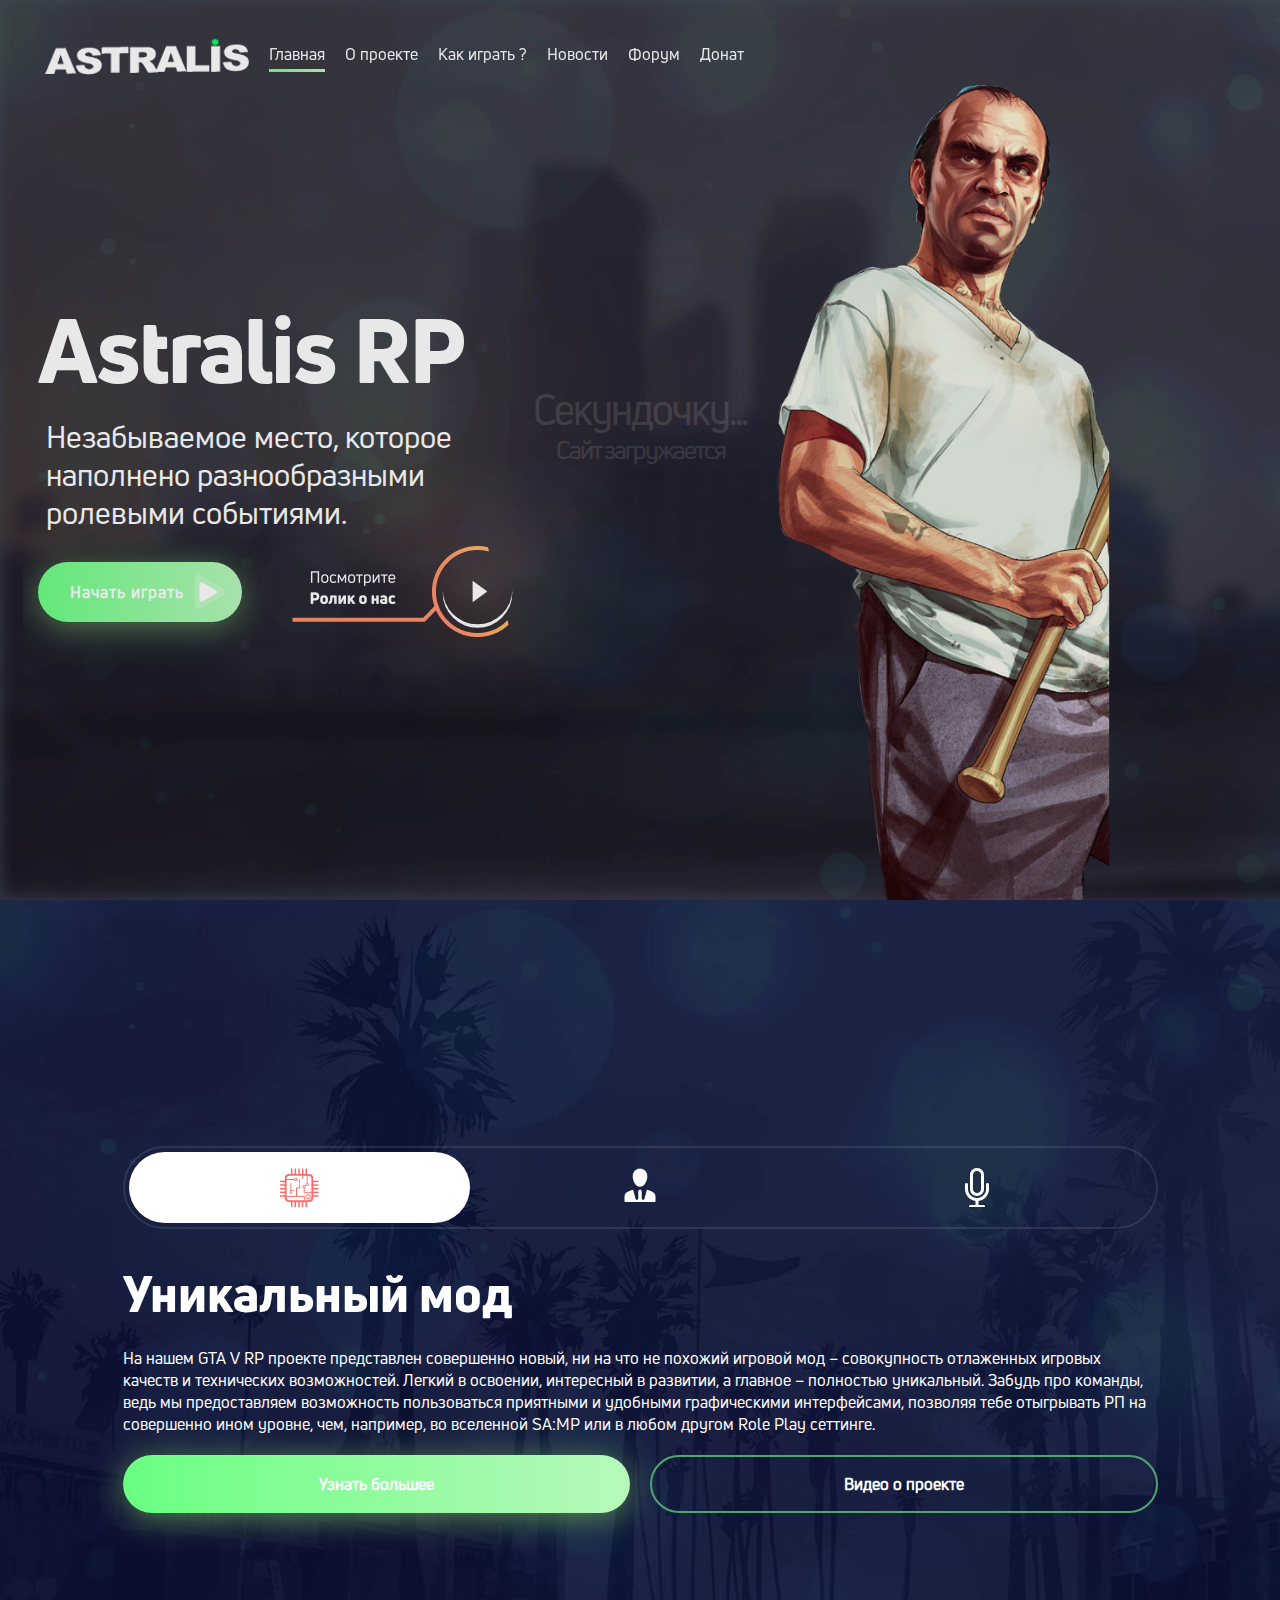
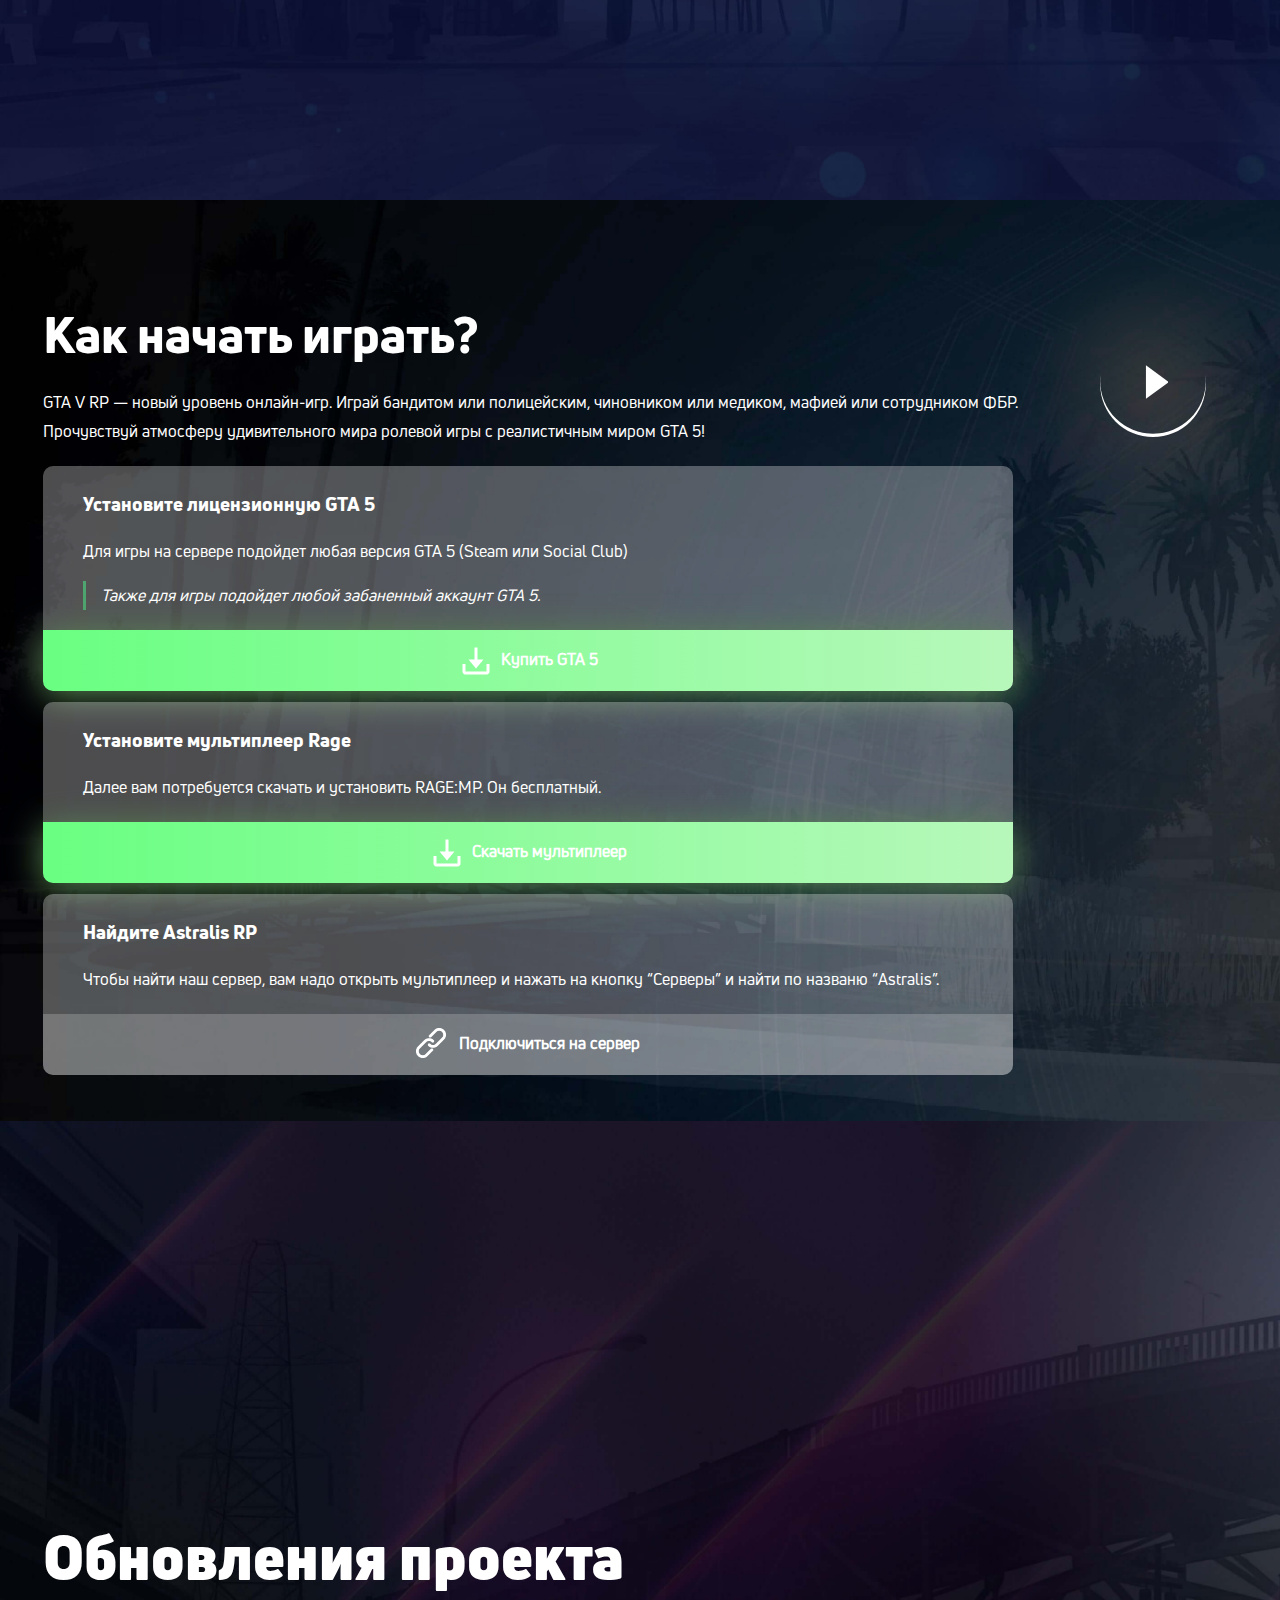
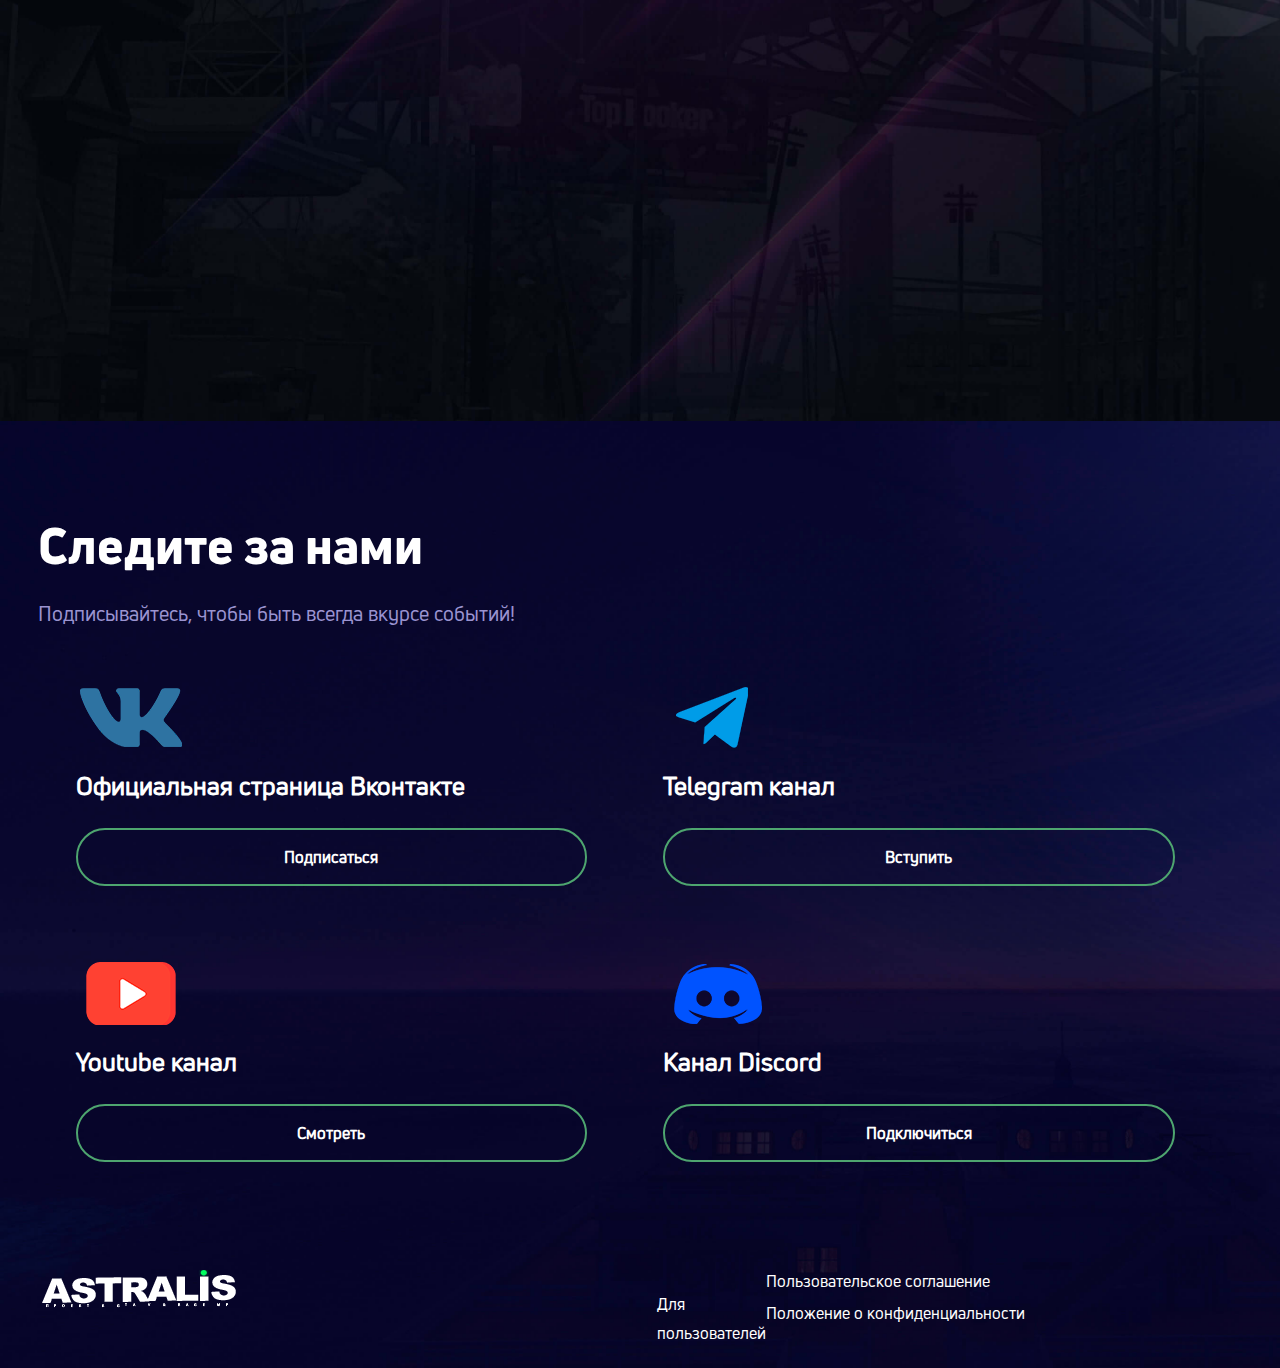
==== index.html @ a8f2adb4 "test" ====
<!DOCTYPE html>
<html class="fp-enabled" lang="ru" style="overflow: hidden; height: 100%;">
<head>
	<meta charset="UTF-8">
	<title>Astralis Role Play | GTA V проект на RAGE MP </title>
	<meta content="width=device-width, initial-scale=1.0" name="viewport">
	<meta name="description" content="">
	<meta name="keywords" content="RP, РП, RolePlay, Рол плей, Role Play, GTA 5, GTA V, ГТА 5, Astralis, Онлайн, Мультиплеер, astralis rp, Голосовой чат, войс чат"> 
	<link href="css/slick_v_4.css" rel="stylesheet">
	<link href="css/main_v_4.css" rel="stylesheet">
	<link href="css/fullpage_v_4.css" rel="stylesheet">
	<link href="favicon.ico" rel="shortcut icon">
	<link href="css/themes/semantic.rtl.min_v_4.css" rel="stylesheet">
	<script src="js/jquery-1.11.3.min_v_4.js">
	</script>
	<script src="js/fm.revealator.jquery.min_v_4.js">
	</script>
	<script src="js/jquery-ui_v_4.js">
	</script>
	<meta name="verification" content="112b975da7ed3348325403186301de" />
<script>
	   jQuery(function($) {
	   
	   var index = 'qpsstats-active-tab';
	   var dataStore = window.sessionStorage;
	   var oldIndex = 0;
	   
	   var tabs = $('.about_tabs');
	   var tabs_select = true;
	   var selector = $(".about_tabs").find(".slide__astralis");
	   var activeItem = tabs.find('.about_tabs li .ui-state-active');
	   var activeWidth = activeItem.innerWidth();
	   
	   $(".slide__astralis").css({
	     "left": activeItem.position.left + "px", 
	     "width": activeWidth + "px"
	   });



	       
	   try {
	       oldIndex = dataStore.getItem(index);
	       $('#astralis_slide').addClass('animated fadeInLeft tabs' + oldIndex);
	       $('#astralis_slide').one('webkitAnimationEnd mozAnimationEnd MSAnimationEnd oanimationend animationend', function() {
	           $(this).removeClass('animated fadeInLeft');
	       });
	   } catch (e) {}


	   $("#tabs").tabs({
	       active: oldIndex,
	       hide: {
	           effect: "fade",
	           duration: 200
	       },
	       show: { 
	           function( event, ui ) {

	           alert('2');
	           },
	           effect: "fade",
	           direction: "right",
	           duration: 200
	       }, 
	       activate: function(event, ui) {
				   tabs_select = false;
					
				   var newIndex = ui.newTab.parent().children().index(ui.newTab);
				
				   $('#astralis_slide').removeClass();
				   $('#astralis_slide').addClass('animated fadeInLeft tabs' + newIndex);
				   $('#astralis_slide').one('webkitAnimationEnd mozAnimationEnd MSAnimationEnd oanimationend animationend', function() {
					   $(this).removeClass('animated fadeInLeft');  
				 });
					var isn = $('.ui-tabs-active');
					var activeWidth = isn.innerWidth();
					var itemPos = isn.position();
						 $(".slide__astralis").css({
						   "left":itemPos.left + "px", 
						   "width": activeWidth + "px"
					});
	           
			   
	           try {
	               dataStore.setItem(index, newIndex);
	           } catch (e) {}
				tabs_select = true;
	       }
	   })
	   
	   	   
/* 	   $(".about_tabs").on("click","li",function(e){
		if (tabs_select == true) {
		 e.preventDefault();
	     var activeWidth = $(this).innerWidth();
	     var itemPos = $(this).position();
	     $(".slide__astralis").css({
	       "left":itemPos.left + "px", 
	       "width": activeWidth + "px"
	     });
			
		}
	   });
	        */
	   
	   
			window.onload = function() {
			var elm = $(".revealator-slideright");
			elm.css('transform','translate(0, 0)').css('opacity', '1').css('z-index', '1');
			};
				   
			
	    	function slider_tabs() {
	        var elm = $(".ui-state-active");
	        var activeWidth = elm.innerWidth();
	        var itemPos = elm.position();
	        $(".slide__astralis").css({
			"left":itemPos.left + "px", 
			"width": activeWidth + "px"
			});
			}
			window.onresize = function(event) {
			slider_tabs();
		    };
			
			
			slider_tabs();
	})
	</script>
	<style>
	   .ajs-message.ajs-default_rd {
	   background: rgba(166, 166, 166, 0.65);
	   color: #fff;
	   border: none;
	   border-radius: 6px;
	   }

		.container_item__play:nth-child(3) .btn__play {
		pointer-events: none;
		}
	</style>
	
<meta name="yandex-verification" content="fe0edfe396221c45" />

</head>

<body class="layout fp-viewing-intro fp-responsive" style="overflow: hidden; height: 100%;">
<div id="p_prldr"><div class="contpre"><span class="svg_anm"></span><br>Секундочку...<br><small>Сайт загружается</small></div></div>
	<div class="layout__header">
		<div class="container">
			<div class="header" id="myMenu">
				<div class="header__content">
					<div class="header__logo">
						<a class="logo active" href="index.html#home"></a>
					</div>
					<div class="header__bars">
						<div class="bars js-controller" data-controlled=".header__links"></div>
					</div>
				</div>
				<div class="header__links">
					<div class="header__nav">
						<div class="nav">
							<a class="nav__link" data-menuanchor="home" href="index.html#home">Главная</a> <a class="nav__link" data-menuanchor="about-the-project" href="index.html#about-the-project">О проекте</a> <a class="nav__link" data-menuanchor="How-to-start-playing" href="index.html#How-to-start-playing">Как играть ?</a> <a class="nav__link" data-menuanchor="news" href="index.html#news">Новости</a> <a class="nav__link" href="https://forum.astralis.net/">Форум</a> <a class="nav__link nav__link_donate" href="../donate">Донат</a> <a class="nav__link nav__link_donate__mob" href="../donate">Донат</a> <!--a class="nav__link nav__link_private__mob not_private" href="#">Личный кабинет</a-->
						</div>
					</div>
					<!--div class="header__contacts">
						<div class="nav">
							<a class="nav__link nav__link_private primary_btn gradient_btn__orange not_private" href="#"><i class="ic__user"></i>Личный кабинет</a>
						</div>
					</div-->
				</div>
			</div>
		</div>
	</div>
	<div class="layout__content">
		<div class="content fullpage-wrapper" id="fullpage">
			<div class="section content__slide_home fp-section fp-table" data-anchor="home" data-fp-styles="null">
				<div class="fp-tableCell">
					<div class="pxl">
						<div id="scene">
							<div class="slide-main__bg" data-depth="0.2"></div>
						</div>
					</div>
					<div class="slide-content slide-content_home container">
						<div class="home slide-content__content wrapper">
							<div class="home__main revealator-slideright revealator-once">
								<h1 class="home__title h1">
									Astralis RP
								</h1>
								<h2 class="home__text h2__home">
									Незабываемое место, которое наполнено разнообразными ролевыми событиями. 
								</h2>
								<div class="home__button">
									<a class="primary_btn gradient_btn__orange start_play" href="index.html#How-to-start-playing">Начать играть</a>
									<div class="video_play">
										<div class="video_play__lds">
											<a class="modal-video-astralis" href="https://www.youtube.com/watch?v=cujM4QznLDw">
											<div class="lds-css ng-scope">
												<div class="lds-eclipse" style="width:100%;height:100%">
													<div></div>
												</div>
											</div></a>
										</div>
									</div>
								</div>
							</div>
							<div class="per__main">
								<div class="person__left revealator-slideright revealator-once"></div>
								<div class="person__right revealator-slideleft revealator-delay2 revealator-once">
								</div>
							</div>
						</div>
					</div>
				</div>
			</div>
			<div class="section content__slide__about fp-section fp-table" data-anchor="about-the-project" data-fp-styles="null">
				<div class="fp-tableCell">
					<div class="pxl">
						<div id="scene2">
							<div class="slide-main__about" data-depth="0.2"></div>
						</div>
					</div>
					<div class="slide-content slide-content_about container">
						<div class="about-the-project slide-content__content wrapper">
							<div class="about-the-project__main slide-content__content-main slide-content__content-main_max-width container__about">
								<div class="slide_tabs tabs0" id="astralis_slide"></div>
							</div>
							<div class="slide-content__content-side">
								<div class="about_tabs" id="tabs">
									<ul>
										<li class="tabs-1">
											<a href="index.html#tabs-1"><span></span></a>
										</li>
										<li class="tabs-2">
											<a href="index.html#tabs-2"><span></span></a>
										</li>
										<li class="tabs-3">
											<a href="index.html#tabs-3"><span></span></a>
										</li>
										<li id='slider'><span class="slide__astralis"></span></li>
									</ul>
									<div class="tabs-container-wrapper">
										<div class="tabs-container">
											<div id="tabs-1">
												<div class="h_tabs">
													Уникальный мод
												</div>
												<p>На нашем GTA V RP проекте представлен совершенно новый, ни на что не похожий игровой мод – совокупность отлаженных игровых качеств и технических возможностей. Легкий в освоении, интересный в развитии, а главное – полностью уникальный. Забудь про команды, ведь мы предоставляем возможность пользоваться приятными и удобными графическими интерфейсами, позволяя тебе отыгрывать РП на совершенно ином уровне, чем, например, во вселенной SA:MP или в любом другом Role Play сеттинге.</p>
											</div>
											<div id="tabs-2">
												<div class="h_tabs">
													Администрация
												</div>
												<p>Каждый из нас знаком с таким явлением, как недоброжелательная и несправедливая администрация на серверах ГТА 5 и не только, которая убивает всё желание играть и развиваться. В нашем случае всё иначе: Администраторы ежедневно общаются с комьюнити, узнают положительные и отрицательные качества сервера и передают фидбэк разработчикам, а во время игрового процесса качественно решают конфликтные ситуации и следят за порядком.</p>
											</div>
											<div id="tabs-3">
												<div class="h_tabs">
													Войс-Чат
												</div>
												<p>В связи с тем, что платформа RAGE:MP открывает новые перспективы и возможности, на нашем проекте был реализован полноценный голосовой чат. С помощью него происходит всё основное взаимодействие людей в рамках игрового процесса. Теперь каждый желающий имеет возможность полностью погрузиться в настоящую GTA 5 Role Play атмосферу, получая от этого максимальное удовольствие!</p>
											</div>
											<div class="button">
												<a class="btn gradient_btn__orange btn__tabs" href="https://vk.com/astralis_gta5" target="_blank">Узнать большее</a> <a class="btn btn_rond_orange btn__tabs modal-video-astralis" href="https://www.youtube.com/watch?v=e9mVfv3b-4E">Видео о проекте</a>
											</div>
										</div>
									</div>
								</div>
							</div>
						</div>
					</div>
				</div>
			</div>
			<div class="section content__slide__playing fp-section fp-table" data-anchor="How-to-start-playing" data-fp-styles="null">
				<div class="bg-play"></div>
				<div class="fp-tableCell">
					<div class="slide-content slide-content_playing container wrapper">
						<div class="playing slide-content__content">
							<div class="slide-content__content-side">
								<div class="md">
									<div class="h_tabs">
										Как начать играть?
									</div>
									<p>GTA V RP — новый уровень онлайн-игр. Играй бандитом или полицейским, чиновником или медиком, мафией или сотрудником ФБР. Прочувствуй атмосферу удивительного мира ролевой игры с реалистичным миром GTA 5!</p>
								</div>
							</div>
							<div class="md_bt">
								<div class="video_play__play">
									<div class="video_play__lds__play">
										<a class="modal-video-astralis" href="https://www.youtube.com/watch?v=cujM4QznLDw">
										<div class="lds-css ng-scope">
											<div class="lds-eclipse__play" style="width:100%;height:100%">
												<div></div>
											</div>
										</div></a>
									</div>
								</div>
							</div>
						</div>
						<div class="page__width__play">
							<div class="container__play">
								<div class="container_item__play">
									<img alt="content" src="images/content/play_1.png">
									<div class="block">
										<h3 class="block__heading">Установите лицензионную GTA 5</h3>
										<p class="block__content">Для игры на сервере подойдет любая версия GTA 5 (Steam или Social Club) <span>Также для игры подойдет любой забаненный аккаунт GTA 5.</span></p>
									</div><a class="btn__play gradient_btn__orange" href="https://store.steampowered.com/app/271590/Grand_Theft_Auto_V/" target="_blank"><span class="ic__download"></span> Купить GTA 5</a>
								</div>
								<div class="container_item__play">
									<img alt="content" src="images/content/play_2.png">
									<div class="block">
										<h3 class="block__heading">Установите мультиплеер Rage</h3>
										<p class="block__content">Далее вам потребуется скачать и установить RAGE:MP. Он бесплатный.</p>
									</div><a class="btn__play gradient_btn__orange download__multiplayer" href="index.html#"><span class="ic__download"></span> Скачать мультиплеер</a>
								</div>
								<div class="container_item__play">
									<div class="block">
										<h3 class="block__heading">Найдите Astralis RP</h3>
										<p class="block__content">Чтобы найти наш сервер, вам надо открыть мультиплеер и нажать на кнопку “Серверы” и найти по названю “Astralis”. </p>
									</div><a class="btn__play gradient_btn__orange" href="index.html#" style="background: rgba(255, 255, 255, 0.2);box-shadow: none;"><span class="ic__chain"></span> Подключиться на сервер</a>
								</div>
							</div>
						</div>
					</div>
				</div>
			</div>
			<div class="section content__slide__news fp-section fp-table" data-anchor="news" data-fp-styles="null">
				<div class="fp-tableCell">
					<div class="slide-content slide-content_news container">
						<div class="news slide-content__content wrapper">
							<div class="news__main slide-content__content-main slide-content__content-main_max-width container__news">
								<div class="title__h">
									Обновления проекта
								</div>
							</div>
							<div class="news__img"></div>
						</div>
					</div>
				</div>
			</div>
			<div class="section content__slide__footer fp-section fp-table" data-anchor="footer" data-fp-styles="null">
				<div class="fp-tableCell">
					<div class="slide-content slide-content_footer container wrapper">
						<div class="footer slide-content__content">
							<div class="slide-content__content-side footer">
								<div class="md_l footer_page">
									<div class="h_tabs">
										Следите за нами
									</div>
									<p>Подписывайтесь, чтобы быть всегда вкурсе событий!</p>
								</div>
								<ul class="md_l contact_blc">
									<li class="contact">
										<a href="https://vk.com/astralis_gta5" target="_blank"><img alt="vk" class="img" src="images/vk.png">
										<div class="grow">
											<div class="h">
												Официальная страница Вконтакте
											</div>
											<p>Все главные новости касательно проекта.</p>
										</div>
										<div class="btn btn_rond_orange">
											Подписаться
										</div></a>
									</li>
									<li class="contact">
										<a href="https://t.me/astralis_gta5" target="_blank"><img alt="vk" class="img" src="images/telegram.png">
										<div class="grow">
											<div class="h">
												Telegram канал
											</div>
											<p>Группа для общения с игроками и покупки/продажи игрового имущества.</p>
										</div>
										<div class="btn btn_rond_orange">
											Вступить
										</div></a>
									</li>
									<li class="contact">
										<a href="" target="_blank"><img alt="youtube" class="img" src="images/youtube.png">
										<div class="grow">
											<div class="h">
												Youtube канал
											</div>
											<p>Сборник видео-гайдов, прямые трансляции с командой проекта и обзоры обновлений.</p>
										</div>
										<div class="btn btn_rond_orange">
											Смотреть
										</div></a>
									</li>
									<li class="contact">
										<a href="" target="_blank"><img alt="discord" class="img" src="images/discord.png">
										<div class="grow">
											<div class="h">
												Канал Discord
											</div>
											<p>Найди друзей из игры и узнавай все новости первым.</p>
										</div>
										<div class="btn btn_rond_orange">
											Подключиться
										</div></a>
									</li>
								</ul>
							</div>
							<footer class="footer">
								<div>
									<img alt="logo_white" class="logo_white" src="images/logo_white.png">
								</div>
								<p>Для пользователей</p>
								<div>
									<a href="../docs/user-agreement.pdf" target="_blank">Пользовательское соглашение</a> <a href="../doc/privacy-statement.pdf" target="_blank">Положение о конфиденциальности</a>
								</div>
							</footer>
						</div>
					</div>
				</div>
			</div>
		</div>
	</div>
	<link href="css/slick-theme_v_4.css" rel="stylesheet">
	<link href="css/fm.revealator.jquery_v_4.css" rel="stylesheet">
	<link href="css/animate_v_4.css" rel="stylesheet">
	<link href="css/magnific-popup_v_4.css" rel="stylesheet">
	<link href="css/alertify.min_v_4.css" rel="stylesheet">
	<script src="js/alertify.min_v_4.js">
	</script> 
	<script src="js/jquery_v_4.js">
	</script> 
	<script src="js/fastmark_v_4.js">
	</script> 
	<script src="js/fullpage_v_4.js">
	</script> 
	<script src="js/parallax_v_4.js">
	</script> 
	<script src="js/main_v_4.js">
	</script> 
	<script src="js/slick.min_v_4.js">
	</script> 
	<script src="js/jquery.magnific-popup_v_4.js">
	</script> 
	<script>
	    $(document).ready(function(){
	       function resizeInput() {
	           $(this).attr('size', $(this).val().length);
	           $('#ok').text($(this).val());
	       }

	       $('.width-dynamic')
	           // event handler
	           .keyup(resizeInput)
	           // resize on page load
	           .each(resizeInput);
	           
	        $('.server').slick({
	         dots: false,
	         infinite: false,
	         speed: 300,
	         slidesToShow: 3,
	         slidesToScroll: 3,
	         variableWidth: true,
	         arrows: false,
	         responsive: [
	           {
	             breakpoint: 1024,
	             settings: {
	               slidesToShow: 2,
	               slidesToScroll: 2,
	               infinite: true,
	               dots: false
	             }
	           },
	           {
	             breakpoint: 600,
	             settings: {
	               slidesToShow: 1,
	               slidesToScroll: 1
	             }
	           },
	           {
	             breakpoint: 480,
	             settings: {
	               slidesToShow: 1,
	               slidesToScroll: 1
	             }
	           }

	         ]
	       });
	        

	        //
	        $('.modal').magnificPopup({
	        type: 'inline',
	        removalDelay: 300,
	        mainClass: 'my-mfp-zoom-in',
	        fixedContentPos: false
	        });     
	        
	        //
	        $('.modal_blur').magnificPopup({
	        type: 'inline',
	        removalDelay: 300,
	        mainClass: 'my-mfp-zoom-in',
	        fixedContentPos: false,
	        callbacks: {
	           open: function() {
	               $('.layout__content').css('filter', 'blur(10px)');
	               $('.layout__header').css('filter', 'blur(10px)');
	               },
	               close: function() {
	               $('.layout__content').css('filter', 'blur(0px)');
	               $('.layout__header').css('filter', 'blur(0px)');
	               }
	           }
	        });
	        
	       $('.modal-video-astralis').magnificPopup({
	         type: 'iframe',
	         fixedContentPos: false,
	           iframe: {
	             markup: '<div class="mfp-iframe-scaler">'+
	                       '<div class="mfp-close"><\/div>'+
	                       '<iframe class="mfp-iframe" frameborder="0" allowfullscreen><\/iframe>'+
	                     '<\/div>', // HTML markup of popup, `mfp-close` will be replaced by the close button
	             patterns: {
	               youtube: {
	                 index: 'youtube.com/', // String that detects type of video (in this case YouTube). Simply via url.indexOf(index).

	                 id: 'v=', // String that splits URL in a two parts, second part should be %id%
	                 // Or null - full URL will be returned
	                 // Or a function that should return %id%, for example:
	                 // id: function(url) { return 'parsed id'; }

	                 src: '//www.youtube.com/embed/%id%?autoplay=1' // URL that will be set as a source for iframe.
	               },
	               vimeo: {
	                 index: 'vimeo.com/',
	                 id: '/',
	                 src: '//player.vimeo.com/video/%id%?autoplay=1'
	               },
	               gmaps: {
	                 index: '//maps.google.',
	                 src: '%id%&output=embed'
	               }

	               // you may add here more sources

	             },

	             srcAction: 'iframe_src', // Templating object key. First part defines CSS selector, second attribute. "iframe_src" means: find "iframe" and set attribute "src".
	           }
	         
	         
	       });
	       
	    });
		
		
			
	
		var Interval = 10000;
		var timer = setInterval(get_server, Interval);
		
		function get_server() {
			
			var srv_rds = {'1':{'ip':'51.68.154.173', 'name':'Black'}, '2':{'ip':'51.68.154.188', 'name':'White'}};

				var jqxhr = $.getJSON('https://cdn.rage.mp/master/', function(data){
	
					jqxhr.success(function() { 
				
					$.each(data, function(ind, val){

						$.each(srv_rds, function(indx, valx){

								if(ind.indexOf(srv_rds[indx]['ip']) + 1) {
									
									for (var s in val){
										if (val.hasOwnProperty(s)) {
											
												var maxplayers = val['maxplayers'];
												var players = val['players'];
												var proc = maxplayers/100;
												var width = players/proc;

										}
									}
									
                                $('#upd_' + srv_rds[indx]['name'] + ' .serv__rd__ip span').text(ind);
								$('#upd_' + srv_rds[indx]['name'] + ' .serv__rd__text span').html(players + ' / '+ maxplayers);
								$('#upd_' + srv_rds[indx]['name'] + ' .serv__rd__line span').css('width', width+'%');
									
								delete srv_rds[ind];
								
								}
							
						 });
	
					  });

					})
					
					jqxhr.error(function() { console.log("no connection"); })

					$.each(srv_rds,function(index,value){
							$('#upd_' + srv_rds[index]['name'] + ' .serv__rd__text span').html('<span style="color:red;">Выключен</span>');
							$('#upd_' + srv_rds[index]['name'] + ' .serv__rd__line span').css('width', '0%');
					});
					
				});
				
				if (!jqxhr) {
					$.each(srv_rds,function(index,value){
							$('#upd_' + srv_rds[index]['name'] + ' .serv__rd__text span').html('<span style="color:red;">Выключен</span>');
							$('#upd_' + srv_rds[index]['name'] + ' .serv__rd__line span').css('width', '0%');
					});
				}
			}
		
			get_server();
			
			$(".download__multiplayer").click(function() {
			window.location = 'https://cdn.gtanet.work/RAGE_Multiplayer.zip';
			});
		
	    
	       function CopyToClipboard(containerid) {
	           var ct = $('#' + containerid + ' span');
	           var a = $('#' + containerid + ' a');
	           var prevHtml = a.html();
	           var $temp = $("<input style='opacity:0;'>");
	           $("body").append($temp);
	           $temp.val(ct.text()).select();
	           document.execCommand("copy");
	           $temp.remove();
	           a.text('Скопирован!');
	           setTimeout(function() { 
	               $('#' + containerid + ' a').text(prevHtml)
	           },  700)
	       }

	        $(".not_private").on( 'click', function () {
	        alertify.notify('Данный раздел в разработке :)', 'default_rd', 3);
			$('.js-controller').removeClass('active');
	        });
	        
	         get_server();
	        
	</script>
	
	<script>$(window).on('load', function () {
    var $preloader = $('#p_prldr'),
        $svg_anm   = $preloader.find('.svg_anm');
    $svg_anm.fadeOut();
    $preloader.delay(500).fadeOut('slow');
});</script>
	
<!— Yandex.Metrika counter —>
<script type="text/javascript" >
(function(m,e,t,r,i,k,a){m[i]=m[i]||function(){(m[i].a=m[i].a||[]).push(arguments)};
m[i].l=1*new Date();k=e.createElement(t),a=e.getElementsByTagName(t)[0],k.async=1,k.src=r,a.parentNode.insertBefore(k,a)})
(window, document, "script", "https://mc.yandex.ru/metrika/tag.js", "ym");

ym(53059735, "init", {
clickmap:true,
trackLinks:true,
accurateTrackBounce:true,
webvisor:true
});
</script>
<noscript><div><img src="https://mc.yandex.ru/watch/53059735" style="position:absolute; left:-9999px;" alt="" /></div></noscript>
<!— /Yandex.Metrika counter —>

	<div id="fp-nav">
		<ul></ul>
	</div>
</body>
</html>
---- css/main_v_4.css ----
html, body {
	border: 0;
	margin: 0;
	padding: 0;
}
div, span, object, iframe, img, table, caption, thead, tbody, tfoot, tr, tr, td, article, aside, canvas, details, figure, hgroup, menu, nav, footer, header, section, summary, mark, audio, video {
	border: 0;
	margin: 0;
	padding: 0;
}
h1, h2, h3, h4, h5, h6, p, blockquote, pre, a, abbr, address, cit, code, del, dfn, em, ins, q, samp, small, strong, sub, sup, b, i, hr, dl, dt, dd, ol, ul, li, fieldset, legend, label {
	border: 0;
	font-size: 100%;
	vertical-align: baseline;
	margin: 0;
	padding: 0;
}
article, aside, canvas, figure, figure img, figcaption, hgroup, footer, header, nav, section, audio, video {
	display: block;
}
table {
	border-collapse: separate;
	border-spacing: 0;
}
table caption, table th, table td {
	text-align: left;
	vertical-align: middle;
}
a img {
	border: 0;
}
:focus {
	outline: 0;
}
b {
	font-weight: 900;
	font-family: UniNeueHeavy;
}
@font-face {
	font-family: 'Uni Neue';
	src: url('../fonts/UniNeueRegular.eot');
	src: url('../fonts/UniNeueRegular_iefix.eot') format('eot'), url('../fonts/UniNeueRegular.woff') format('woff'), url('../fonts/UniNeueRegular.ttf') format('truetype'), url('../fonts/UniNeueRegular.svg') format('svg');
	font-weight: normal;
	font-style: normal;
}
@font-face {
	font-family: 'UniNeueBold';
	src: url('../fonts/UniNeueBold.eot');
	src: url('../fonts/UniNeueBold_iefix.eot') format('eot'), url('../fonts/UniNeueBold.woff') format('woff'), url('../fonts/UniNeueBold.ttf') format('truetype'), url('../fonts/UniNeueBold.svg') format('svg');
	font-weight: normal;
	font-style: normal;
}
@font-face {
	font-family: 'UniNeueLight';
	src: url('../fonts/UniNeueLight.eot');
	src: url('../fonts/UniNeueLight_iefix.eot') format('eot'), url('../fonts/UniNeueLight.woff') format('woff'), url('../fonts/UniNeueLight.ttf') format('truetype'), url('../fonts/UniNeueLight.svg') format('svg');
	font-weight: normal;
	font-style: normal;
}
@font-face {
	font-family: 'UniNeueHeavy';
	src: url('../fonts/hinted-subset-UniNeueHeavy.eot');
	src: url('../fonts/hinted-subset-UniNeueHeavy.eot') format('embedded-opentype'), url('../fonts/hinted-subset-UniNeueHeavy.woff2') format('woff2'), url('../fonts/hinted-subset-UniNeueHeavy.woff') format('woff'), url('../fonts/hinted-subset-UniNeueHeavy.ttf') format('truetype'), url('../fonts/hinted-subset-UniNeueHeavy.svg') format('svg');
	font-weight: 800;
	font-style: normal;
}
@font-face {
	font-family: 'UniNeueBlack';
	src: url('../fonts/UniNeueBlack.eot');
	src: url('../fonts/UniNeueBlack_iefix.eot') format('eot'), url('../fonts/UniNeueBlack.woff') format('woff'), url('../fonts/UniNeueBlack.ttf') format('truetype'), url('../fonts/UniNeueBlack.svg') format('svg');
	font-weight: normal;
	font-style: normal;
}
@keyframes lds-eclipse {
	0% {
		-webkit-transform: rotate(0deg);
		transform: rotate(0deg);
	}
	50% {
		-webkit-transform: rotate(180deg);
		transform: rotate(180deg);
	}
	100% {
		-webkit-transform: rotate(360deg);
		transform: rotate(360deg);
	}
}
@-webkit-keyframes lds-eclipse {
	0% {
		-webkit-transform: rotate(0deg);
		transform: rotate(0deg);
	}
	50% {
		-webkit-transform: rotate(180deg);
		transform: rotate(180deg);
	}
	100% {
		-webkit-transform: rotate(360deg);
		transform: rotate(360deg);
	}
}
@keyframes modal-video {
	from {
		opacity: 0
	}
	to {
		opacity: 1
	}
}
@keyframes modal-video-inner {
	from {
		transform: translate(0, 100px)
	}
	to {
		transform: translate(0, 0)
	}
}



.modal-video {
	position: fixed;
	top: 0;
	left: 0;
	width: 100%;
	height: 100%;
	background-color: rgba(0, 0, 0, 0.5);
	z-index: 1000000;
	cursor: pointer;
	opacity: 1;
	animation-timing-function: ease-out;
	animation-duration: .3s;
	animation-name: modal-video;
	-webkit-transition: opacity .3s ease-out;
	-moz-transition: opacity .3s ease-out;
	-ms-transition: opacity .3s ease-out;
	-o-transition: opacity .3s ease-out;
	transition: opacity .3s ease-out
}
.modal-video-close {
	opacity: 0
}
.modal-video-close .modal-video-movie-wrap {
	-webkit-transform: translate(0, 100px);
	-moz-transform: translate(0, 100px);
	-ms-transform: translate(0, 100px);
	-o-transform: translate(0, 100px);
	transform: translate(0, 100px)
}
.modal-video-body {
	max-width: 940px;
	width: 100%;
	height: 100%;
	margin: 0 auto;
	display: table
}
.modal-video-inner {
	display: table-cell;
	vertical-align: middle;
	width: 100%;
	height: 100%
}
.modal-video-movie-wrap {
	width: 100%;
	height: 0;
	position: relative;
	padding-bottom: 56.25%;
	background-color: #333;
	animation-timing-function: ease-out;
	animation-duration: .3s;
	animation-name: modal-video-inner;
	-webkit-transform: translate(0, 0);
	-moz-transform: translate(0, 0);
	-ms-transform: translate(0, 0);
	-o-transform: translate(0, 0);
	transform: translate(0, 0);
	-webkit-transition: -webkit-transform .3s ease-out;
	-moz-transition: -moz-transform .3s ease-out;
	-ms-transition: -ms-transform .3s ease-out;
	-o-transition: -o-transform .3s ease-out;
	transition: transform .3s ease-out
}
.modal-video-movie-wrap iframe {
	position: absolute;
	top: 0;
	left: 0;
	width: 100%;
	height: 100%
}
.modal-video-close-btn {
	position: absolute;
	z-index: 2;
	top: -35px;
	right: -35px;
	display: inline-block;
	width: 35px;
	height: 35px;
	overflow: hidden;
	border: none;
	background: transparent
}
.modal-video-close-btn:before {
	transform: rotate(45deg)
}
.modal-video-close-btn:after {
	transform: rotate(-45deg)
}
.modal-video-close-btn:before, .modal-video-close-btn:after {
	content: '';
	position: absolute;
	height: 2px;
	width: 100%;
	top: 50%;
	left: 0;
	margin-top: -1px;
	background: #fff;
	border-radius: 5px;
	margin-top: -6px
}
.lds-eclipse {
	position: relative;
}
.lds-eclipse div {
	position: absolute;
	-webkit-animation: lds-eclipse 5.7s linear infinite;
	animation: lds-eclipse 5.7s linear infinite;
	width: 160px;
	height: 160px;
	top: 20px;
	left: 20px;
	border-radius: 50%;
	box-shadow: 0 8px 0 0 #fdfdfd;
	-webkit-transform-origin: 80px 84px;
	transform-origin: 80px 84px;
}
.lds-eclipse {
	width: 87px !important;
	height: 87px !important;
	-webkit-transform: translate(-43.5px, -43.5px) scale(0.435) translate(43.5px, 43.5px);
	transform: translate(-43.5px, -43.5px) scale(0.435) translate(43.5px, 43.5px);
}
@keyframes pulse_play {
	0% {
		transform: scale(1);
		opacity: 0.3;
	}
	50% {
		transform: scale(0.9);
		opacity: 0.2;
	}
	100% {
		transform: scale(1);
		opacity: 0.3;
	}
}
@-webkit-keyframes pulse_play {
	0% {
		-webkit-transform: scale(1);
		opacity: 0.2;
	}
	50% {
		-webkit-transform: scale(0.9);
		opacity: 2;
	}
	100% {
		-webkit-transform: scale(1);
		opacity: 0.3;
	}
}
h1 {
	font-size: 130px;
	color: #FFFFFF;
}
body {
	color: #fff;
	font-family: 'Uni Neue', sans-serif;
	font-size: 16px;
	font-weight: 200;
	background: url('../images/bg/play.jpg');
	background-size: cover;
}
html {
	height: 100%;
	min-height: 100%;
}
.logo {
	display: block;
	background: url("../images/logo.png") no-repeat;
	width: 204px;
	height: 41px;
}
@media (min-width: 767px) {
	.logo {
		background: url("../images/logo.png") no-repeat;
		width: 204px;
		height: 41px;
	}
	.header__logo {
		margin-top: 0px;
	}
}
@media (min-width: 1000px) {
	.logo {
		background: url("../images/logo.png") no-repeat;
		width: 204px;
		height: 41px;
	}
}
.wrapper {
	padding: .1px 27px;
}
@media (min-width: 767px) {
	.wrapper {
		padding: .1px 10px .1px 137px;
	}
}
@media (min-width: 1678px) {
	.wrapper {
		padding: .1px 10px .1px 50px;
	}
}

@media (min-width: 1200px) {
	.wrapper_job {
		padding: 170px 50px 150px;
	}
}
.header {
	z-index: 3;
	pointer-events: initial;
	background-color: transparent;
	transition: .2s ease;
}
@media (min-width: 1200px) {
	.header {
		display: flex;
		align-items: center;
		padding: 38px 22px;
	}
}
.header__content {
	position: relative;
	display: flex;
	justify-content: space-between;
	align-items: center;
	padding: 0 16px;
	height: 59px;
	z-index: 2;
}
@media (min-width: 767px) {
	.header__content {
		height: 88px;
		padding: 0 33px 0 26px;
	}
}
@media (min-width: 1200px) {
	.header__content {
		padding: 0;
		height: initial;
	}
}
.header__logo {
	margin-top: -12px;
}
@media (min-width: 320px) {
	.header__logo {
		margin-top: 0px;
	}
}
.header__links {
    padding: 85px 27px 0;
    position: absolute;
    height: 100%;
    width: 100%;
    top: 0;
    z-index: 1;
    max-height: 0;
    opacity: 0;
    visibility: hidden;
    transition: .2s ease;

}
.header__links.active {
	max-height: 100%;
	opacity: 1;
	visibility: visible;
	background: rgba(0, 0, 0, 0.9);
}
@media (min-width: 1200px) {
	.header__links {
		position: relative;
		display: flex;
		align-items: center;
		justify-content: space-between;
		max-height: initial;
		visibility: visible;
		background: transparent;
		padding: 0;
		opacity: 1;
		margin-top: -8px;
		width: auto;
		flex: 1 1;
		margin-left: 10px;
	}
}
@media (min-width: 1350px) {
	.header__links {
		margin-left: 95px;
	}
}
.header__nav {
	margin-bottom: 20px;
}
@media (min-width: 1200px) {
	.header__nav {
		margin-bottom: 0;
	}
}
@media (min-width: 1200px) {
	.header__bars {
		display: none;
	}
}
.header_content, .header.scrolled {
    background: rgba(0, 0, 0, 0.8);
}
@media (min-width: 767px) {
	.header_content, .header.scrolled {
		background: transparent;
	}
}
.header_content.scrolled {
	background: #273954;
}
.bars {
	position: relative;
	width: 15px;
	height: 2px;
	border-radius: 5px;
	background: #fff;
	transition: .2s ease;
}
@media (min-width: 767px) {
	.bars {
		width: 25px;
		height: 4px;
	}
}
.bars:before, .bars:after {
	position: absolute;
	display: block;
	content: '';
	width: 15px;
	height: 2px;
	border-radius: 5px;
	background: #fff;
	transition: .2s ease;
}
@media (min-width: 767px) {
	.bars:before, .bars:after {
		width: 25px;
		height: 4px;
	}
}
.bars:before {
	top: -5px;
}
@media (min-width: 767px) {
	.bars:before {
		top: -9px;
	}
}
.bars:after {
	bottom: -5px;
}
@media (min-width: 767px) {
	.bars:after {
		bottom: -9px;
	}
}
.bars.active {
	background: transparent;
}
.bars.active:before {
	transform: rotate(45deg);
	top: 0;
}
.bars.active:after {
	transform: rotate(-45deg);
	bottom: 0;
}
@media (min-width: 1200px) {
	.nav {
		display: flex;
		align-items: center;
	}
}
.nav__link {
	position: relative;
	display: flex;
	align-items: center;
	color: #fff;
	text-decoration: none;
	font-size: 16px;
	line-height: 35px;
	font-weight: 300;
	white-space: nowrap;
}
@media (min-width: 1200px) {
	.nav__link {
		margin: 0 10px;
		flex-direction: column;
		transition: .2s ease;
	}
	.nav__link:hover:not(.nav__link_private):not(.nav__link_donate):not(.active):before {
		background: rgba(105, 255, 130);
		background: -moz-linear-gradient(left, rgba(105, 255, 130) 0%, rgba(183, 248, 186) 100%);
		background: -webkit-gradient(left top, right top, color-stop(0%, rgba(105, 255, 130)), color-stop(100%, rgba(183, 248, 186)));
		background: -webkit-linear-gradient(left, rgba(105, 255, 130) 0%, rgba(183, 248, 186) 100%);
		background: -o-linear-gradient(left, rgba(105, 255, 130) 0%, rgba(183, 248, 186) 100%);
		background: -ms-linear-gradient(left, rgba(105, 255, 130) 0%, rgba(183, 248, 186) 100%);
		background: linear-gradient(to right, rgba(105, 255, 130) 0%, rgba(183, 248, 186) 100%);
		filter: progid:DXImageTransform.Microsoft.gradient( startColorstr='#ff6e69', endColorstr='#ffa970', GradientType=1);
		width: 100%;
	}
}
.nav__link:not(.nav__link_private):not(.nav__link_donate):before {
	position: absolute;
	display: block;
	content: '';
	width: 20px;
	height: 3px;
	opacity: 0;
	left: -33px;
}
@media (min-width: 1200px) {
	.nav__link:not(.nav__link_private):not(.nav__link_donate):before {
		left: 0;
		bottom: 0;
		width: 0px;
		opacity: .7;
		transition: .2s ease;
	}
}
.nav__link.active:not(.nav__link_private):not(.nav__link_donate) {
	opacity: .7;
	cursor: default;
}
@media (min-width: 1200px) {
	.nav__link.active:not(.nav__link_private):not(.nav__link_donate) {
		opacity: 1;
	}
}
.nav__link.active:not(.nav__link_private):not(.nav__link_donate):before {
	opacity: .7;
}
@media (min-width: 1200px) {
	.nav__link.active:not(.nav__link_private):not(.nav__link_donate):before {
		width: 100%;
		opacity: 1;
		background: rgba(105, 255, 130);
		background: -moz-linear-gradient(left, rgba(105, 255, 130) 0%, rgb(183, 248, 186) 100%);
		background: -webkit-gradient(left top, right top, color-stop(0%, rgba(105, 255, 130)), color-stop(100%, rgba(183, 248, 186)));
		background: -webkit-linear-gradient(left, rgba(105, 255, 130) 0%, rgba(183, 248, 186) 100%);
		background: -o-linear-gradient(left, rgba(105, 255, 130) 0%, rgba(183, 248, 186) 100%);
		background: -ms-linear-gradient(left, rgba(105, 255, 130) 0%, rgba(183, 248, 186) 100%);
		background: linear-gradient(to right, rgba(105, 255, 130) 0%, rgba(183, 248, 186) 100%);
		filter: progid:DXImageTransform.Microsoft.gradient( startColorstr='#ff6e69', endColorstr='#ffa970', GradientType=1);
	}
}
@media (min-width: 1200px) {
	.nav__link_private {
		flex-direction: row;
		padding-left: 22px;
	}
}
@media (min-width: 1200px) {
	.nav__link_private:before {
		bottom: initial;
		left: 0;
	}
}
.layout {
	width: 100%;
	height: 100%;
	overflow-x: hidden;
}
.layout__header {
	position: fixed;
	width: 100%;
	height: 100%;
	z-index: 99;
	pointer-events: none;
}
.layout__content {
	width: 100%;
	height: 100%;
	z-index: 2;
}
.layout_content:before, .layout_content:after {
	display: none;
}
.content {
    width: 100%;
    height: 100%;
}
.content__slide {
	width: 100%;
	min-height: 100%;
	position: relative;
	display: flex;
	align-items: center;
	transition: .4s ease;
}
.content__slide_main {
	height: 100%;
}
@media (min-width: 767px) {
	.fp-enabled .content__slide {
		opacity: 0;
	}
}
.fp-enabled .content__slide .slide-content__content-side {
	transition: 1s ease;
}
@media (min-width: 767px) {
	.fp-enabled .content__slide .slide-content__content-side:not(.slide-content__content-img) {
		transform: translate(0, 80%);
	}
}
@media (min-width: 1200px) {
	.fp-enabled .content__slide .slide-content__content-side:not(.slide-content__content-img) {
		transform: rotateY(90deg);
	}
}
@media (min-width: 767px) {
	.fp-enabled .content__slide .slide-content__content-side.slide-content__content-img {
		transform: translate(0, 40%);
	}
}
@media (min-width: 767px) {
	.fp-enabled .content__slide .slide-content__number {
		transform: translate(0, -500%);
		transition: 1s ease;
	}
}
@media (min-width: 767px) {
	.fp-enabled .content__slide .h2 {
		transform: translate(0, -300%);
		transition: 1s ease;
	}
}
@media (min-width: 767px) {
	.fp-enabled .content__slide .slide-content__content-main p {
		transform: translate(0, 100%);
		transition: 1s ease;
	}
}
@media (min-width: 767px) {
	.fp-enabled .content__slide .why-us__grid {
		transform: translate(0, 100%);
		transition: 0.7s ease-out;
	}
}
@media (min-width: 767px) {
	.fp-enabled .content__slide.active {
		opacity: 1;
	}
}
@media (min-width: 767px) {
	.fp-enabled .content__slide.active .slide-content__content-side, .fp-enabled .content__slide.fp-completely .slide-content__content-side {
		transform: rotateY(0) translate(0, 0);
	}
	.fp-enabled .content__slide.active .slide-content__number, .fp-enabled .content__slide.fp-completely .slide-content__number {
		transform: translate(0, 0);
	}
	.fp-enabled .content__slide.active .h2, .fp-enabled .content__slide.fp-completely .h2 {
		transform: translate(0, 0);
	}
	.fp-enabled .content__slide.active .slide-content__content-main p, .fp-enabled .content__slide.fp-completely .slide-content__content-main p {
		transform: translate(0, 0);
	}
	.fp-enabled .content__slide.active .why-us__grid, .fp-enabled .content__slide.fp-completely .why-us__grid {
		transform: translate(0, 0);
	}
}
.slide-content {
	width: 100%;
}
@media (min-width: 767px) {
	.slide-content__content {
		height: 100%;
		display: flex;
		flex-direction: column;
		justify-content: space-between;
	}
	.promo.slide-content__content {
		flex-direction: row;
	}
}
@media (min-width: 1200px) {
	.slide-content__content {
		flex-direction: row;
		align-items: center;
	}
}
@media (min-width: 1200px) {
	.slide-content__content-main_max-width {
		min-width: 400px;
		max-width: 600px;
		position: relative;
	}
}
.slide-content__content-img img {
	width: 100%;
}
@media (min-width: 767px) {
	.slide-content__content-img img {
		display: none;
	}
}
@media (min-width: 767px) and (orientation: portrait) {
	.slide-content__content-img img {
		display: block;
	}
}
@media (min-width: 1200px) {
	.slide-content__content-img img {
		display: block;
		width: 120%;
	}
}
.content__slide_home {
	height: 100%;
	min-height: 100%;
	background: url('../images/bg/bg-main.jpg');
	background-position: top bottom;
	background-size: cover;
	display: flex;
	align-items: center;
	justify-content: center;
	padding: 0 !important;
}

.section.content__slide__promo.fp-section.fp-table.dark {
	height: 100%;
	background: url('../images/promo/dark.png');
	background-position: top bottom;
	background-size: cover;
	display: flex;
	align-items: center;
	justify-content: center;
	padding: 0 !important;
}

.section.content__slide__promo.fp-section.fp-table.girl {
	height: 100%;
	background: url('../images/promo/girls.png');
	background-position: top bottom;
	background-size: cover;
	display: flex;
	align-items: center;
	justify-content: center;
	padding: 0 !important;
}


.section.content__slide__promo.fp-section.fp-table.brown {
	height: 100%;
	background: url('../images/promo/brown.png');
	background-position: top bottom;
	background-size: cover;
	display: flex;
	align-items: center;
	justify-content: center;
	padding: 0 !important;
}


.section.content__slide__promo.fp-section.fp-table.dark_light {
	height: 100%;
	background: url('../images/promo/dark_light.png');
	background-position: top bottom;
	background-size: cover;
	display: flex;
	align-items: center;
	justify-content: center;
	padding: 0 !important;
}

.section.content__slide__promo.fp-section.fp-table.purple_light {
	height: 100%;
	background: url('../images/promo/purple_light.png');
	background-position: top bottom;
	background-size: cover;
	display: flex;
	align-items: center;
	justify-content: center;
	padding: 0 !important;
}




.content__slide__footer {
	height: 100%;
	min-height: 100%;
	background: url('../images/bg/footer.jpg');
	background-position: top bottom;
	background-size: cover;
	display: flex;
	align-items: center;
	justify-content: center;
	padding: 0 !important;
}
.content__slide__news {
	height: 100%;
	min-height: 100%;
	background: url('../images/bg/news.jpg');
	background-position: top bottom;
	background-size: cover;
	display: flex;
	align-items: center;
	justify-content: center;
	padding: 0 !important;
}
.content__slide__about {
	height: 100%;
	min-height: 100%;
	background: url('../images/bg/about.jpg');
	background-position: top bottom;
	background-size: cover;
	display: flex;
	align-items: center;
	justify-content: center;
	padding: 0 !important;
}
.content__slide__donate {
	height: 100%;
	min-height: 100%;
	background: url('../images/bg/donate.jpg');
	background-position: top bottom;
	background-size: cover;
	display: flex;
	align-items: center;
	justify-content: center;
	padding: 0 !important;
}
.content__slide__playing {
	height: 100%;
	min-height: 100%;
	background: url('../images/bg/play.jpg');
	background-position: top bottom;
	background-size: cover;
	display: flex;
	align-items: center;
	justify-content: center;
	padding: 0 !important;
}
@media (min-width: 1200px) {
	.slide-content__scroll {
		position: absolute;
		bottom: 28px;
		left: 50%;
		transform: translate(-50%, 0);
		background: url("../svg/sprite_6.svg") no-repeat;
		background-position: 64.25% 61.86612576064909%;
		width: 36px;
		height: 45px;
	}
}
.slide-main {
	display: flex;
	flex-direction: row;
	justify-content: center;
	align-items: center;
	width: 100%;
	height: 100%;
	min-height: 100%;
	z-index: 1;
	overflow: hidden;
	flex-grow: 1;
}
.slide-main__text {
	width: 150px;
	margin-left: 80px;
	margin-top: -15px;
	font-size: 22px;
	line-height: 29px;
}
@media (min-width: 767px) {
	.slide-main__text {
		font-size: 35px;
		line-height: 44px;
		width: 240px;
		margin-left: 117px;
		margin-top: -30px;
	}
}
@media (min-width: 1200px) {
	.slide-main__text {
		font-size: 30px;
		line-height: 29px;
		width: 550px;
		margin-left: 300px;
		margin-top: -75px;
		font-weight: 400;
	}
}
.slide-main__scroll {
	position: absolute;
	bottom: 0;
	background: url("../svg/sprite_6.svg") no-repeat;
	background-position: 6.860158311345646% 68.53932584269663%;
	width: 78px;
	height: 93px;
}
@media (min-width: 767px) {
	.slide-main__scroll {
		background: url("../svg/sprite_6.svg") no-repeat;
		background-position: 17.150395778364118% 68.23266219239373%;
		width: 78px;
		height: 91px;
	}
}
.slide-main__bg {
	position: absolute;
	width: 120%;
	height: 100%;
	margin-left: -10%;
	margin-top: -5%;
	background: url(../images/money.png);
	background-size: 100%;
	background-position: center;
	z-index: -1;
	will-change: transform;
}
#scene2 {
	width: 100%;
	height: 100%;
}
.slide-main__about {
	position: absolute;
	width: 100%;
	height: 100%;
	background: url(../images/bg/paralax__about.png);
	background-size: 100%;
	background-position: center;
	z-index: 0;
	will-change: transform;
}
@media (min-width: 767px) {
	.slide-main__bg {
		height: 120%;
	}
}
.slide-main__content {
	position: relative;
	z-index: 2;
}
.h2__home {
	font-size: 30px;
	font-weight: 700;
	line-height: 30px;
	margin: 20px 0;
}
.h1 {
	font-size: 130px;
	font-weight: bold;
	font-family: UniNeueHeavy;
	letter-spacing: -2px;
	pointer-events: none;
}
@media (min-width: 767px) {
	.h2 {
		font-size: 28px;
		line-height: 30px;
		margin: 30px 0 50px;
	}
}
.h3 {
	font-size: 22px;
	line-height: 30px;
	font-weight: 700;
	margin: 23px 0 18px;
}
@media (min-width: 767px) {
	.h3 {
		margin: -13px 0 28px;
	}
}
p {
	line-height: 29px;
	margin: 20px 0;
}
.container {
	max-width: 1235px;
	margin: 0 auto;
}
.ul {
	list-style-type: none;
	line-height: 26px;
}
.ul__li {
	margin: 0 0 25px;
}
.ul__li:before {
	content: "\2013";
	margin-right: 9px;
	margin-left: -18px;
}
#fp-nav.fp-right {
	right: 43px;
}
#fp-nav ul li a span, .fp-slidesNav ul li a span {
	background: #fff;
}
#fp-nav ul li a.active span, #fp-nav ul li:hover a.active span, .fp-slidesNav ul li a.active span, .fp-slidesNav ul li:hover a.active span {
	background: #fff;
}
#fp-nav ul li, .fp-slidesNav ul li {
	margin: 60px 7px;
}
* {
	box-sizing: border-box;
}
a {
	color: #00A2FF;
	text-decoration: none;
	font-weight: 400;
}
body>canvas {
	opacity: .1;
}
.person__right:before {
	position: absolute;
	content: "";
	width: 666px;
	height: 1000px;
	left: 50px;
	top: -100px;
	z-index: 1;
	background: url(../images/person1.png);
}

.slide-main.right__main {
	width: 40%;
	flex-grow: 1;
	overflow: visible;
}
.slide-main.left__main {
	justify-content: center;
	align-items: flex-start;
	padding-top: 200px;
}
.circle__right__a {
	position: absolute;
	width: 8px;
	height: 8px;
	left: 388px;
	top: 18px;
	background: rgba(166, 166, 166, 0.65);
	backdrop-filter: blur(10px);
	border-radius: 11px;
}
.circle__right__b {
	position: absolute;
	width: 12px;
	height: 12px;
	left: 395px;
	top: 27px;
	background: rgba(166, 166, 166, 0.65);
	backdrop-filter: blur(10px);
	border-radius: 11px;
}
.circle__left__a {
	position: absolute;
	width: 8px;
	height: 8px;
	left: 252px;
	top: 80px;
	background: rgba(166, 166, 166, 0.65);
	backdrop-filter: blur(10px);
	border-radius: 11px;
}
.circle__left__b {
	position: absolute;
	width: 12px;
	height: 12px;
	left: 243px;
	top: 89px;
	background: rgba(166, 166, 166, 0.65);
	backdrop-filter: blur(10px);
	border-radius: 11px;
}
.dialog__left .text__dialog {
	position: absolute;
	width: 166px;
	height: 68px;
	left: 79px;
	top: 101px;
	background: rgba(166, 166, 166, 0.65);
	backdrop-filter: blur(10px);
	border-radius: 11px;
	padding: 11px;
	text-align: center;
	font-size: 16px;
}
.dialog__right .text__dialog {
	position: absolute;
	width: 151px;
	height: 54px;
	left: 405px;
	top: 38px;
	background: rgba(166, 166, 166, 0.65);
	backdrop-filter: blur(10px);
	border-radius: 11px;
	padding: 16px;
	text-align: center;
	font-size: 16px;
	z-index: 1;
}
.dialog__left {
	position: relative;
	z-index: 1;
}
.primary_btn {
	display: inline-block;
	padding: 0 35px;
	line-height: normal;
	font-size: 16px;
	height: 60px;
	color: #FFFFFF;
	letter-spacing: 1px;
	font-weight: 300;
	line-height: 50px;
	border-radius: 50px;
	outline: none !important;
	text-align: center;
	cursor: pointer;
	-webkit-transition: all .4s ease 0s;
	-moz-transition: all .4s ease 0s;
	-o-transition: all .4s ease 0s;
	transition: all .4s ease 0s;
	display: flex;
	justify-content: center;
}
.btn_rond_orange {
	border: 2px solid #4ea56f;
	border-radius: 100px;
	font-family: Uni Neue;
	font-weight: bold;
}
.btn_rond_orange:hover {
	background: rgba(105, 255, 130);
	background: -moz-linear-gradient(left, rgba(105, 255, 130) 0%, rgba(183, 248, 186) 100%);
	background: -webkit-gradient(left top, right top, color-stop(0%, rgba(105, 255, 130)), color-stop(100%, rgba(183, 248, 186)));
	background: -webkit-linear-gradient(left, rgba(105, 255, 130) 0%, rgba(183, 248, 186) 100%);
	background: -o-linear-gradient(left, rgba(105, 255, 130) 0%, rgba(183, 248, 186) 100%);
	background: -ms-linear-gradient(left, rgba(105, 255, 130) 0%, rgba(183, 248, 186) 100%);
	background: linear-gradient(to right, rgba(105, 255, 130) 0%, rgba(183, 248, 186) 100%);
	background-size: 100% auto;
	border: 2px solid transparent;
}
.gradient_btn__orange {
	background: rgba(105, 255, 130);
	background: -moz-linear-gradient(left, rgb(105, 255, 130) 0%, rgba(183, 248, 186) 100%);
	background: -webkit-gradient(left top, right top, color-stop(0%, rgba(105, 255, 130)), color-stop(100%, rgba(183, 248, 186)));
	background: -webkit-linear-gradient(left, rgba(105, 255, 130) 0%, rgba(183, 248, 186) 100%);
	background: -o-linear-gradient(left, rgba(105, 255, 130) 0%, rgba(183, 248, 186) 100%);
	background: -ms-linear-gradient(left, rgba(105, 255, 130) 0%, rgba(183, 248, 186) 100%);
	background: linear-gradient(to right, rgba(105, 255, 130) 0%, rgba(183, 248, 186) 100%);
	-webkit-transition: all .4s ease 0s;
	-moz-transition: all .4s ease 0s;
	-o-transition: all .4s ease 0s;
	transition: all .4s ease 0s;
	background-size: 100% auto;
	box-shadow: 0px 5px 35px #598853;
	font-family: Uni Neue;
	font-weight: bold;
}
.gradient_btn__orange:hover {
	background-size: 200% auto;
	box-shadow: none;
}
.start_play {
	position: relative;
	align-items: center;
	text-decoration: none;
	white-space: nowrap;
	padding-left: 10px;
	margin-right: 50.5px;
}
.start_play:after {
	content: "";
	position: absolute;
	width: 18px;
	height: 20px;
	right: 25px;
	background: url('../images/Polygon.svg');
	background-size: auto;
	background-repeat: no-repeat;
	background-size: 100%;
	top: 20px;
}
.start_play:before {
	content: "";
	position: absolute;
	animation-name: pulse_play;
	-webkit-animation-name: pulse_play;
	animation-duration: 0.5s;
	-webkit-animation-duration: 0.5s;
	animation-iteration-count: 2;
	-webkit-animation-iteration-count: 2;
	width: 32px;
	height: 35px;
	right: 16px;
	background: url('../images/Polygon.svg');
	background-size: auto;
	animation: pulse_play 2s infinite;
	background-repeat: no-repeat;
	background-size: cover;
	opacity: 0.2;
	top: 12px;
}
.nav__link_private .primary_btn {
	min-width: 135px;
	line-height: 40px;
}
.nav__link.nav__link_donate {
	border: 2px solid #69ff82;
	border-radius: 50px;
	min-width: 100px;
	height: 60px;
	width: 125px;
	justify-content: center;
}
.nav__link.nav__link_donate.active {
	background: #69ff82;
}
.nav__link.nav__link_donate:hover {
	background: #69ff82;
}
_ .wrapper.slide__home {
	position: absolute;
	left: 304px;
	top: 215px;
}
.home__text.h2__home {
	font-size: 30px;
	font-weight: lighter;
	padding-left: 15px;
	text-transform: none;
	line-height: 38px;
	margin: 8px 0px 63px -7px;
	max-width: 525px;
	pointer-events: none;
}
#scene {
	display: flex;
	flex-direction: column;
	justify-content: center;
	align-items: center;
	width: 100%;
	height: 100%;
	min-height: 100%;
	z-index: 1;
	overflow: hidden;
}
@media (min-width: 320px) {
	

	
	.per__main {
		display: flex;
		justify-content: right;
		flex-direction: column;
		display: none;
	}
}.person__right.revealator-slideleft.revealator-delay2.revealator-once.revealator-within {
    z-index: 1;
}
.per__main {
	display: flex;
	flex-direction: column;
	z-index: 0;
	position: absolute;
	right: 0;
	width: 46%;
}
.pxl {
	display: flex;
	justify-content: center;
	width: 100%;
	height: 100%;
	top: 0px;
	z-index: 1;
	position: absolute;
}
.server {
	display: flex;
	flex-direction: column;
	position: relative;
	width: 100%;
	height: 100%;
	padding-top: 111px;
	left: 5px;
	z-index: 10;
	max-width: 1000px;
}
.serv__rd__text {
	font-size: 14px;
	font-weight: bold;
	line-height: 23px;
	font-family: UniNeueHeavy;
}
.serv__rd {
	min-width: 374px;
	height: 243px;
	overflow: hidden;
	position: relative;
	border-radius: 8px;
	padding-left: 42px;
	padding-top: 13px;
	max-width: 374px;
}
.serv__rd__title.h2 {
	font-family: UniNeueBold;
	font-size: 25px;
	margin-top: 30px;
	margin-bottom: 12px;
}
.serv__rd__text span {
	width: 100%;
	display: inline-block;
	font-size: 15px;
}
.serv__rd:after {
	border-radius: 8px;
	-webkit-filter: blur(30px);
	-moz-filter: blur(30px);
	-o-filter: blur(30px);
	-ms-filter: blur(30px);
	filter: blur(30px);
	width: 100%;
	height: 100%;
	background: url('../images/bg-blur.png');
	content: "";
	position: absolute;
	top: 0;
	left: 0;
	right: 0;
	bottom: 0;
	z-index: -1;
}
.serv__rd:hover:before {
	background: url('../images/br__sv.png');
	background-repeat: repeat;
	background-size: auto;
	background-repeat: repeat;
	background-repeat: no-repeat;
	height: 251px;
	content: "";
	position: absolute;
	top: 0;
	left: 0;
	right: 0;
	bottom: 0px;
	background-size: 100%;
	width: 100%;
	opacity: 1;
	transition: .2s ease;
}
.serv__rd:before {
	background: url('../images/br__sv.png');
	background-repeat: repeat;
	background-size: auto;
	background-repeat: repeat;
	background-repeat: no-repeat;
	height: 251px;
	content: "";
	position: absolute;
	top: 0;
	left: 0;
	right: 0;
	bottom: 0px;
	background-size: 100%;
	z-index: 1;
	width: 100%;
	opacity: 0;
	transition: .2s ease;
}
.serv__rd__line:after {
	background: #FFFFFF;
	border-radius: 100px;
	content: "";
	position: absolute;
}
.serv__rd__line {
	width: 100%;
	height: 10px;
	margin-top: 3px;
	margin-bottom: 15px;
	background: #fff;
	border-radius: 100px;
	max-width: 232px;
	position: relative;
}
.serv__rd__line span {
	height: 10px;
	margin-top: 3px;
	margin-bottom: 15px;
	border-radius: 100px;
	max-width: 232px;
	position: relative;
	z-index: 1;
	display: flex;
}
.serv__rd__ip {
	font-size: 18px;
	color: #FF6868;
	padding-top: 3px;
	width: 93%;
	position: relative;
	z-index: 10;
}
.serv__rd__ip span {
	margin-right: 30px;
	z-index: 12;
	position: relative;
}
.serv__rd__ip a {
	color: #fff;
	font-size: 14px;
	float: right;
	border-bottom: 2px solid rgba(255, 255, 255, 0.5);
}
.home__main.revealator-slideright.revealator-within {
	position: relative;
	z-index: 1;
}
.serv__rd__ip a:hover {
	color: #69ff82;
	border-bottom: 2px solid #69ff82;
}
.slide-content.slide-content_home.container {
	padding-top: 145px;
}
.nav__link_donate__mob {
	display: none;
}
.nav__link_private__mob {
	display: none;
}
.news__block img {
    border-radius: 8px;
    width: 205px;
    height: 100%;
}
.home.slide-content__content.wrapper {
	padding: 0.1px 68px 0.1px 15px;
	flex-grow: 1;
	align-items: start;
	margin-top: 0px;
	flex-direction: row;
	width: 724px;
	height: 724px;
}
.video_play__play:after {
	content: "";
	background: url(../images/sprite.png) no-repeat 0px -322px;
	width: 447px;
	position: absolute;
	height: 140px;
	top: 0px;
	right: 0px;
}
.video_play__play {
	flex-direction: row;
	width: 100%;
	flex-grow: 1;
	position: relative;
	display: flex;
	height: 140px;
}
.video_play span p {
	line-height: 0px;
	margin-top: 8px;
	width: 100%;
}
.video_play span p:nth-last-child(1) {
	font-weight: bold;
}
.video_play__lds {
	width: 225px;
	position: relative;
	height: 91px;
}
.video_play__lds:after {
	content: "";
	background: url(../images/sprite.png) no-repeat 0px -33px;
	width: 218px;
	position: absolute;
	height: 91px;
}
.video_play {
	position: relative;
	display: flex;
	height: 76px;
}
.home__button {
	height: 60px;
	display: flex;
	align-items: flex-end;
}
.video_play__play .video_play__lds__play {
	position: relative;
	width: 110px;
	border-radius: 100px;
	width: 140px;
}
.video_play__lds__play .lds-css.ng-scope {
	top: -2px;
	position: absolute;
}
.video_play a {
	width: 77px;
	position: relative;
	z-index: 1;
	border-radius: 60px;
	height: 77px;
	-webkit-transition: all .4s ease 0s;
	-moz-transition: all .4s ease 0s;
	-o-transition: all .4s ease 0s;
	transition: all .4s ease 0s;
	right: 0px;
	position: absolute;
	margin: auto;
	top: 0;
	bottom: 0;
}
.video_play a:after {
	content: "";
	position: absolute;
	width: 15px;
	height: 22px;
	background-repeat: no-repeat;
	background: url('../images/Polygo.svg');
	top: 27px;
	right: -2px;
	left: 0;
	margin: auto;
	-webkit-transition: all .4s ease 0s;
	-moz-transition: all .4s ease 0s;
	-o-transition: all .4s ease 0s;
	transition: all .4s ease 0s;
}
.video_play__play a::after {
	content: "";
	position: absolute;
	width: 23px;
	height: 36px;
	background-repeat: no-repeat;
	background: url('../images/Polygo.svg');
	top: -2px;
	right: 0px;
	left: 8px;
	margin: auto;
	-webkit-transition: all .4s ease 0s;
	-moz-transition: all .4s ease 0s;
	-o-transition: all .4s ease 0s;
	transition: all .4s ease 0s;
	background-size: cover;
	bottom: 0;
	margin: auto;
	z-index: 1;
	opacity: 1;
}
.video_play__lds__play .modal-video-astralis {
	width: 110px;
	height: 110px;
	position: absolute;
	right: 0;
	left: 0;
	top: 0;
	bottom: 0;
	margin: auto;
}
.video_play__play a:hover:before, .video_play a:before {
	box-shadow: 0px 0px 33px 21px rgba(255, 185, 114, 0.25);
}
.video_play a:hover:before, .video_play a:before {
	box-shadow: 0px 0px 33px 21px rgba(255, 185, 114, 0.25);
}
.video_play__play a:before {
	content: "";
	position: absolute;
	width: 7px;
	height: 7px;
	box-shadow: 0px 0px 96px 53px rgba(255, 185, 114, 0.2);
	-webkit-transition: all .4s ease 0s;
	-moz-transition: all .4s ease 0s;
	-o-transition: all .4s ease 0s;
	transition: all .4s ease 0s;
	left: 0px;
	right: 0px;
	margin: auto;
	top: 0;
	bottom: 0;
}
.video_play a:before {
	content: "";
	position: absolute;
	width: 7px;
	height: 7px;
	box-shadow: 0px 0px 96px 53px rgba(255, 185, 114, 0.2);
	-webkit-transition: all .4s ease 0s;
	-moz-transition: all .4s ease 0s;
	-o-transition: all .4s ease 0s;
	transition: all .4s ease 0s;
	left: 0px;
	right: 0px;
	margin: auto;
	top: 0;
	bottom: 0;
}
.video_play .lds-css.ng-scope {
	position: absolute;
	top: -7px;
	left: -6px;
}
.lds-eclipse__play {
	position: relative;
}
.lds-eclipse__play div {
	position: absolute;
	-webkit-animation: lds-eclipse 5s linear infinite;
	animation: lds-eclipse 5s linear infinite;
	width: 192px;
	height: 192px;
	top: 4px;
	left: 4px;
	border-radius: 50%;
	box-shadow: 0 6px 0 0 #ffffff;
	-webkit-transform-origin: 96px 99px;
	transform-origin: 96px 99px;
}
.lds-eclipse__play {
	width: 110px !important;
	height: 110px !important;
	-webkit-transform: translate(-55px, -55px) scale(0.55) translate(55px, 55px);
	transform: translate(-55px, -55px) scale(0.55) translate(55px, 55px);
}
.title__h {
	font-size: 60px;
	font-family: 'UniNeueBlack';
	margin-bottom: 30px;
}
.container__news {
	display: flex;
	flex-direction: column;
	flex-wrap: nowrap;
	justify-content: flex-start;
	align-content: flex-start;
	align-items: flex-start;
	position: relative;
	z-index: 2;
}
.btn_rond:hover {
	background: #4A41BB;
}
.btn_rond {
	-webkit-transition: all .4s ease 0s;
	-moz-transition: all .4s ease 0s;
	-o-transition: all .4s ease 0s;
	transition: all .4s ease 0s;
	color: #fff;
	font-family: Uni Neue;
	border: 2px dashed #4A41BB;
	border-radius: 8px;
	text-align: center;
}
.btn__news {
	padding: 28px;
}
.btn_rond.btn__news {
	font-family: Uni Neue;
	font-weight: bold;
}

.news__block {
	background: linear-gradient(270deg, rgba(255, 255, 255, 0.1) 0%, rgba(255, 255, 255, 0) 100.61%);
	border-radius: 8px;
	padding: 7px;
	width: 100%;
	display: flex;
	flex-direction: row;
	margin-bottom: 15px;
	color: #ffffff;
	position: relative;
}
.news__block:after {
	width: 200px;
	height: 171px;
	position: absolute;
	content: "";
	background: url(../images/hover_news.png);
	background-repeat: no-repeat;
	top: 0;
	background-position: -44px 0px;
	z-index: 1;
	right: 0px;
	opacity: 0;
	-webkit-transition: all .4s ease 0s;
	-moz-transition: all .4s ease 0s;
	-o-transition: all .4s ease 0s;
	transition: all .4s ease 0s;
}
.news__block:before {
	-webkit-transition: all .4s ease 0s;
	-moz-transition: all .4s ease 0s;
	-o-transition: all .4s ease 0s;
	transition: all .4s ease 0s;
	opacity: 0;
	z-index: 1;
	width: 200px;
	height: 100%;
	position: absolute;
	content: "";
	background: url(../images/hover_news.png);
	background-repeat: no-repeat;
	background-position: -44px -74px;
	bottom: -6px;
	right: 0;
}
.news__block .border {
	position: absolute;
	background: #fff;
	width: 6px;
	height: 100%;
	right: 0px;
	background: rgba(105, 255, 130);
	background: -moz-linear-gradient(left, rgba(105, 255, 130) 0%, rgba(183, 248, 186) 100%);
	background: -webkit-gradient(left top, right top, color-stop(0%, rgba(105, 255, 130)), color-stop(100%, rgba(183, 248, 186)));
	background: -webkit-linear-gradient(left, rgba(105, 255, 130) 0%, rgba(183, 248, 186) 100%);
	background: -o-linear-gradient(left, rgba(105, 255, 130) 0%, rgba(183, 248, 186) 100%);
	background: -ms-linear-gradient(left, rgba(105, 255, 130) 0%, rgba(183, 248, 186) 100%);
	background: linear-gradient(to right, rgba(105, 255, 130) 0%, rgba(183, 248, 186) 100%);
	background-size: 100% auto;
	top: 0;
	overflow: visible;
	border-radius: 8px;
	z-index: 10;
	-webkit-transition: all .4s ease 0s;
	-moz-transition: all .4s ease 0s;
	-o-transition: all .4s ease 0s;
	transition: all .4s ease 0s;
	opacity: 0;
}
.news__block:hover, .news__block:hover:before, .news__block:hover .border, .news__block:hover:after {
	opacity: 1;
	-webkit-transition: all .4s ease 0s;
	-moz-transition: all .4s ease 0s;
	-o-transition: all .4s ease 0s;
	transition: all .4s ease 0s;
}
.news__block:hover .hv:after {
	opacity: 1;
}
.news__block:hover .hv:before {
	opacity: 1;
}
.news__blocks {
	display: flex;
	flex-direction: column;
	width: 100%;
}
.h__t {
	width: 100%;
	font-family: 'UniNeueHeavy';
	font-size: 23px;
}
.h__desc {
	position: relative;
	padding-left: 30px;
}
.h__desc:after {
	content: "";
	position: absolute;
	width: 22px;
	height: 19px;
	background: url('../images/sprite.png');
	left: 0px;
	background-position: -37px -4px;
	top: 0px;
	bottom: 0px;
	margin: auto;
}
.desc__news {
	width: 100%;
	padding: 25px 25px 10px 25px;
	position: relative;
}
.h__desc span:nth-child(1) {
	color: #686396;
	margin-right: 20px;
}
.h__t {
	width: 100%;
	height: 80%;
}
.hv:after {
	background: rgb(105, 255, 130);
	background: -moz-linear-gradient(left, rgb(105, 255, 130) 0%, rgb(183, 248, 186) 100%);
	background: -webkit-gradient(left top, right top, color-stop(0%, rgba(105, 255, 130)), color-stop(100%, rgba(183, 248, 186)));
	background: -webkit-linear-gradient(left, rgba(105, 255, 130) 0%, rgba(183, 248, 186) 100%);
	background: -o-linear-gradient(left, rgba(105, 255, 130) 0%, rgba(183, 248, 186) 100%);
	background: -ms-linear-gradient(left, rgba(105, 255, 130) 0%, rgba(183, 248, 186) 100%);
	background: linear-gradient(to right, rgb(105, 255, 130) 0%, rgb(183, 248, 186) 100%);
	background-size: auto;
	-webkit-transition: all .4s ease 0s;
	-moz-transition: all .4s ease 0s;
	-o-transition: all .4s ease 0s;
	transition: all .4s ease 0s;
	background-size: 100% auto;
	content: "";
	position: absolute;
	width: 100%;
	height: 100%;
	left: 0px;
	border-radius: 8px;
	top: 0;
	bottom: 0;
	margin: 0 auto;
	opacity: 0;
}
.hv:before {
    content: "Читать";
    font-size: 18px;
    position: absolute;
    width: 100%;
    height: 25px;
    left: 0;
    right: 0;
    bottom: 0;
    top: 0;
    z-index: 1;
    margin: auto;
    font-family: 'UniNeueBlack';
    opacity: 0;
    text-align: center;
}
.news__img {
	width: 1024px;
	position: absolute;
	z-index: 1;
	background: url('../images/slide/news.png');
	height: 818px;
	right: -920px;
	margin: auto;
	bottom: 0px;
	left: 0;
	background-repeat: no-repeat;
}
.hv {
	position: relative;
}
.news__main.slide-content__content-main.slide-content__content-main_max-width.container__news {
	max-width: 620px;
}
.news.slide-content__content.wrapper {
    padding-left: 20px;
    padding-right: 20px;
    padding-top: 70px;
    align-items: normal;

}
.about_tabs ul {
	border: 2px solid rgba(255, 255, 255, 0.1);
	list-style: none;
	display: flex;
	border-radius: 100px;
	margin-bottom: 30px;
	position: relative;
	height: 100%;
	max-width: 100%;
	justify-content: center;
	padding: 4px;
}
.about_tabs li {
	width: 100%;
	position: relative;
	height: 100%;
}
.about_tabs li:nth-child(2) span {
	background: url('../images/sprite.png');
	width: 32px;
	height: 34px;
	display: flex;
	background-position: -4px -126px;
}
.about_tabs li:nth-child(1) span {
	background: url('../images/sprite.png');
	width: 39px;
	height: 39px;
	display: flex;
	background-position: -52px -126px;
}
.about_tabs li:nth-child(3) span {
	background: url('../images/sprite.png');
	width: 32px;
	height: 39px;
	display: flex;
	background-position: -106px -126px;
}
.about_tabs a {
	-webkit-transition: all .4s ease 0s;
	-moz-transition: all .4s ease 0s;
	-o-transition: all .4s ease 0s;
	transition: all .4s ease 0s;
	width: 100%;
	display: flex;
	height: 100%;
	justify-content: center;
	border-radius: 100px;
	padding: 16px;
}
#slider .slide__astralis {
	background-color: transparent;
	position: absolute;
	margin: 0px;
	-webkit-transition: all 1s ease;
	-moz-transition: all 1s ease;
	-o-transition: all 1s ease;
	-ms-transition: all 1s ease;
	transition: all 1s ease;
	width: 30%;
	display: flex;
	background: #ffffff;
	height: 100%;
	border-radius: 100px;
	height: 71px;
	z-index: -1;
}
.slide-content__content-side {
	max-width: 577px;
	width: 577px;
	position: relative;
	z-index: 1;
}
.ui-state-active a {}
.about_tabs .ui-state-active:nth-child(2) span {
	background-position: -4px -178px;
}
.about_tabs .ui-state-active:nth-child(1) span {
	background-position: -52px -176px;
}
.about_tabs .ui-state-active:nth-child(3) span {
	background-position: -106px -176px;
}
.about_tabs ul li:nth-child(4) {
	position: absolute;
	z-index: -1;
}
#tabs .tabs-container-wrapper {
	position: relative;
	overflow: visible;
	height: 320px;
}
#tabs .tabs-container-wrapper .tabs-container {
	left: 0px;
	overflow: visible;
	position: absolute;
	-webkit-transition: left 0.5s ease-in-out;
	-moz-transition: left 0.5s ease-in-out;
	-o-transition: left 0.5s ease-in-out;
	-ms-transition: left 0.5s ease-in-out;
	transition: left 0.5s ease-in-out;
}
#tabs .tabs-container-wrapper .tabs-container div {
	height: 100%;
	width: 100%;
}
.h_tabs {
	font-family: UniNeueHeavy;
	font-size: 50px;
}
.tabs0:before, .tabs1:before, .tabs2:before {
	position: absolute;
	background: url('../images/slide/z.png');
	content: "";
	z-index: 0;
	left: -312px;
	top: -212px;
	min-width: 920px;
	min-height: 436px;
	width: 100%;
	height: 100%;
	background-size: 100%;
}
.tabs0:after {
	background: url('../images/slide/tabs3000.png');
	background-size: auto;
	content: "";
	width: 100%;
	height: 100%;
	position: absolute;
	margin: auto;
	left: -150px;
	right: 0;
	top: 0;
	bottom: -200px;
	width: 100%;
	background-size: cover;
	min-width: 646px;
	min-height: 1080px;
	z-index: 1;
}
.tabs1:after {
	background: url('../images/slide/tabs2.png');
	background-size: auto;
	width: 100%;
	content: "";
	height: 100%;
	position: absolute;
	margin: auto;
	left: -85px;
	right: 0;
	top: 0;
	bottom: -200px;
	width: 100%;
	background-size: cover;
	min-width: 589px;
	min-height: 967px;
}
.tabs2:after {
	background: url('../images/slide/tabs3.png');
	background-size: auto;
	width: 100%;
	content: "";
	height: 100%;
	position: absolute;
	margin: auto;
	left: -85px;
	right: 0;
	top: 0;
	bottom: -200px;
	width: 100%;
	background-size: cover;
	min-width: 646px;
	min-height: 967px;
}
.slide-content_about:after {
	content: "";
	position: absolute;
	background: url(../images/slide/about_text.png);
	width: 100%;
	height: 246px;
	background-repeat: no-repeat;
	background-size: 87%;
	width: 100%;
	top: -211px;
	left: 0;
	right: 0;
	margin: auto;
	z-index: -1;
	background-position: center top;
}
.slide-content.slide-content_about.container {
	position: relative;
	z-index: 1;
}
.container__play {
	display: flex;
	flex-direction: row;
}
.block {
	padding-left: 40px;
	padding-right: 40px;
	padding-top: 25px;
	flex-grow: 1;
}
.block__content span {
	font-style: italic;
	width: 100%;
	display: flex;
	border-left: 3px solid #4ea56f;
	padding-left: 15px;
	margin-top: 15px;
}
.btn__play {
	padding: 14px;
	border-radius: 0px 0px 10px 10px;
	color: #fff;
	text-align: center;
}
.nav__link_private {
	font-size: 16px;
	display: flex;
	flex-direction: row;
	padding-left: 19px;
	padding-right: 20px;
	min-width: 100%;
}
.ic__buy {
	width: 37px;
	height: 37px;
	background: url('../images/sprite.png');
	display: inline-flex;
	background-position: -159px -132px;
	margin-right: 10px;
	vertical-align: middle;
}
.ic__user {
	width: 30px;
	height: 30px;
	background: url('../images/avatar.svg');
	display: lex;
	margin-right: 10px;
}
.home__button .primary_btn.gradient_btn__orange.start_play {
	min-width: 204px;
}
.ic__download {
	width: 34px;
	height: 33px;
	background: url('../images/sprite.png');
	display: inline-flex;
	background-position: -159px -173px;
	vertical-align: middle;
	margin-right: 5px;
}
.ic__chain {

    width: 34px;
    height: 33px;
    background: url('../images/sprite.png');

    display: inline-flex;
    background-position: -163px -214px;
    vertical-align: middle;
    margin-right: 5px;

}
.page__width__play {
	display: flex;
	justify-content: center;
	justify-content: space-between;
}
.slide-content.slide-content_playing.container.wrapper {
	padding-left: 20px;
	padding-right: 20px;
	padding-top: 100px;
	padding-bottom: 35px;
}
.slide-content.slide-content_donate.container.wrapper {
	padding-left: 0px;
	padding-right: 0px;
	padding-top: 70px;
	max-width: 1202px;
}
.donate.slide-content__content {
	align-items: flex-start;
}
.footer.slide-content__content {
	flex-direction: column;
	align-items: stretch;
	position: relative;
	z-index: 1;
}
.slide-content__content-side.donate:nth-child(2) {
	display: flex;
	justify-content: flex-end;
}
.slide-content__content-side.donate .md_l p {
	font-size: 20px;
	margin-bottom: 10px;
}
.slide-content__content-side.donate .md_l p:nth-child(4) {
	margin-bottom: 60px;
}
.playing.slide-content__content {
	margin-bottom: 60px;
}
.bg-play:after {
	background: url('../images/slide/play.png');
	content: "";
	width: 420px;
	height: 969px;
	left: -20px;
	position: absolute;
	z-index: 1;
	bottom: 0px;
    display: block;
	background-size: cover;
}
.btn {
    padding: 16px;
    width: 100%;
    border-radius: 100px;
    color: #fff;
    text-align: center;
    position: relative;
    z-index: 10;
}
.btn__play:nth-child(1) {
	margin-right: 20px;
}
.btn__tabs:nth-child(1) {
	margin-right: 20px;
}
.btn__don:nth-child(1) {
	margin-right: 20px;
}
.btn.gradient_btn__orange.btn__don {
	padding: 12px;
}
.btn.gradient_btn__orange.btn__tabs {
	padding: 18px;
}
.slide-content__content-side.donate {
	max-width: 612px;
	width: 612px;
	position: relative;
}
.blc_donate {
	background: rgba(40, 38, 68, 0.9);
	display: flex;
	flex-direction: column;
	max-width: 476px;
	border-radius: 8px;
	padding: 40px;
	position: relative;
	overflow: hidden;
}
.blc_donate:after {
	background: url('../images/money_donate.png');
	content: "";
	width: 149px;
	height: 100%;
	position: absolute;
	z-index: 1;
	bottom: 0px;
	right: 0;
	background-repeat: no-repeat;
}
.car:before {
	content: "";
	position: absolute;
	width: 507px;
	height: 495px;
	left: 170px;
	background: radial-gradient(253.50px at 50% 50%, #FF6868 0%, rgba(255, 104, 104, 0) 100%);
}
.car:after {
	content: "";
	background: url(../images/slide/car.png);
	position: absolute;
	width: 982px;
	height: 404px;
	margin-top: 49px;
	left: -70px;
}
.blc_donate p {
	color: #C4C4C4;
}
.h__donate {
	font-family: UniNeueBlack;
	font-size: 40px;
}
.label__donate {
	font-size: 20px;
	font-family: Uni Neue;
}
.don_sel {
	border: none;
	background: #333051;
	color: #fff;
	font-family: UniNeueBlack;
	padding: 16px;
	border-radius: 8px;
}
.inp__donate {
	border: none;
	background: #333051;
	padding: 16px;
	color: #fff;
	font-size: 16px;
	border-radius: 2px;
	font-family: UniNeueHeavy;
	z-index: 2;
}
.inp__donate input {
	border: none;
	font-family: UniNeueHeavy;
	background: transparent;
	color: #fff;
	font-size: 16px;
}

.inp__donate input::-webkit-input-placeholder { color: #ffffff; }
.inp__donate input::-ms-input-placeholder { color: #ffffff; }
.inp__donate input::-ms-input-placeholder { color: #ffffff; }
.inp__donate input::placeholder { color: #ffffff; } 

.inp__donate label {
	flex: 0 1 auto;
}
.margin-bottom-10 {
	margin-bottom: 10px;
}
.margin-bottom-25 {
	margin-bottom: 25px;
}
.contact {
	width: 288px;
	color: #fff;
}
.md_l.contact_blc {
	flex-direction: row;
	display: flex;
}
.md_bt {
	padding-right: 15px;
}
.contact_blc li {
	list-style: none;
	min-height: 450px;
	display: flex;
}
.contact .h {
	font-family: Uni Neue;
	font-size: 25px;
	color: #fff;
	font-weight: bold;
}
.contact p {
	color: #9A93D0;
}
.contact .btn {
	align-self: flex-end;
}
.contact_blc li {
	list-style: none;
	display: flex;
	min-width: 288px;
	position: relative;
}
.contact:after {
	border-left: #272346 1px solid;
	content: "";
	position: absolute;
	width: 100%;
	height: 100%;
}
.contact:nth-child(1):after {
	border-left: transparent 1px solid;
	content: "";
	position: absolute;
}
.contact:nth-child(1):hover~.contact:nth-child(2):after {
	border-left: transparent 1px solid;
	content: "";
	position: absolute;
	-webkit-transition: all .4s ease 0s;
	-moz-transition: all .4s ease 0s;
	-o-transition: all .4s ease 0s;
	transition: all .4s ease 0s;
}
.contact:nth-child(2):hover~.contact:nth-child(3):after {
	border-left: transparent 1px solid;
	content: "";
	position: absolute;
	-webkit-transition: all .4s ease 0s;
	-moz-transition: all .4s ease 0s;
	-o-transition: all .4s ease 0s;
	transition: all .4s ease 0s;
}
.contact:nth-child(3):hover~.contact:nth-child(4):after {
	border-left: transparent 1px solid;
	content: "";
	position: absolute;
	-webkit-transition: all .4s ease 0s;
	-moz-transition: all .4s ease 0s;
	-o-transition: all .4s ease 0s;
	transition: all .4s ease 0s;
}
.footer_page p {
	color: #9A93D0;
	font-size: 20px;
}
.contact a {
	justify-content: space-between;
	display: flex;
	flex-direction: column;
	height: 100%;
	padding: 38px;
	position: relative;
	-webkit-transition: all .4s ease 0s;
	-moz-transition: all .4s ease 0s;
	-o-transition: all .4s ease 0s;
	transition: all .4s ease 0s;
	position: relative;
	z-index: 1;
}
.contact .img {
	max-width: 110px;
	margin-bottom: 20px;
}
.grow {
	flex-grow: 1;
}
.contact a:hover {
	background: rgba(255, 255, 255, 0.1);
	border-radius: 8px;
}
.contact a:hover .btn_rond_orange {
	background: rgba(105, 255, 130);
	background: -moz-linear-gradient(left, rgba(105, 255, 130) 0%, rgba(183, 248, 186) 100%);
	background: -webkit-gradient(left top, right top, color-stop(0%, rgba(105, 255, 130)), color-stop(100%, rgba(183, 248, 186)));
	background: -webkit-linear-gradient(left, rgba(105, 255, 130) 0%, rgba(183, 248, 186) 100%);
	background: -o-linear-gradient(left, rgba(105, 255, 130) 0%, rgba(183, 248, 186) 100%);
	background: -ms-linear-gradient(left, rgba(105, 255, 130) 0%, rgba(183, 248, 186) 100%);
	background: linear-gradient(to right, rgba(105, 255, 130) 0%, rgba(183, 248, 186) 100%);
	background-size: 100% auto;
	border: 2px solid transparent;
}
footer {
	display: flex;
	flex-direction: row;
	justify-content: space-between;
	position: relative;
	align-self: flex-start;
}
.slide-content_footer:before {
	content: "";
	position: absolute;
	width: 100%;
	height: 100%;
	background: url(../images/slide/footer.svg);
	background-repeat: no-repeat;
	bottom: 0px;
	background-position: bottom;
	left: 0;
	right: 0;
	background-size: 100%;
}
.slide-content_footer:after {
	content: "";
	position: absolute;
	width: 100%;
	height: 100%;
	background: url(../images/slide/footer__right.png);
	background-repeat: no-repeat;
	bottom: 0px;
	background-position: bottom right;
	right: 0;
	max-width: 755px;
	background-size: 100%;
}
.contact a:after {
	width: 200px;
	height: 226px;
	position: absolute;
	content: "";
	background: url(../images/hover.png);
	background-repeat: no-repeat;
	top: 0;
	background-position: -72px 0px;
	z-index: 1;
	right: 0px;
	opacity: 0;
}
.contact a:before {
	opacity: 0;
	z-index: 1;
	width: 200px;
	height: 226px;
	position: absolute;
	content: "";
	background: url(../images/hover.png);
	background-repeat: no-repeat;
	left: 0px;
	background-position: 0px -155px;
	bottom: 0;
}
.contact a:hover, .contact a:hover:before, .contact a:hover:after {
	opacity: 1;
}
.logo_white {
	max-width: 204px;
	margin-bottom: -10px;
}
footer div:nth-child(1) {
	margin-right: 172px;
}
footer div {
	display: flex;
	flex-direction: column;
}
footer a {
	color: #FFF;
	margin-bottom: 10px;
}
footer a:hover {
	text-decoration: underline;
}
.contact .h {
	font-family: Uni Neue;
	font-size: 25px;
	color: #fff;
	font-weight: bold;
}
.about_rd li {
	list-style: none;
	display: flex;
	max-width: 272px;
	position: relative;
	margin-right: 34px;
	margin-bottom: 34px;
}
.rd a {
	justify-content: space-between;
	display: flex;
	flex-direction: column;
	height: 100%;
	padding: 30px;
	position: relative;
	-webkit-transition: all .4s ease 0s;
	-moz-transition: all .4s ease 0s;
	-o-transition: all .4s ease 0s;
	transition: all .4s ease 0s;
	position: relative;
	z-index: 1;
	background: rgba(255, 255, 255, 0.1);
	border-radius: 8px;
}
.about_rd li:nth-child(4) {
	margin-right: 8px;
}
.about_rd li:nth-child(8) {
	margin-right: 8px;
}
.about_rd {
	flex-direction: row;
	display: flex;
	flex-wrap: wrap;
}
.about_rd a:after {
	width: 200px;
	height: 226px;
	position: absolute;
	content: "";
	background: url(../images/hover.png);
	background-repeat: no-repeat;
	top: 0;
	background-position: -72px 0px;
	z-index: 1;
	right: 0px;
	opacity: 0;
}
.about_rd a:before {
	opacity: 0;
	z-index: 1;
	width: 200px;
	height: 226px;
	position: absolute;
	content: "";
	background: url(../images/hover.png);
	background-repeat: no-repeat;
	left: 0px;
	background-position: 0px -155px;
	bottom: 0;
}
.about_rd a:hover, .about_rd a:hover:before, .about_rd a:hover:after {
	opacity: 1;
	-webkit-transition: all .4s ease 0s;
	-moz-transition: all .4s ease 0s;
	-o-transition: all .4s ease 0s;
	transition: all .4s ease 0s;
}
.rd.big {
	max-height: 380px;
	min-height: 380px;
}
.rd.small {
	max-height: 240px;
}
#modal_about_redbucks {
	max-width: 1200px;
	margin: 0 auto;
	position: relative;
	width: 100%;
}
.rd .h {
	color: #fff;
	font-size: 22px;
	font-weight: bold;
}
.rd.big .h {
	margin-bottom: 23px;
}
.rd.small .h {
	margin-bottom: 10px;
}
.modal_box {
	display: flex;
	flex-direction: row;
	margin-bottom: 50px;
}
.modal_box .text {
	position: relative;
	display: flex;
	flex-basis: 61%;
	font-size: 16px;
	padding-right: 85px;
}
.rd-popup .mfp-close {
	-webkit-transition: all .4s ease 0s;
	-moz-transition: all .4s ease 0s;
	-o-transition: all .4s ease 0s;
	transition: all .4s ease 0s;
	opacity: 1;
	width: 50px;
	height: 50px;
	top: 20px;
	line-height: normal;
	background: rgba(105, 255, 130);
	background: -moz-linear-gradient(left, rgba(105, 255, 130) 0%, rgba(183, 248, 186) 100%);
	background: -webkit-gradient(left top, right top, color-stop(0%, rgba(105, 255, 130)), color-stop(100%, rgba(183, 248, 186)));
	background: -webkit-linear-gradient(left, rgba(105, 255, 130) 0%, rgba(183, 248, 186) 100%);
	background: -o-linear-gradient(left, rgba(105, 255, 130) 0%, rgba(183, 248, 186) 100%);
	background: -ms-linear-gradient(left, rgba(105, 255, 130) 0%, rgba(183, 248, 186) 100%);
	background: linear-gradient(to right, rgba(105, 255, 130) 0%, rgba(183, 248, 186) 100%);
	background-size: 100% auto;
	box-shadow: 0px 20px 40px rgba(119, 255, 119, 0.5);
	border-radius: 100px;
	font-size: 38px;
}
.blc_donate.modal_blc_donate {
	background: rgba(255, 255, 255, 0.1);
}
.rd-popup .mfp-close:hover {
	background-size: 200% auto;
	box-shadow: none;
	-webkit-transition: all .4s ease 0s;
	-moz-transition: all .4s ease 0s;
	-o-transition: all .4s ease 0s;
	transition: all .4s ease 0s;
}
.modal_box .text:after {
	content: "";
	position: absolute;
	background: #fff;
	width: 6px;
	height: 78%;
	background: rgba(105, 255, 130);
	background: -moz-linear-gradient(left, rgba(105, 255, 130) 0%, rgba(183, 248, 186) 100%);
	background: -webkit-gradient(left top, right top, color-stop(0%, rgba(105, 255, 130)), color-stop(100%, rgba(183, 248, 186)));
	background: -webkit-linear-gradient(left, rgba(105, 255, 130) 0%, rgba(183, 248, 186) 100%);
	background: -o-linear-gradient(left, rgba(105, 255, 130) 0%, rgba(183, 248, 186) 100%);
	background: -ms-linear-gradient(left, rgba(105, 255, 130) 0%, rgba(183, 248, 186) 100%);
	background: linear-gradient(to right, rgba(105, 255, 130) 0%, rgba(183, 248, 186) 100%);
	background-size: 100% auto;
	box-shadow: 0px 20px 40px rgba(255, 129, 119, 0.5);
	top: 6px;
	overflow: visible;
	border-radius: 8px;
	z-index: 10;
	-webkit-transition: all .4s ease 0s;
	-moz-transition: all .4s ease 0s;
	-o-transition: all .4s ease 0s;
	transition: all .4s ease 0s;
	left: -15px;
	bottom: 0;
}
.rd p {
	font-size: 14px;
	color: #9A93D0;
	margin: 0px 0px 13px 0px;
	line-height: normal;
}
.rd.big p:before {
	content: "+";
	position: relative;
	text-shadow: 0px 20px 40px rgba(135, 255, 119, 0.5);
	color: rgb(119, 255, 149);
	font-size: 18px;
	margin-right: 10px;
	float: left;
}
.btn.btn_rond_orange.btn__modal {
	font-family: Uni Neue;
	border-radius: 4px;
	font-size: 14px;
	padding: 10px;
	position: relative;
	z-index: 10;
}
.btn.btn_rond_orange.btn__modal:hover {
	background: #68ff75;
}
.layout .mfp-bg.my-mfp-zoom-in.mfp-ready {
	background: rgb(9, 7, 38);
	opacity: 0.8;
}
#pay {
	max-width: 476px;
	margin: 0 auto;
	position: relative;
}
.block__pay {
	display: flex;
	flex-direction: row;
	border-bottom: 1px solid rgba(255, 255, 255, 0.1);
	margin-bottom: 25px;
	padding: 7px;
	padding-left: 0px;
	font-size: 20px;
}
.bonus::before {
	content: "";
	transform: skew(-20deg);
	border-radius: 4px;
	background: linear-gradient(79.37deg, #68ff75 -4.19%, #73ff9d 103.34%);
	padding: 0px;
	position: absolute;
	width: 100%;
	height: 100%;
	z-index: -1;
}
.block__pay div:nth-child(2n), .block__pay div:nth-child(3n) {
	font-family: UniNeueHeavy;
}
.block__pay span {
	position: relative;
	font-family: UniNeueHeavy;
	z-index: 10;
	width: 105px;
	height: 100%;
	text-align: center;
	display: flex;
	justify-content: center;
	max-width: 45px;
	flex-direction: row;
	line-height: 25px;
	margin-right: 10px;
	vertical-align: middle;
	align-items: center;
}
.block__pay div {
	width: 47%;
	flex-direction: row;
	display: flex;
}
#pay .mfp-close {
	right: -50px;
	top: -50px;
}
.slide-content.slide-content_footer.container.wrapper {
	height: 100%;
	padding: 150px 45px .1px 15px;
}
.container_item__play {
	width: 374px;
	margin-right: 34px;
	border-radius: 10px;
	position: relative;
	min-height: 530px;
	flex-direction: column;
	justify-content: space-between;
	display: flex;
}
.container_item__play:nth-child(1) {
	background: url('../images/g_1.png');
	background-size: cover;
	background-repeat: no-repeat;
}
.container_item__play:nth-child(2) {
	background: url('../images/g_2.png');
	background-size: cover;
	background-repeat: no-repeat;
}
.container_item__play:nth-child(3) {
	background: url('../images/g_3.png');
	background-size: cover;
	background-repeat: no-repeat;
}
.container_item__play:nth-child(1):after, .container_item__play:nth-child(2):after {
	content: "";
	position: absolute;
	background: url(../images/sprite.png);
	background-position: -18px -294px;
	width: 17px;
	height: 26px;
	top: 25px;
	right: -28px;
	margin: auto;
	bottom: 0;
}
.block__heading {
	font-size: 30px;
	font-family: UniNeueHeavy;
}
/* ///  DECORATION CSS ///  */

.cont_select_center {
	position: absolute;
	left: 50%;
	top: 50%;
	margin-top: -30px;
	margin-left: -150px;
}
.cont_heg_50 {
	position: absolute;
	height: 50%;
	left: 0;
	top: 0;
	width: 100%;
	background-color: #52fd6e;
}
/* ///  END DECORATION CSS  ///  */

.icon_select_mate {
	position: absolute;
	top: 20px;
	right: 2%;
	font-size: 16px;
	height: 22px;
	transition: all 275ms;
	 z-index: 10;
    cursor: pointer;
}
.select_mate {
	position: relative;
	transition: all 375ms ease-in-out;
	z-index: 3;
}
.selecionado_opcion {
	width: 100%;
	border: none;
	background: #333051;
	color: #fff;
	font-family: UniNeueHeavy;
	padding: 16px;
	border-radius: 2px;
	font-weight: 300;
	display: block;
	margin: 0px;
	cursor: pointer;
}
select {
	position: absolute;
	overflow: hidden;
	height: 0px;
	opacity: 0;
	z-index: -1;
}
.cont_list_select_mate {
	position: relative;
	float: left;
	width: 100%;
}
.cont_select_int {
	position: absolute;
	left: 0px;
	top: 0px;
	z-index: 999;
	overflow: hidden;
	height: 0px;
	width: 100%;
	background-color: #fff;
	padding: 0px;
	margin-bottom: 0px;
	margin-top: 0px;
	border-radius: 0px 0px 3px 3px;
	box-shadow: 1px 4px 10px -2px rgba(0, 0, 0, 0.2);
	transition: all 375ms ease-in-out;
}
.cont_select_int li {
	position: relative;
	float: left;
	width: 100%;
	border-bottom: 1px solid #2E2B4C;
	background-color: #333051;
	list-style-type: none;
	padding: 10px 2%;
	margin: 0px;
	transition: all 275ms ease-in-out;
	display: block;
	cursor: pointer;
}
.cont_select_int li:hover {
	background: #3C395A;
}
/* etiqueta <p> con la opcion selecionada  */

.blc_donate .selecionado_opcion {
	color: #fff;
}
.btn_rond.btn.btn__don {
	padding: 17px;
	min-width: 292px;
	font-family: Uni Neue;
	font-weight: bold;
}
.btn.gradient_btn__orange.btn__don {
	padding: 13px;
	width: 100%;
	min-width: 300px;
	min-height: 60px;
	line-height: normal;
	max-height: 60px;
}
.button {
	display: flex;
	align-items: center;
	max-height: 60px;
}

#p_prldr{
position: fixed;
left: 0;
top: 0;
right:0;
bottom:0;
z-index:100;
background: #32313F;}
 
.contpre small{font-size:25px;}
 
.contpre{
width: 250px;
height: 100px;
position: absolute;
left: 50%;top: 48%;
margin-left:-125px;
margin-top:-75px;
color:#fff;
font-size:40px;
letter-spacing:-2px;
text-align:center;
line-height:35px;}
 
#p_prldr .svg_anm {
position: absolute;
width: 41px;
height: 41px;
background: url(../images/pufff.svg) center center no-repeat;
background-size:41px;    
margin: -16px 0 0 -16px;}


#sum {
    width: 110px;
	font-size:15px;
}

.input-buffer{
    position: absolute;
    top: -1000px;
    left: -1000px;
    visibility: hidden;
    white-space: nowrap;
}


.span_p {
    font-size: 30px;
    color: #fff;
    font-family: Uni Neue;
    font-weight: bold;
    padding-left: 5px;

}
.slide-content.slide-content_promo.container.wrapper {

    height: 100%;
    padding: .1px 0px .1px 15px;

}
.slide-content__content-side.promo .md_l, .slide-content__content-side.promo .md_r {
    display: flex;
    flex-direction: column;
    position: relative;
}

.slide-content__content-side.promo{
	align-self: center;
}

.slide-content__content-side.promo .md_l {
    justify-content: center;
}.slide-content__content-side.promo:nth-child(1) {
    z-index: 2;
}
.back__sokolyanskiy {
    background: url('../images/promo/3.png');
	-webkit-animation: lds-eclipse 15s linear infinite;
	animation: lds-eclipse 15s linear infinite;
    width: 685px;
    height: 720px;
    z-index: -1;
    background-size: 100%;
    position: absolute;
    bottom: 0px;
    margin: auto;
}
.slide-content__content-side.promo .md_r {

    width: 549px;
    align-items: center;
    height: 100%;

}
.slide-content__content-side.promo:nth-child(2) {

    align-self: center;

}

.h_promo {
    font-size: 100px;
    font-family: UniNeueHeavy;
    color: ;
    color: #FF3E3E;
}

.h_promo.s1 {
    font-size: 60px;
}

.border_p:after {
    content: "";
    position: absolute;
    background: #fff;
    width: 6px;
    height: 100%;
    left: 0px;
    background: rgba(105, 255, 130);
    background: -moz-linear-gradient(left, rgba(105, 255, 130) 0%, rgba(183, 248, 186) 100%);
    background: -webkit-gradient(left top, right top, color-stop(0%, rgba(105, 255, 130)), color-stop(100%, rgba(183, 248, 186)));
    background: -webkit-linear-gradient(left, rgba(105, 255, 130) 0%, rgba(183, 248, 186) 100%);
    background: -o-linear-gradient(left, rgba(105, 255, 130) 0%, rgba(183, 248, 186) 100%);
    background: -ms-linear-gradient(left, rgba(105, 255, 130) 0%, rgba(183, 248, 186) 100%);
    background: linear-gradient(to right, rgba(105, 255, 130) 0%, rgba(183, 248, 186) 100%);
    background-size: 100% auto;
    top: 0;
    overflow: visible;
    border-radius: 8px;
    z-index: 10;
    -webkit-transition: all .4s ease 0s;
    -moz-transition: all .4s ease 0s;
    -o-transition: all .4s ease 0s;
    transition: all .4s ease 0s;
}

.border_p {
    position: relative;
    padding-left: 19px;
    left: 8px;
    margin-bottom: 70px;
    margin-top: 40px;
}



.butt_goo__play {
    position: absolute;
    left: -34px;
    display: flex;
    align-items: center;
    height: 117px;
    top: 100px;
}
.b_play_content {
	background: rgba(255,255,104,0);
	background: -moz-linear-gradient(left, rgba(255,255,104,0) 0%, rgba(115, 255, 134, 0.2) 100%);
	background: -webkit-gradient(left top, right top, color-stop(0%, rgba(255,255,104,0)), color-stop(100%, rgba(115, 255, 134, 0.2)));
	background: -webkit-linear-gradient(left, rgba(255,255,104,0) 0%, rgba(115, 255, 134, 0.2) 100%);
	background: -o-linear-gradient(left, rgba(255,255,104,0) 0%, rgba(115, 255, 134, 0.2) 100%);
	background: -ms-linear-gradient(left, rgba(255,255,104,0) 0%, rgba(115, 255, 134, 0.2) 100%);
	background: linear-gradient(to right, rgba(255,255,104,0) 0%, rgba(115, 255, 134, 0.2) 100%);
	filter: progid:DXImageTransform.Microsoft.gradient( startColorstr='#ffff68', endColorstr='#ffb673', GradientType=1 );
	padding-left: 105px;
	padding-right: 38px;
	padding-top: 17px;
	padding-bottom: 17px;
	border-radius: 40px;
	font-weight: bold;
	color: #fff;
	margin-left: -50px;
}	

.play__ic:before {
    content: "";
    position: absolute;
    animation-name: pulse_play;
    -webkit-animation-name: pulse_play;
    animation-duration: 0.5s;
    -webkit-animation-duration: 0.5s;
    animation-iteration-count: 2;
    -webkit-animation-iteration-count: 2;
    width: 45px;
    right: 0px;
    background: url('../images/Polygon.svg');
    animation: pulse_play 2s infinite;
    background-repeat: no-repeat;
    background-size: 100%;
    opacity: 0.5;
    top: 20px;
    left: -11px;
    margin: auto;
    height: 50px;
}

.go_pr:hover {
	cursor:pointer;
}
.go_pr:hover .b_play_content {
	background: rgba(255,255,104,0);
	background: -moz-linear-gradient(left, rgba(255,255,104,0) 0%, rgba(115, 255, 134, 0.2) 100%);
	background: -webkit-gradient(left top, right top, color-stop(0%, rgba(255,255,104,0)), color-stop(100%, rgba(115, 255, 134, 0.2)));
	background: -webkit-linear-gradient(left, rgba(255,255,104,0) 0%, rgba(115, 255, 134, 0.2) 100%);
	background: -o-linear-gradient(left, rgba(255,255,104,0) 0%, rgba(115, 255, 134, 0.2) 100%);
	background: -ms-linear-gradient(left, rgba(255,255,104,0) 0%, rgba(115, 255, 134, 0.2) 100%);
	background: linear-gradient(to right, rgba(255,255,104,0) 0%, rgba(115, 255, 134, 0.2) 100%);
	filter: progid:DXImageTransform.Microsoft.gradient( startColorstr='#ffff68', endColorstr='#ffb673', GradientType=1 );
}


.play__ic {
    background: url('../images/promo/sprite__promo.png');
    width: 80px;
    height: 90px;
    position: relative;
    right: -35px;
    background-position: 0px -44px;
}

.b_play_content:after {
    background: url('../images/promo/sprite__promo.png');
    width: 153px;
    height: 135px;
    content: "";
    position: absolute;
    background-repeat: no-repeat;
    background-position: -101px -12px;
    right: -175px;
	    pointer-events: none;
}

.p_content {

    border-top: 1px solid #808082;
    border-radius: 6px;
    border-right: 1px solid #808082;
    padding-left: 37px;
    padding-right: 78px;
    font-size: 18px;
    font-family: Uni Neue;
    position: relative;
    margin: auto;
	padding-top: 30px;
	padding-bottom: 68px;
}



.p_content:after {

    content: "";
    position: absolute;
    width: 30%;
    height: 1px;
    background: rgba(248,80,50,0);
    background: -moz-linear-gradient(left, rgba(248,80,50,0) 0%, #5d5d5e 100%);
    background: -webkit-gradient(left top, right top, color-stop(0%, rgba(248,80,50,0)), color-stop(100%, #808082));
    background: -webkit-linear-gradient(left, rgba(248,80,50,0) 0%, #808082 100%);
    background: -o-linear-gradient(left, rgba(248,80,50,0) 0%, #808082 100%);
    background: -ms-linear-gradient(left, rgba(248,80,50,0) 0%, #808082 100%);
    background: linear-gradient(to right, rgba(248,80,50,0) 0%, #808082 100%);
    filter: progid:DXImageTransform.Microsoft.gradient( startColorstr='#f85032', endColorstr='#ffffff', GradientType=1 );
    bottom: 0px;
    right: 9px;

}
.p_content:before {

    content: "";
    position: absolute;
    width: 0.2%;
    height: 70%;
    background: #808082;
    background: -moz-linear-gradient(top, #808082 0%, #808082 62%, rgba(255,255,255,0) 100%);
    background: -webkit-gradient(left top, left bottom, color-stop(0%, #808082), color-stop(62%, #808082), color-stop(100%, rgba(255,255,255,0)));
    background: -webkit-linear-gradient(top, #808082 0%, #808082 62%, rgba(255,255,255,0) 100%);
    background: -o-linear-gradient(top, #808082 0%, #808082 62%, rgba(255,255,255,0) 100%);
    background: -ms-linear-gradient(top, #808082 0%, #808082 62%, rgba(255,255,255,0) 100%);
    background: linear-gradient(to bottom, #808082 0%, #808082 62%, rgba(255,255,255,0) 100%);
    filter: progid:DXImageTransform.Microsoft.gradient( startColorstr='#ffffff', endColorstr='#ffffff', GradientType=0 );
    left: 0px;
    top: 4px;

}
.p_after {

    position: relative;

}
.p_after:after {

    content: "";
    position: absolute;
    width: 100%;
    height: 5px;
    border-left: 1px solid #808082;
    border-radius: 6px 0px;
    left: 0px;
    top: 0px;

}

.p_after:before {
    content: "";
    position: absolute;
    width: 10px;
    height: 20px;
    border-bottom: 1px solid #808082;
    border-radius: 6px 0px;
    bottom: 0px;
    right: 0px;
}
.grenade_promo {
    background: url('../images/promo/grenade.png');
    width: 79px;
    height: 106px;
    position: absolute;
    right: -35px;
    bottom: -28px;
}

.sokolyanskiy {
    background: url('../images/promo/sokolyanskiy.png');
    right: -35px;
    height: 829px;
    background-size: 100%;
    width: 580px;
    flex-grow: 1;
    background-position: bottom;
    background-repeat: no-repeat;
}


.sokolyanskiy.g2 {
    background: url('../images/promo/girl.png');
    background-size: cover;
}

.sokolyanskiy.nik {
    background: url('../images/promo/nik.png');

    background-size: cover;
}

.sokolyanskiy.nikita1 {
    background: url('../images/promo/nikita1.png');
    background-size: cover;
}

.sokolyanskiy.nikita2 {
    background: url('../images/promo/nikita2.png');
    background-size: cover;
}

.sokolyanskiy.barsik {
    background: url('../images/promo/barsik.png');
    background-size: cover;
}

.p_content a {
  color: #fff;
}
.p_content a:hover {
  text-decoration: underline;
  cursor: pointer;
}

.play__ic::after {
    box-shadow: -9px 3px 88px 22px #598853;
    content: "";
    position: absolute;
    width: 25px;
    height: 53px;
    left: 0px;
    right: 0px;
    bottom: 0px;
    top: 0px;
    margin: auto;
    border-radius: 50px;
    z-index: -1;
}



@media screen and (max-width: 3840px)  {
.slide-content__content-side.promo:nth-child(2) {

    align-self: center;

}

}


@media screen and (max-width: 1920px)  {
	
	.slide-content__content-side.promo:nth-child(2) {

    align-self: flex-end;

	}
	
	.home__button {
		margin-bottom: 0px;
	}
	.pxl {
		display: flex;
	}
	.per__main {
		display: block;
	}
	.dialog__left, .dialog__right {
		display: block;
	}
	.h1 {
		font-size: 130px;
	}
	.server {
		padding-top: 75px;
	}
}
@media screen and (max-width: 1900px)  {
	.bg-play:after{
		display:none;
	}
}
@media screen and (max-width: 1600px) {
footer {
    width: 100%;
}
.h__donate {
    z-index: 1;
}
.blc_donate {
    padding: 30px;
}
.blc_donate:after {
    display: none;
}
.playing.slide-content__content {
    margin-bottom: 15px;
}
.home.slide-content__content.wrapper {
    padding: 10px 68px 0.1px 15px;
}
.slide-content_about:after {
    display: none;

}
	
	.person__right:before {
    width: 390px;
}
	.server {
		padding-top: 50px;
	}
	.home__button {
		margin-bottom: 0px;
	}
	.pxl {
		display: none;
	}
	.slide-content_footer:after {
		display: none;
	}
	#astralis_slide {

		position: absolute;
		left: -3em;
		top: 2em;
		display: block;

	}
	.slide-main__bg {
		display: none;
	}
	.bg-play:after {
		display: none;
	}
	.tabs0:after{
		transform: scale(0.9);
	}.tabs1:after{
		transform: scale(0.9);
	}.tabs2:after{
		transform: scale(0.9);
	}
	
	.tabs0:before, .tabs1:before, .tabs2:before {
		left: -16em;
		transform: scale(0.9);
}
}
@media screen and (max-width: 1366px), screen and (max-height: 890px) {
.sokolyanskiy {
    width: 95%;

}
.slide-content__content-side.promo .md_r {
    width: 549px;
    align-items: center;
    height: 100%;
}
.per__main {

    display: block;
    transform: scale(0.85);
    top: 170px;

}
	
.slide-content.slide-content_donate.container.wrapper {

    padding: 90px 21px .1px 21px;
    max-width: 1235px;

}
	.news.slide-content__content.wrapper {

		padding-bottom: 70px;
	}
	.donate.slide-content__content {
		align-items: center;
	}
	.car {
		display: none;
	}
	.home.slide-content__content.wrapper {
		align-items: center;
	}
	.home__button {
		margin-bottom: 0px;
	}
	.pxl {
		display: none;
	}


	.h1 {
		font-size: 90px;
	}
	.home__text.h2__home {
		margin: 8px 0px 35px -7px;
	}
.slide-content.slide-content_home.container {

    padding-top: 0px;
    overflow: hidden;

}	
	.server {
		padding-top: 65px;
	}
	.slide-content_footer:after {
		display: none;
	}
	.slide-content.slide-content_footer.container.wrapper {
		padding: 90px 45px .1px 15px;
	}
	.container_item__play {
		min-height: 100%;
	}
	.container_item__play:after, .container_item__play:before {
		display: none;
	}
	.container_item__play:nth-child(n) {
		background: rgba(255, 255, 255, 0.3);
	}
	.block__heading {
		font-size: 19px;
	}
	.news__block img {
		width: 100%;
		height: 100%;
	}
	.desc__news {
		padding-top: 5px;
	}
	.news__block:before, .news__block:after {
		display: none;
	}
	.slide-main__bg {
		display: none;
	}
	.news__img {
		width: 68%;
		height: 77%;
	}
	.playing.slide-content__content {
		margin-bottom: 0px;
		flex-direction: row;
	}
	.slide-content.slide-content_footer.container.wrapper {
		padding: 90px 45px .1px 15px;
	}
	.modal_box {
		margin-bottom: -10px;
	}
}
@media screen and (max-width: 1280px) {
	
	.sokolyanskiy {
    width: 85%;

}

	.slide-content_footer:after {
		display: none;
	}
	.home__button {
		margin-bottom: 0px;
	}
	.pxl {
		display: none;
	}
	.h1 {
		font-size: 90px;
	}
	.home__text.h2__home {
		margin: 8px 0px 35px -7px;
	}
	.server {
		padding-top: 25px;
	}
}
@media screen and (max-width: 1024px) {
	.nav__link_donate__mob {
		display: block;
	}
	.nav__link_private__mob {
		display: block;
	}
	.nav__link_donate {
		display: none;
	}
	.nav__link_private {
		display: none;
	}
	.home__button {
		margin-bottom: 0px;
	}
	.pxl {
		display: none;
	}
	.per__main {
		display: none;
	}
	.dialog__left, .dialog__right {
		display: none;
	}
	.h1 {
		font-size: 130px;
	}
	.slide-content.slide-content_home.container {
		padding-top: 0px;
	}
	.server {
		padding-top: 70px;
	}


}


@media screen and (max-width: 768px), screen and (max-width: 1024px), screen and (min-device-width: 1024px) and (max-device-width: 1336px), screen and (max-height: 797px) {
.slide-content__content-side.promo .md_r {
    top: 0px;
}
	.grenade_promo {
    display: none;

	}
	
.slide-content__content-side.promo .md_r {
    width: 100%;
    right: -50px;
}
.sokolyanskiy {
    max-width: 580px;
    width: 75%;
    min-width: 318px;
}
.promo.slide-content__content {
    flex-direction: row;
    flex-wrap: nowrap;
    justify-content: space-between;
    height: 100%;
    display: flex;
}
	.back__sokolyanskiy {
		flex-direction: row;
		display: none;
	}
	#astralis_slide {
		display: none;
	}	
	.about-the-project.slide-content__content.wrapper {
    padding-top: 25px;
	}
	.bg-play {
		display: none;
	}
	.modal_box {
		margin-bottom: 0px;
	}
	.modal_box {
		flex-direction: column;
	}
	.about_rd li:nth-child(4) { 
		margin-right: 34px;
	}
	.about_rd li:nth-child(8) {
		margin-right: 34px;
	}
	.mfp-content {
		padding: 40px;
	}
	.wrapper {
    padding: .1px 100px .1px 100px;
	}
	
	.modal_box .text:after {
		display: none;
	}
	.blc_donate {
		max-width: 100%;
		margin-bottom: 50px;
	}
	.slide-content__content-side.donate {
		max-width: 100%;
		width: 100%;
		position: relative;
	}
	.donate.slide-content__content {
		flex-direction: column;
		align-items: center;
	}
	.slide-content__content-side.donate:nth-child(2) {
		justify-content: center;
	}
	.slide-content_footer:before {
		display: none;
	}
	.donate .md_l {
		margin-bottom: 50px;
	}

	.donate .md_r {
		width: 100%;
	}
	.car {
		display: none;
	}
	.slide-content__content-side.donate .md_l p {
		font-size: 20px;
		margin-bottom: 10px;
		line-height: normal;
	}
	.news__main.slide-content__content-main.slide-content__content-main_max-width.container__news {
		max-width: 100%;
	}
	footer div {
		width: 100%;
	}
	footer {
		width: 100%;
	}
	.news__img {
		display: none;
	}
	.contact a {
		height: 100%;
		width: 100%;
	}
	.contact p {
		display: none;
	}
	.contact_blc li {
		min-height: 100%;
		width: 50%;
	}
	
	.md_l.contact_blc {
		flex-wrap: wrap;
		padding-bottom: 70px;
	}
	.contact:nth-child(1):after, .contact:nth-child(2):after, .contact:nth-child(3):after, .contact:nth-child(4):after {
		display: none;
	}
	.contact .h {
		margin-bottom: 25px;
	}

	.slide-content__content-side {
		max-width: 100%;
		width: 100%;
	}
	.video_play__play:after {
		display: none;
	}
	.container_item__play img {
		display: none;
	}
	.container__play {
		flex-direction: column;
	}
	.container_item__play {
		width: 100%;
		min-height: auto;
		margin-bottom: 11px;
	}

	.slide-content__content {
		flex-direction: column;
	}
	.nav__link_donate__mob {
		display: block;
	}
	.nav__link_private__mob {
		display: block;
	}
	.nav__link_donate {
		display: none;
	}
	.nav__link_private {
		display: none;
	}
	.nav__link_private__mob {
		display: block;
	}
	.slick-slide {
		display: none;
		float: left;
		width: 352px;
		height: 252px;
		min-height: 1px;
		margin-right: -15px;
	}
	.home__button {
		margin-bottom: 0px;
	}
	.home__text.h2__home {
		margin: 8px 0px 30px -7px;
		`
	}
	.serv__rd__title.h2 {
		margin-top: 22px;
	}
	.pxl {
		display: none;
	}

	.h1 {
		font-size: 90px;
	}
	.server {
		padding-top: 50px;
	}
	.serv__rd {
		min-width: 330px;
		height: 215px;
		overflow: hidden;
		position: relative;
		border-radius: 8px;
		padding-left: 29px;
		padding-top: 0px;
		max-width: 330px;
	}
	.serv__rd__ip span {
		font-size: 16px;
	}
	
	
	#tabs .tabs-container-wrapper .tabs-container {
		position: relative;
	}

	.slide-content_about:after {
		display: none;
	}
	#tabs .tabs-container-wrapper .tabs-container p {
		font-size: 16px;
		line-height: normal;
	}
	
	
}
@media screen and (max-width: 856px) {
.video_play__play {
    display: none;
}
}
@media screen and (max-width: 768px) {
	
	.b_play_content:after {
		display:none;
	}
	
	.slide-content__content-side.promo:nth-child(1) {
    z-index: 1;
}
.sokolyanskiy {
    right: -35px;
    height: 453px;
    background-size: 100%;
    width: 99%;
    position: absolute;
    right: -23px;
    bottom: 0px;
}	

	
	.wrapper {
    padding: .1px 20px .1px 20px;
}
}
@media screen and (max-width: 685px) {

	
.span_p {
    font-size: 14px;
}
.p_content {
    font-size: 15px;
    padding: 29px;
    padding-bottom: 44px;
}
.h_promo {
    font-size: 50px;
}
.border_p {
	font-size: 14px;
margin-bottom: 20px;
left: 0px;
}
.slide-content.slide-content_donate.container.wrapper {

    max-width: 100%;
    padding: 90px 17px .1px 17px;

}
		
	.slide-content__content-side.donate .md_l p:nth-child(4) {
		margin-bottom: 20px;
	}
	.button {
		display: flex;
		align-items: baseline;
		flex-direction: column;
		max-height: 100%;
	}
	.home.slide-content__content.wrapper {
		align-items: center;
		height: 100%;
		width: 100%;
		padding-right: 15px;
	}
	.video_play__lds {
		width: 77px;
	}
	.h__donate {
		font-family: UniNeueBlack;
		font-size: 32px;
	}
	.mfp-content {
		padding: 10px;
	}
	.h_tabs {
		font-size: 23px;
		max-width: 83%;
	}
	.blc_donate:after {
		display: none;
	}
	#pay .mfp-close {
		top: 15px;
		right: 15px;
	}
	.btn.gradient_btn__orange.btn__don.modal_blur {
		width: 100%;
		min-width: 100%;
	}
	.button {
		display: flex;
		align-items: baseline;
		flex-direction: column;
	}
	.button a {
		font-size: 16px;
		margin-bottom: 10px;
	}
	.blc_donate:after {
		z-index: -1;
	}
	#fp-nav.fp-right {
		right: 0px;
	}
	.slick-slide {
		margin-right: 12px;
	}
	.home__button {
		margin-bottom: 0px;
	}
	.home__text.h2__home {
		margin: 8px 0px 30px -7px;
		font-size: 18px;
		max-width: 100%;
	}
	.pxl {
		display: none;
	}
	.dialog__left, .dialog__right {
		display: none;
	}
	.home.slide-content__content.wrapper {
		align-items: center;
		height: 100%;
	}
	.slide-content.slide-content_home.container {
		padding-top: 30px;
		padding-bottom: 30px;
		position: relative;
		top: 0px;
		justify-content: center;
	}
	#tabs .tabs-container-wrapper .tabs-container {
		position: relative;
	}
	#tabs .tabs-container-wrapper {
		height: 100%;
	}
	#tabs .tabs-container-wrapper .tabs-container div .h_tabs {
		font-size: 30px;
		text-align: center;
	}
	.slide-content_about:after {
		top: -7em;
	}
	.btn {
		font-size: 16px;
	}
	#tabs .tabs-container-wrapper .tabs-container p {
		font-size: 13px;
		line-height: normal;
	}
	.video_play__play {
		display: none;
	}
	.container_item__play {
		width: 100%;
		min-height: auto;
		margin-bottom: 11px;
	}

	.slide-content.slide-content_news.container {
		max-width: 100%;
	}
	.news.slide-content__content.wrapper {
		padding: 15px;
	}
	.h__t {
		height: 85%;
		font-size: 13px;
	}
	.desc__news {
		font-size: 13px;
	}
	.h__desc span:nth-child(1) {
		color: #686396;
		margin-right: 20px;
		display: none;
	}
	.block__content {
		line-height: normal;
	}

	.playing.slide-content__content p {
		line-height: normal;
		font-size: 17px;
	}
	.contact_blc li {
		min-height: 100%;
		width: 100%;
	}
	.slide-content.slide-content_footer.container.wrapper {
		padding: 20px;
	}
	.contact a {
		text-align: center;
	}
	.contact .h {
		font-size: 16px;
	}
	.contact .img {
		margin: 0 auto;
		margin-bottom: 10px;
	}
	footer p {
		font-size: 13px;
	}
	footer div:nth-child(1) {
		margin-right: 15px;
	}
	footer p {
		font-size: 13px;
	}
	.md_l.contact_blc {
		margin-bottom: 15px;
	}
	.logo_white {
		max-width: 204px;
		margin-bottom: -15px;
	}
	.title__h {
		font-size: 29px;
		text-align: center;
	}
	.h1 {
		font-size: 73px;
	}
	.server {
		padding-top: 20px;
	}
	.serv__rd__title.h2 {
		font-size: 20px;
		margin-top: 10px;
	}
	.serv__rd {
		min-width: 283px;
		height: 224px;
		padding-left: 26px;
		padding-top: 25px;
		max-width: 97%;
	}
	.video_play span {
		display: none;
	}
	.video_play__lds:after {
		display: none;
	}
	.start_play {
		width: 100%;
		margin-right: 15px;
	}
	footer p {
		font-size: 12px;
		line-height: normal;
	}
	.logo_white {
		max-width: 100%;
	}
}


.clear_both {
	clear:both;
}

@media screen and (max-width: 563px) {
.sokolyanskiy {
    display: none;
}

.slide-content.slide-content_promo.container.wrapper {

    padding: .1px 10px .1px 10px;

}
.slide-content__content-side.promo {

    align-self: auto;

}
.promo.slide-content__content {

    flex-wrap: nowrap;
    justify-content: space-between;
    height: 100%;
    display: flex;

}
.section.content__slide__promo.fp-section.fp-table {

    min-height: 750px;

}.slide-content__content-side.promo:nth-child(1) {
    align-self: center;

}
.promo.slide-content__content {
flex-direction: row;
}
.slide-content__content-side.promo:nth-child(2) {

    display: none;

}


}


@media screen and (max-width: 375px) {

	.logo {
	height: 30px;
    background-size: 75%;
    top: 25px;
	}
	
	
	#tabs .tabs-container-wrapper .tabs-container div .h_tabs {
		font-size: 27px;
		text-align: center;
	}
	#tabs .tabs-container-wrapper .tabs-container div {
		height: 100%;
		width: 100%;
		flex-direction: column;
		max-height: 100%;
	}
	.home__button {
		margin-bottom: 0px;
	}
	.pxl {
		display: none;
	}
	.dialog__left, .dialog__right {
		display: none;
	}
	.h1 {
		font-size: 50px;
	}
	.server {
		padding-top: 20px;
	}
	.serv__rd__title.h2 {
		font-size: 20px;
		margin-top: 10px;
	}
	.serv__rd {
		min-width: 283px;
		height: 200px;
		padding-left: 26px;
		padding-top: 13px;
		max-width: 87%;
	}
	.serv__rd__ip a {
		margin-top: 4px;
		font-size: 11px;
	}
	.serv__rd__ip span {
		font-size: 14px;
	}
	.serv__rd__line {
		margin-top: 3px;
		margin-bottom: 5px;
	}
	.video_play span {
		display: none;
	}
	.video_play__lds:after {
		display: none;
	}
	.slick-slide {
		height: 100%;
	}
}
@media screen and (max-width: 320px) {
	
		.contact_blc li {

    min-width: 100%;

}
	
	.button a {
		font-size: 14px;
	}
	.btn_rond.btn.btn__don {
    min-width: 100%;
	
	}
	
	
	.mfp-content {
		padding: 5px;
	}
	.home__button {
		margin-bottom: 0px;
	}
	.pxl {
		display: none;
	}
	.dialog__left, .dialog__right {
		display: none;
	}
	.h1 {
		font-size: 50px;
	}
	.server {
		padding-top: 20px;
	}
	.serv__rd__title.h2 {
		font-size: 15px;
		margin-top: 10px;
		margin-bottom: 5px;
	}
	.serv__rd {
		min-width: 259px;
		height: 170px;
		padding-left: 26px;
		padding-top: 8px;
		max-width: 69%;
	}
	.serv__rd__text {
		font-size: 12px;
	}
	.serv__rd__ip a {
		margin-top: 4px;
		font-size: 10px;
	}
	.serv__rd__ip span {
		font-size: 12px;
	}
	.serv__rd__text span {
		font-size: 13px;
	}
	.serv__rd__line {
		margin-top: 3px;
		margin-bottom: 5px;
	}
	.serv__rd__line span {
		max-width: 215px;
	}
	.header__logo {
		margin-top: 0px;
	}
	.serv__rd__line {
		max-width: 215px;
	}
	.video_play span {
		display: none;
	}
	.video_play__lds:after {
		display: none;
	}
}
---- css/fullpage_v_4.css ----
/*!
 * fullPage 3.0.4
 * https://github.com/alvarotrigo/fullPage.js
 *
 * @license GPLv3 for open source use only
 * or Fullpage Commercial License for commercial use
 * http://alvarotrigo.com/fullPage/pricing/
 *
 * Copyright (C) 2018 http://alvarotrigo.com/fullPage - A project by Alvaro Trigo
 */
html.fp-enabled,
.fp-enabled body {
    margin: 0;
    padding: 0;
    overflow:hidden;

    /*Avoid flicker on slides transitions for mobile phones #336 */
    -webkit-tap-highlight-color: rgba(0,0,0,0);
}
.fp-section {
    position: relative;
    -webkit-box-sizing: border-box; /* Safari<=5 Android<=3 */
    -moz-box-sizing: border-box; /* <=28 */
    box-sizing: border-box;
}
.fp-slide {
    float: left;
}
.fp-slide, .fp-slidesContainer {
    height: 100%;
    display: block;
}
.fp-slides {
    z-index:1;
    height: 100%;
    overflow: hidden;
    position: relative;
    -webkit-transition: all 0.3s ease-out; /* Safari<=6 Android<=4.3 */
    transition: all 0.3s ease-out;
}
.fp-section.fp-table, .fp-slide.fp-table {
    display: table;
    table-layout:fixed;
    width: 100%;
}
.fp-tableCell {
    display: table-cell;
    vertical-align: middle;
    overflow: hidden;
    width: 100%;
    height: 100%;
}
.fp-slidesContainer {
    float: left;
    position: relative;
}
.fp-controlArrow {
    -webkit-user-select: none; /* webkit (safari, chrome) browsers */
    -moz-user-select: none; /* mozilla browsers */
    -khtml-user-select: none; /* webkit (konqueror) browsers */
    -ms-user-select: none; /* IE10+ */
    position: absolute;
    z-index: 4;
    top: 50%;
    cursor: pointer;
    width: 0;
    height: 0;
    border-style: solid;
    margin-top: -38px;
    -webkit-transform: translate3d(0,0,0);
    -ms-transform: translate3d(0,0,0);
    transform: translate3d(0,0,0);
}
.fp-controlArrow.fp-prev {
    left: 15px;
    width: 0;
    border-width: 38.5px 34px 38.5px 0;
    border-color: transparent #fff transparent transparent;
}
.fp-controlArrow.fp-next {
    right: 15px;
    border-width: 38.5px 0 38.5px 34px;
    border-color: transparent transparent transparent #fff;
}
.fp-scrollable {
    overflow: hidden;
    position: relative;
}
.fp-scroller{
    overflow: hidden;
}
.iScrollIndicator{
    border: 0 !important;
}
.fp-notransition {
    -webkit-transition: none !important;
    transition: none !important;
}
#fp-nav {
    position: fixed;
    z-index: 99;
    margin-top: -32px;
    top: 50%;
    opacity: 1;
    -webkit-transform: translate3d(0,0,0);
}
#fp-nav.fp-right {
    right: 34px;
}


@media screen and (max-width: 414px) {
	#fp-nav.fp-right {
    right: 0px;
}
}


#fp-nav.fp-left {
    left: 17px;
}
.fp-slidesNav{
    position: absolute;
    z-index: 4;
    opacity: 1;
    -webkit-transform: translate3d(0,0,0);
    -ms-transform: translate3d(0,0,0);
    transform: translate3d(0,0,0);
    left: 0 !important;
    right: 0;
    margin: 0 auto !important;
}
.fp-slidesNav.fp-bottom {
    bottom: 17px;
}
.fp-slidesNav.fp-top {
    top: 17px;
}
#fp-nav ul,
.fp-slidesNav ul {
  margin: 0;
  padding: 0;
}
#fp-nav ul li,
.fp-slidesNav ul li {
    display: block;
	width: 15px;
	height: 15px;
	margin: 11px 11px 11px 11px;
    margin-bottom: 11px;
    position:relative;
}
.fp-slidesNav ul li {
    display: inline-block;
}
#fp-nav ul li a,
.fp-slidesNav ul li a {
    display: block;
    position: relative;
    z-index: 1;
    width: 100%;
    height: 100%;
    cursor: pointer;
    text-decoration: none;
}
#fp-nav ul li a.active span,
.fp-slidesNav ul li a.active span,
#fp-nav ul li:hover a.active span,
.fp-slidesNav ul li:hover a.active span{
	height: 15px;
	width: 15px;
    border-radius: 100%;
 }
#fp-nav ul li a span,
.fp-slidesNav ul li a span {
    border-radius: 50%;
    position: absolute;
    z-index: 1;
    height: 15px;
    width: 15px;
    border: 0;
    background: rgba(255,255,255,0);
	border: 2px solid rgba(255,255,255,0.3);
    left: 50%;
    top: 50%;
    -webkit-transition: all 0.1s ease-in-out;
    -moz-transition: all 0.1s ease-in-out;
    -o-transition: all 0.1s ease-in-out;
    transition: all 0.1s ease-in-out;
	margin: -8px;
}

#fp-nav ul li .fp-tooltip {
    position: absolute;
    top: -2px;
    color: #fff;
    font-size: 14px;
    font-family: arial, helvetica, sans-serif;
    white-space: nowrap;
    max-width: 220px;
    overflow: hidden;
    display: block;
    opacity: 0;
    width: 0;
    cursor: pointer;
}
#fp-nav ul li:hover .fp-tooltip,
#fp-nav.fp-show-active a.active + .fp-tooltip {
    -webkit-transition: opacity 0.2s ease-in;
    transition: opacity 0.2s ease-in;
    width: auto;
    opacity: 1;
}
#fp-nav ul li .fp-tooltip.fp-right {
    right: 20px;
}
#fp-nav ul li .fp-tooltip.fp-left {
    left: 20px;
}
.fp-auto-height.fp-section,
.fp-auto-height .fp-slide,
.fp-auto-height .fp-tableCell{
    height: auto !important;
}

.fp-responsive .fp-auto-height-responsive.fp-section,
.fp-responsive .fp-auto-height-responsive .fp-slide,
.fp-responsive .fp-auto-height-responsive .fp-tableCell {
    height: auto !important;
}

/*Only display content to screen readers*/
.fp-sr-only{
    position: absolute;
    width: 1px;
    height: 1px;
    padding: 0;
    overflow: hidden;
    clip: rect(0, 0, 0, 0);
    white-space: nowrap;
    border: 0;
}
---- css/alertify.min_v_4.css ----
/**
 * alertifyjs 1.11.2 http://alertifyjs.com
 * AlertifyJS is a javascript framework for developing pretty browser dialogs and notifications.
 * Copyright 2018 Mohammad Younes <Mohammad@alertifyjs.com> (http://alertifyjs.com) 
 * Licensed under GPL 3 <https://opensource.org/licenses/gpl-3.0>*/

.alertify .ajs-dimmer{position:fixed;z-index:1981;top:0;right:0;bottom:0;left:0;padding:0;margin:0;background-color:#252525;opacity:.5}.alertify .ajs-modal{position:fixed;top:0;right:0;left:0;bottom:0;padding:0;overflow-y:auto;z-index:1981}.alertify .ajs-dialog{position:relative;margin:5% auto;min-height:110px;max-width:500px;padding:24px 24px 0 24px;outline:0;background-color:#fff}.alertify .ajs-dialog.ajs-capture:before{content:'';position:absolute;top:0;right:0;bottom:0;left:0;display:block;z-index:1}.alertify .ajs-reset{position:absolute!important;display:inline!important;width:0!important;height:0!important;opacity:0!important}.alertify .ajs-commands{position:absolute;right:4px;margin:-14px 24px 0 0;z-index:2}.alertify .ajs-commands button{display:none;width:10px;height:10px;margin-left:10px;padding:10px;border:0;background-color:transparent;background-repeat:no-repeat;background-position:center;cursor:pointer}.alertify .ajs-commands button.ajs-close{background-image:url([data-uri])}.alertify .ajs-commands button.ajs-maximize{background-image:url([data-uri])}.alertify .ajs-header{margin:-24px;margin-bottom:0;padding:16px 24px;background-color:#fff}.alertify .ajs-body{min-height:56px}.alertify .ajs-body .ajs-content{padding:16px 24px 16px 16px}.alertify .ajs-footer{padding:4px;margin-left:-24px;margin-right:-24px;min-height:43px;background-color:#fff}.alertify .ajs-footer .ajs-buttons.ajs-primary{text-align:right}.alertify .ajs-footer .ajs-buttons.ajs-primary .ajs-button{margin:4px}.alertify .ajs-footer .ajs-buttons.ajs-auxiliary{float:left;clear:none;text-align:left}.alertify .ajs-footer .ajs-buttons.ajs-auxiliary .ajs-button{margin:4px}.alertify .ajs-footer .ajs-buttons .ajs-button{min-width:88px;min-height:35px}.alertify .ajs-handle{position:absolute;display:none;width:10px;height:10px;right:0;bottom:0;z-index:1;background-image:url([data-uri]);-webkit-transform:scaleX(1);transform:scaleX(1);cursor:se-resize}.alertify.ajs-no-overflow .ajs-body .ajs-content{overflow:hidden!important}.alertify.ajs-no-padding.ajs-maximized .ajs-body .ajs-content{left:0;right:0;padding:0}.alertify.ajs-no-padding:not(.ajs-maximized) .ajs-body{margin-left:-24px;margin-right:-24px}.alertify.ajs-no-padding:not(.ajs-maximized) .ajs-body .ajs-content{padding:0}.alertify.ajs-no-padding.ajs-resizable .ajs-body .ajs-content{left:0;right:0}.alertify.ajs-maximizable .ajs-commands button.ajs-maximize,.alertify.ajs-maximizable .ajs-commands button.ajs-restore{display:inline-block}.alertify.ajs-closable .ajs-commands button.ajs-close{display:inline-block}.alertify.ajs-maximized .ajs-dialog{width:100%!important;height:100%!important;max-width:none!important;margin:0 auto!important;top:0!important;left:0!important}.alertify.ajs-maximized.ajs-modeless .ajs-modal{position:fixed!important;min-height:100%!important;max-height:none!important;margin:0!important}.alertify.ajs-maximized .ajs-commands button.ajs-maximize{background-image:url([data-uri])}.alertify.ajs-maximized .ajs-dialog,.alertify.ajs-resizable .ajs-dialog{padding:0}.alertify.ajs-maximized .ajs-commands,.alertify.ajs-resizable .ajs-commands{margin:14px 24px 0 0}.alertify.ajs-maximized .ajs-header,.alertify.ajs-resizable .ajs-header{position:absolute;top:0;left:0;right:0;margin:0;padding:16px 24px}.alertify.ajs-maximized .ajs-body,.alertify.ajs-resizable .ajs-body{min-height:224px;display:inline-block}.alertify.ajs-maximized .ajs-body .ajs-content,.alertify.ajs-resizable .ajs-body .ajs-content{position:absolute;top:50px;right:24px;bottom:50px;left:24px;overflow:auto}.alertify.ajs-maximized .ajs-footer,.alertify.ajs-resizable .ajs-footer{position:absolute;left:0;right:0;bottom:0;margin:0}.alertify.ajs-resizable:not(.ajs-maximized) .ajs-dialog{min-width:548px}.alertify.ajs-resizable:not(.ajs-maximized) .ajs-handle{display:block}.alertify.ajs-movable:not(.ajs-maximized) .ajs-header{cursor:move}.alertify.ajs-modeless .ajs-dimmer,.alertify.ajs-modeless .ajs-reset{display:none}.alertify.ajs-modeless .ajs-modal{overflow:visible;max-width:none;max-height:0}.alertify.ajs-modeless.ajs-pinnable .ajs-commands button.ajs-pin{display:inline-block;background-image:url([data-uri])}.alertify.ajs-modeless.ajs-unpinned .ajs-modal{position:absolute}.alertify.ajs-modeless.ajs-unpinned .ajs-commands button.ajs-pin{background-image:url([data-uri])}.alertify.ajs-modeless:not(.ajs-unpinned) .ajs-body{max-height:500px;overflow:auto}.alertify.ajs-basic .ajs-header{opacity:0}.alertify.ajs-basic .ajs-footer{visibility:hidden}.alertify.ajs-frameless .ajs-header{position:absolute;top:0;left:0;right:0;min-height:60px;margin:0;padding:0;opacity:0;z-index:1}.alertify.ajs-frameless .ajs-footer{display:none}.alertify.ajs-frameless .ajs-body .ajs-content{position:absolute;top:0;right:0;bottom:0;left:0}.alertify.ajs-frameless:not(.ajs-resizable) .ajs-dialog{padding-top:0}.alertify.ajs-frameless:not(.ajs-resizable) .ajs-dialog .ajs-commands{margin-top:0}.ajs-no-overflow{overflow:hidden!important;outline:0}.ajs-no-overflow.ajs-fixed{position:fixed;top:0;right:0;bottom:0;left:0;overflow-y:scroll!important}.ajs-no-selection,.ajs-no-selection *{-webkit-user-select:none;-moz-user-select:none;-ms-user-select:none;user-select:none}@media screen and (max-width:568px){.alertify .ajs-dialog{min-width:150px}.alertify:not(.ajs-maximized) .ajs-modal{padding:0 5%}.alertify:not(.ajs-maximized).ajs-resizable .ajs-dialog{min-width:initial;min-width:auto}}@-moz-document url-prefix(){.alertify button:focus{outline:1px dotted #3593d2}}.alertify .ajs-dimmer,.alertify .ajs-modal{-webkit-transform:translate3d(0,0,0);transform:translate3d(0,0,0);-webkit-transition-property:opacity,visibility;transition-property:opacity,visibility;-webkit-transition-timing-function:linear;transition-timing-function:linear;-webkit-transition-duration:250ms;transition-duration:250ms}.alertify.ajs-hidden .ajs-dimmer,.alertify.ajs-hidden .ajs-modal{visibility:hidden;opacity:0}.alertify.ajs-in:not(.ajs-hidden) .ajs-dialog{-webkit-animation-duration:.5s;animation-duration:.5s}.alertify.ajs-out.ajs-hidden .ajs-dialog{-webkit-animation-duration:250ms;animation-duration:250ms}.alertify .ajs-dialog.ajs-shake{-webkit-animation-name:ajs-shake;animation-name:ajs-shake;-webkit-animation-duration:.1s;animation-duration:.1s;-webkit-animation-fill-mode:both;animation-fill-mode:both}@-webkit-keyframes ajs-shake{0%,100%{-webkit-transform:translate3d(0,0,0);transform:translate3d(0,0,0)}10%,30%,50%,70%,90%{-webkit-transform:translate3d(-10px,0,0);transform:translate3d(-10px,0,0)}20%,40%,60%,80%{-webkit-transform:translate3d(10px,0,0);transform:translate3d(10px,0,0)}}@keyframes ajs-shake{0%,100%{-webkit-transform:translate3d(0,0,0);transform:translate3d(0,0,0)}10%,30%,50%,70%,90%{-webkit-transform:translate3d(-10px,0,0);transform:translate3d(-10px,0,0)}20%,40%,60%,80%{-webkit-transform:translate3d(10px,0,0);transform:translate3d(10px,0,0)}}.alertify.ajs-slide.ajs-in:not(.ajs-hidden) .ajs-dialog{-webkit-animation-name:ajs-slideIn;animation-name:ajs-slideIn;-webkit-animation-timing-function:cubic-bezier(.175,.885,.32,1.275);animation-timing-function:cubic-bezier(.175,.885,.32,1.275)}.alertify.ajs-slide.ajs-out.ajs-hidden .ajs-dialog{-webkit-animation-name:ajs-slideOut;animation-name:ajs-slideOut;-webkit-animation-timing-function:cubic-bezier(.6,-.28,.735,.045);animation-timing-function:cubic-bezier(.6,-.28,.735,.045)}.alertify.ajs-zoom.ajs-in:not(.ajs-hidden) .ajs-dialog{-webkit-animation-name:ajs-zoomIn;animation-name:ajs-zoomIn}.alertify.ajs-zoom.ajs-out.ajs-hidden .ajs-dialog{-webkit-animation-name:ajs-zoomOut;animation-name:ajs-zoomOut}.alertify.ajs-fade.ajs-in:not(.ajs-hidden) .ajs-dialog{-webkit-animation-name:ajs-fadeIn;animation-name:ajs-fadeIn}.alertify.ajs-fade.ajs-out.ajs-hidden .ajs-dialog{-webkit-animation-name:ajs-fadeOut;animation-name:ajs-fadeOut}.alertify.ajs-pulse.ajs-in:not(.ajs-hidden) .ajs-dialog{-webkit-animation-name:ajs-pulseIn;animation-name:ajs-pulseIn}.alertify.ajs-pulse.ajs-out.ajs-hidden .ajs-dialog{-webkit-animation-name:ajs-pulseOut;animation-name:ajs-pulseOut}.alertify.ajs-flipx.ajs-in:not(.ajs-hidden) .ajs-dialog{-webkit-animation-name:ajs-flipInX;animation-name:ajs-flipInX}.alertify.ajs-flipx.ajs-out.ajs-hidden .ajs-dialog{-webkit-animation-name:ajs-flipOutX;animation-name:ajs-flipOutX}.alertify.ajs-flipy.ajs-in:not(.ajs-hidden) .ajs-dialog{-webkit-animation-name:ajs-flipInY;animation-name:ajs-flipInY}.alertify.ajs-flipy.ajs-out.ajs-hidden .ajs-dialog{-webkit-animation-name:ajs-flipOutY;animation-name:ajs-flipOutY}@-webkit-keyframes ajs-pulseIn{0%,100%,20%,40%,60%,80%{-webkit-transition-timing-function:cubic-bezier(.215,.61,.355,1);transition-timing-function:cubic-bezier(.215,.61,.355,1)}0%{opacity:0;-webkit-transform:scale3d(.3,.3,.3);transform:scale3d(.3,.3,.3)}20%{-webkit-transform:scale3d(1.1,1.1,1.1);transform:scale3d(1.1,1.1,1.1)}40%{-webkit-transform:scale3d(.9,.9,.9);transform:scale3d(.9,.9,.9)}60%{opacity:1;-webkit-transform:scale3d(1.03,1.03,1.03);transform:scale3d(1.03,1.03,1.03)}80%{-webkit-transform:scale3d(.97,.97,.97);transform:scale3d(.97,.97,.97)}100%{opacity:1;-webkit-transform:scale3d(1,1,1);transform:scale3d(1,1,1)}}@keyframes ajs-pulseIn{0%,100%,20%,40%,60%,80%{-webkit-transition-timing-function:cubic-bezier(.215,.61,.355,1);transition-timing-function:cubic-bezier(.215,.61,.355,1)}0%{opacity:0;-webkit-transform:scale3d(.3,.3,.3);transform:scale3d(.3,.3,.3)}20%{-webkit-transform:scale3d(1.1,1.1,1.1);transform:scale3d(1.1,1.1,1.1)}40%{-webkit-transform:scale3d(.9,.9,.9);transform:scale3d(.9,.9,.9)}60%{opacity:1;-webkit-transform:scale3d(1.03,1.03,1.03);transform:scale3d(1.03,1.03,1.03)}80%{-webkit-transform:scale3d(.97,.97,.97);transform:scale3d(.97,.97,.97)}100%{opacity:1;-webkit-transform:scale3d(1,1,1);transform:scale3d(1,1,1)}}@-webkit-keyframes ajs-pulseOut{20%{-webkit-transform:scale3d(.9,.9,.9);transform:scale3d(.9,.9,.9)}50%,55%{opacity:1;-webkit-transform:scale3d(1.1,1.1,1.1);transform:scale3d(1.1,1.1,1.1)}100%{opacity:0;-webkit-transform:scale3d(.3,.3,.3);transform:scale3d(.3,.3,.3)}}@keyframes ajs-pulseOut{20%{-webkit-transform:scale3d(.9,.9,.9);transform:scale3d(.9,.9,.9)}50%,55%{opacity:1;-webkit-transform:scale3d(1.1,1.1,1.1);transform:scale3d(1.1,1.1,1.1)}100%{opacity:0;-webkit-transform:scale3d(.3,.3,.3);transform:scale3d(.3,.3,.3)}}@-webkit-keyframes ajs-zoomIn{0%{opacity:0;-webkit-transform:scale3d(.25,.25,.25);transform:scale3d(.25,.25,.25)}100%{opacity:1;-webkit-transform:scale3d(1,1,1);transform:scale3d(1,1,1)}}@keyframes ajs-zoomIn{0%{opacity:0;-webkit-transform:scale3d(.25,.25,.25);transform:scale3d(.25,.25,.25)}100%{opacity:1;-webkit-transform:scale3d(1,1,1);transform:scale3d(1,1,1)}}@-webkit-keyframes ajs-zoomOut{0%{opacity:1;-webkit-transform:scale3d(1,1,1);transform:scale3d(1,1,1)}100%{opacity:0;-webkit-transform:scale3d(.25,.25,.25);transform:scale3d(.25,.25,.25)}}@keyframes ajs-zoomOut{0%{opacity:1;-webkit-transform:scale3d(1,1,1);transform:scale3d(1,1,1)}100%{opacity:0;-webkit-transform:scale3d(.25,.25,.25);transform:scale3d(.25,.25,.25)}}@-webkit-keyframes ajs-fadeIn{0%{opacity:0}100%{opacity:1}}@keyframes ajs-fadeIn{0%{opacity:0}100%{opacity:1}}@-webkit-keyframes ajs-fadeOut{0%{opacity:1}100%{opacity:0}}@keyframes ajs-fadeOut{0%{opacity:1}100%{opacity:0}}@-webkit-keyframes ajs-flipInX{0%{-webkit-transform:perspective(400px) rotate3d(1,0,0,90deg);transform:perspective(400px) rotate3d(1,0,0,90deg);-webkit-transition-timing-function:ease-in;transition-timing-function:ease-in;opacity:0}40%{-webkit-transform:perspective(400px) rotate3d(1,0,0,-20deg);transform:perspective(400px) rotate3d(1,0,0,-20deg);-webkit-transition-timing-function:ease-in;transition-timing-function:ease-in}60%{-webkit-transform:perspective(400px) rotate3d(1,0,0,10deg);transform:perspective(400px) rotate3d(1,0,0,10deg);opacity:1}80%{-webkit-transform:perspective(400px) rotate3d(1,0,0,-5deg);transform:perspective(400px) rotate3d(1,0,0,-5deg)}100%{-webkit-transform:perspective(400px);transform:perspective(400px)}}@keyframes ajs-flipInX{0%{-webkit-transform:perspective(400px) rotate3d(1,0,0,90deg);transform:perspective(400px) rotate3d(1,0,0,90deg);-webkit-transition-timing-function:ease-in;transition-timing-function:ease-in;opacity:0}40%{-webkit-transform:perspective(400px) rotate3d(1,0,0,-20deg);transform:perspective(400px) rotate3d(1,0,0,-20deg);-webkit-transition-timing-function:ease-in;transition-timing-function:ease-in}60%{-webkit-transform:perspective(400px) rotate3d(1,0,0,10deg);transform:perspective(400px) rotate3d(1,0,0,10deg);opacity:1}80%{-webkit-transform:perspective(400px) rotate3d(1,0,0,-5deg);transform:perspective(400px) rotate3d(1,0,0,-5deg)}100%{-webkit-transform:perspective(400px);transform:perspective(400px)}}@-webkit-keyframes ajs-flipOutX{0%{-webkit-transform:perspective(400px);transform:perspective(400px)}30%{-webkit-transform:perspective(400px) rotate3d(1,0,0,-20deg);transform:perspective(400px) rotate3d(1,0,0,-20deg);opacity:1}100%{-webkit-transform:perspective(400px) rotate3d(1,0,0,90deg);transform:perspective(400px) rotate3d(1,0,0,90deg);opacity:0}}@keyframes ajs-flipOutX{0%{-webkit-transform:perspective(400px);transform:perspective(400px)}30%{-webkit-transform:perspective(400px) rotate3d(1,0,0,-20deg);transform:perspective(400px) rotate3d(1,0,0,-20deg);opacity:1}100%{-webkit-transform:perspective(400px) rotate3d(1,0,0,90deg);transform:perspective(400px) rotate3d(1,0,0,90deg);opacity:0}}@-webkit-keyframes ajs-flipInY{0%{-webkit-transform:perspective(400px) rotate3d(0,1,0,90deg);transform:perspective(400px) rotate3d(0,1,0,90deg);-webkit-transition-timing-function:ease-in;transition-timing-function:ease-in;opacity:0}40%{-webkit-transform:perspective(400px) rotate3d(0,1,0,-20deg);transform:perspective(400px) rotate3d(0,1,0,-20deg);-webkit-transition-timing-function:ease-in;transition-timing-function:ease-in}60%{-webkit-transform:perspective(400px) rotate3d(0,1,0,10deg);transform:perspective(400px) rotate3d(0,1,0,10deg);opacity:1}80%{-webkit-transform:perspective(400px) rotate3d(0,1,0,-5deg);transform:perspective(400px) rotate3d(0,1,0,-5deg)}100%{-webkit-transform:perspective(400px);transform:perspective(400px)}}@keyframes ajs-flipInY{0%{-webkit-transform:perspective(400px) rotate3d(0,1,0,90deg);transform:perspective(400px) rotate3d(0,1,0,90deg);-webkit-transition-timing-function:ease-in;transition-timing-function:ease-in;opacity:0}40%{-webkit-transform:perspective(400px) rotate3d(0,1,0,-20deg);transform:perspective(400px) rotate3d(0,1,0,-20deg);-webkit-transition-timing-function:ease-in;transition-timing-function:ease-in}60%{-webkit-transform:perspective(400px) rotate3d(0,1,0,10deg);transform:perspective(400px) rotate3d(0,1,0,10deg);opacity:1}80%{-webkit-transform:perspective(400px) rotate3d(0,1,0,-5deg);transform:perspective(400px) rotate3d(0,1,0,-5deg)}100%{-webkit-transform:perspective(400px);transform:perspective(400px)}}@-webkit-keyframes ajs-flipOutY{0%{-webkit-transform:perspective(400px);transform:perspective(400px)}30%{-webkit-transform:perspective(400px) rotate3d(0,1,0,-15deg);transform:perspective(400px) rotate3d(0,1,0,-15deg);opacity:1}100%{-webkit-transform:perspective(400px) rotate3d(0,1,0,90deg);transform:perspective(400px) rotate3d(0,1,0,90deg);opacity:0}}@keyframes ajs-flipOutY{0%{-webkit-transform:perspective(400px);transform:perspective(400px)}30%{-webkit-transform:perspective(400px) rotate3d(0,1,0,-15deg);transform:perspective(400px) rotate3d(0,1,0,-15deg);opacity:1}100%{-webkit-transform:perspective(400px) rotate3d(0,1,0,90deg);transform:perspective(400px) rotate3d(0,1,0,90deg);opacity:0}}@-webkit-keyframes ajs-slideIn{0%{margin-top:-100%}100%{margin-top:5%}}@keyframes ajs-slideIn{0%{margin-top:-100%}100%{margin-top:5%}}@-webkit-keyframes ajs-slideOut{0%{margin-top:5%}100%{margin-top:-100%}}@keyframes ajs-slideOut{0%{margin-top:5%}100%{margin-top:-100%}}.alertify-notifier{position:fixed;width:0;overflow:visible;z-index:1982;-webkit-transform:translate3d(0,0,0);transform:translate3d(0,0,0)}.alertify-notifier .ajs-message{position:relative;width:260px;max-height:0;padding:0;opacity:0;margin:0;-webkit-transform:translate3d(0,0,0);transform:translate3d(0,0,0);-webkit-transition-duration:250ms;transition-duration:250ms;-webkit-transition-timing-function:linear;transition-timing-function:linear}.alertify-notifier .ajs-message.ajs-visible{-webkit-transition-duration:.5s;transition-duration:.5s;-webkit-transition-timing-function:cubic-bezier(.175,.885,.32,1.275);transition-timing-function:cubic-bezier(.175,.885,.32,1.275);opacity:1;max-height:100%;padding:15px;margin-top:10px}.alertify-notifier .ajs-message.ajs-success{background:rgba(91,189,114,.95)}.alertify-notifier .ajs-message.ajs-error{background:rgba(217,92,92,.95)}.alertify-notifier .ajs-message.ajs-warning{background:rgba(252,248,215,.95)}.alertify-notifier .ajs-message .ajs-close{position:absolute;top:0;right:0;width:16px;height:16px;cursor:pointer;background-image:url([data-uri]);background-repeat:no-repeat;background-position:center center;background-color:rgba(0,0,0,.5);border-top-right-radius:2px}.alertify-notifier.ajs-top{top:10px}.alertify-notifier.ajs-bottom{bottom:10px}.alertify-notifier.ajs-right{right:10px}.alertify-notifier.ajs-right .ajs-message{right:-320px}.alertify-notifier.ajs-right .ajs-message.ajs-visible{right:290px}.alertify-notifier.ajs-left{left:10px}.alertify-notifier.ajs-left .ajs-message{left:-300px}.alertify-notifier.ajs-left .ajs-message.ajs-visible{left:0}.alertify-notifier.ajs-center{left:50%}.alertify-notifier.ajs-center .ajs-message{-webkit-transform:translateX(-50%);transform:translateX(-50%)}.alertify-notifier.ajs-center .ajs-message.ajs-visible{left:50%;-webkit-transition-timing-function:cubic-bezier(.57,.43,.1,.65);transition-timing-function:cubic-bezier(.57,.43,.1,.65)}.alertify-notifier.ajs-center.ajs-top .ajs-message{top:-300px}.alertify-notifier.ajs-center.ajs-top .ajs-message.ajs-visible{top:0}.alertify-notifier.ajs-center.ajs-bottom .ajs-message{bottom:-300px}.alertify-notifier.ajs-center.ajs-bottom .ajs-message.ajs-visible{bottom:0}
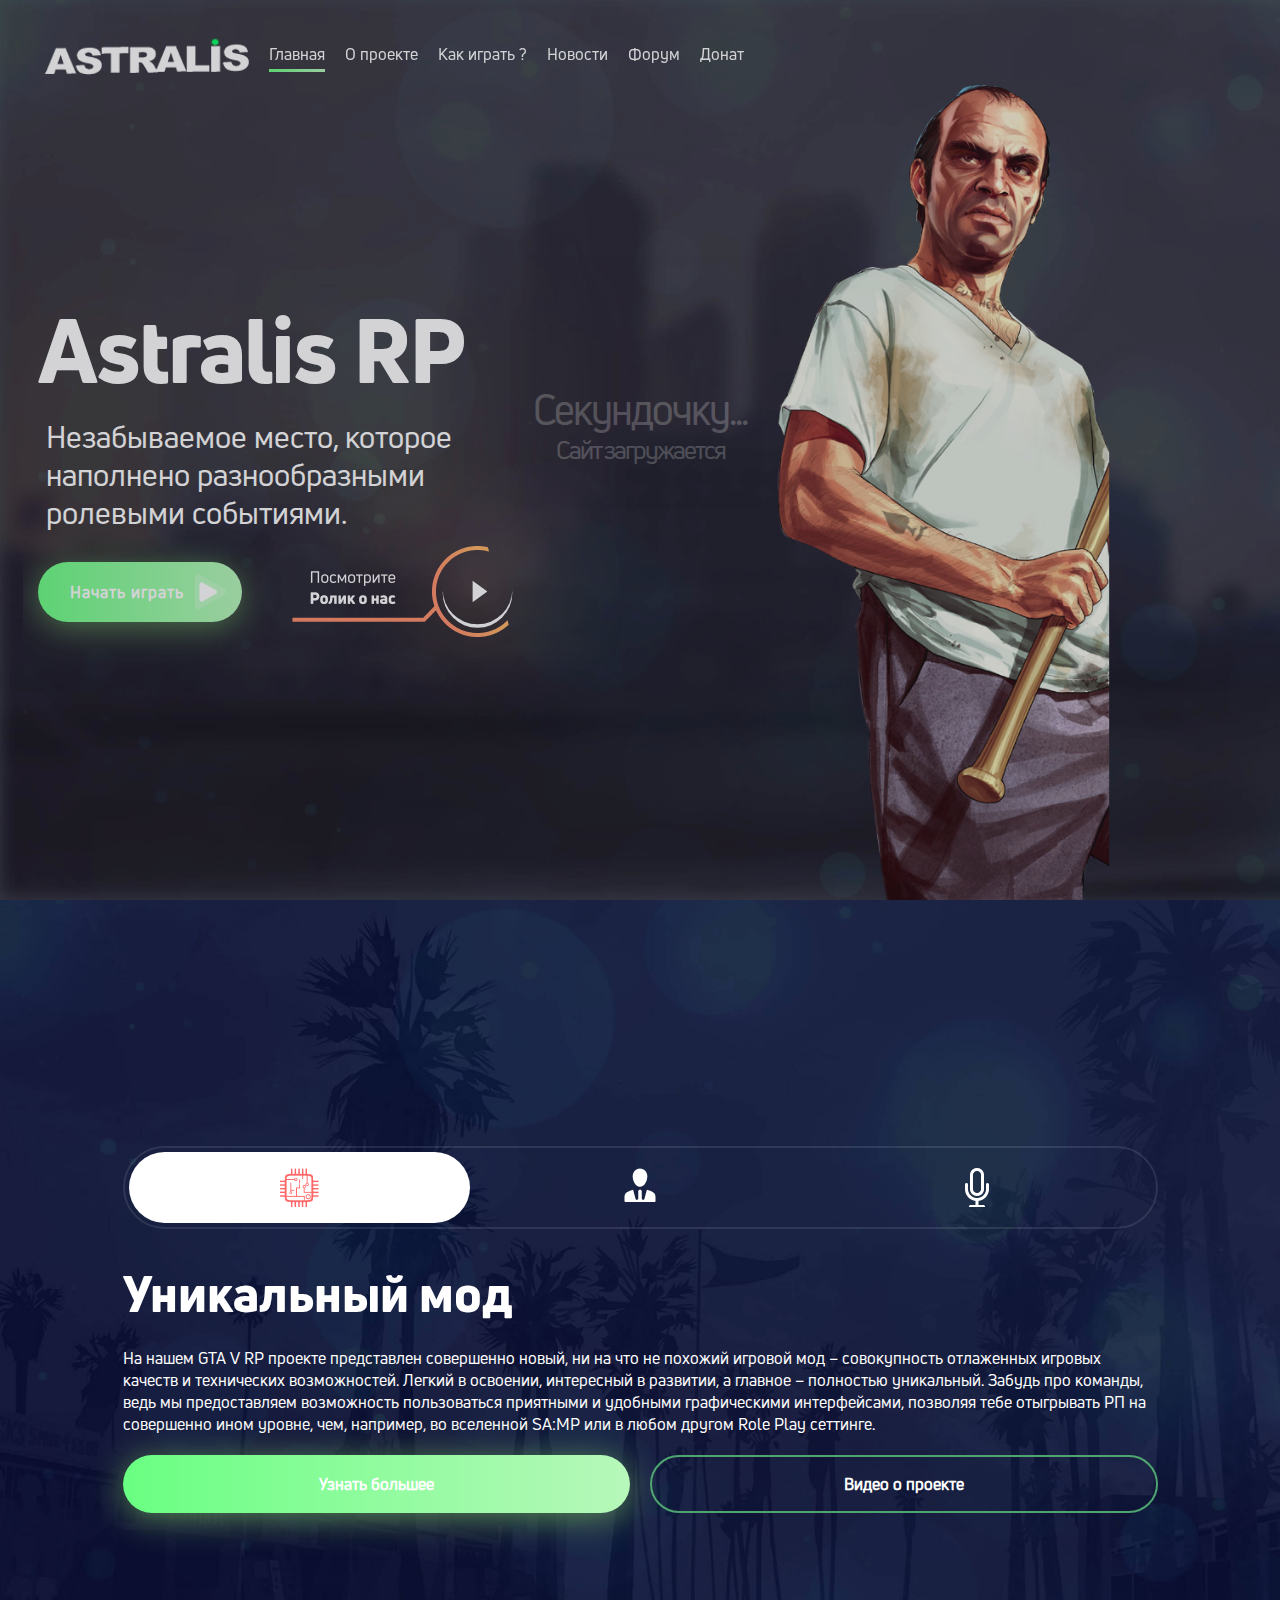
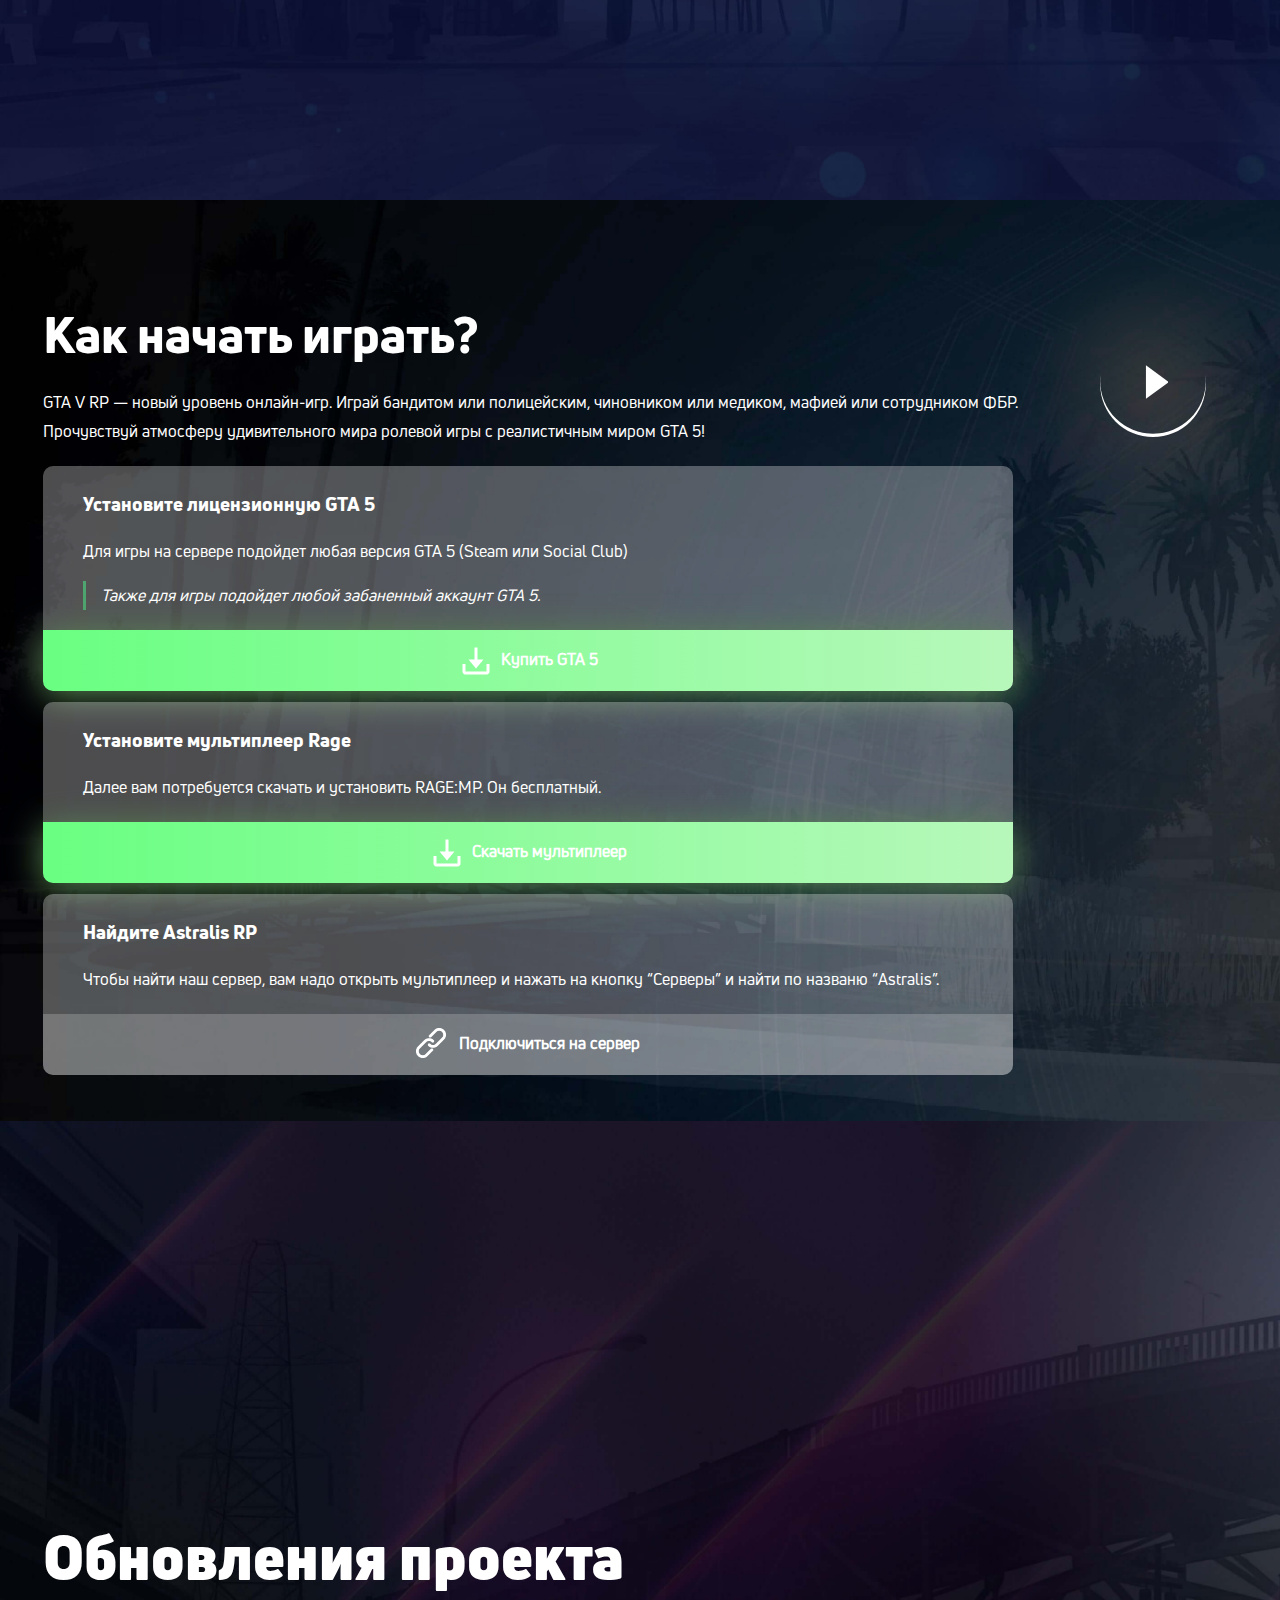
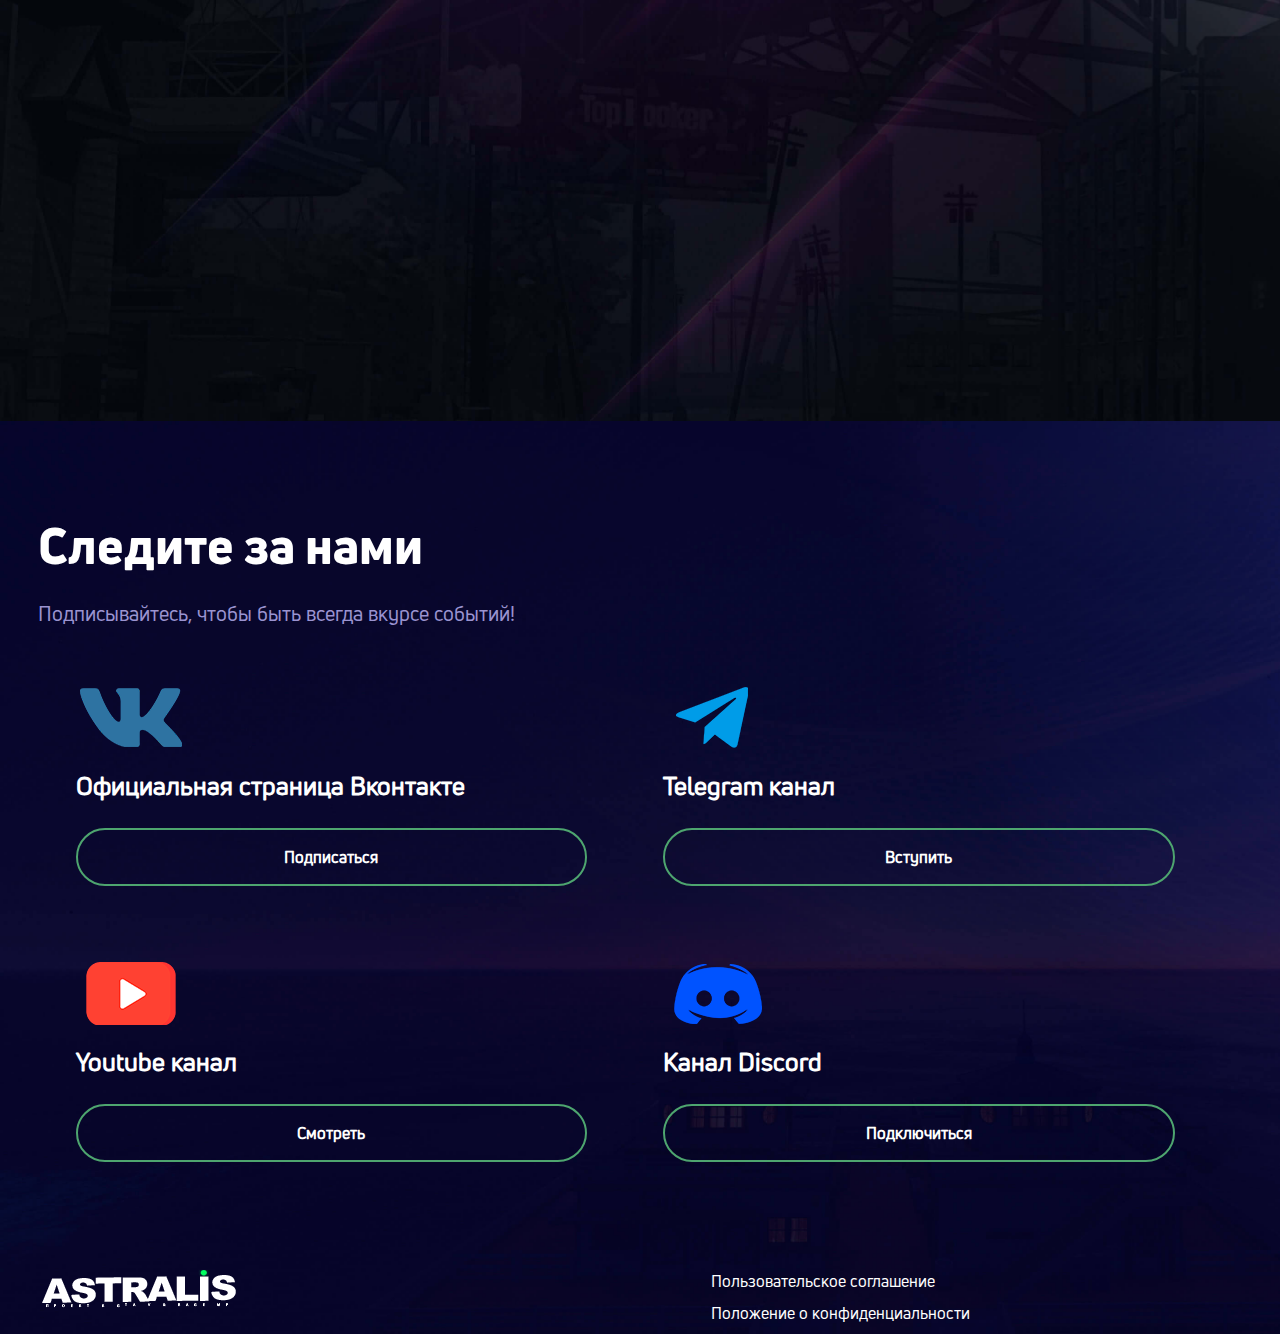
==== commit c710ba6f: "Update index.html" ====
--- a/index.html
+++ b/index.html
@@ -404,7 +404,6 @@
 								<div>
 									<img alt="logo_white" class="logo_white" src="images/logo_white.png">
 								</div>
-								<p>Для пользователей</p>
 								<div>
 									<a href="../docs/user-agreement.pdf" target="_blank">Пользовательское соглашение</a> <a href="../doc/privacy-statement.pdf" target="_blank">Положение о конфиденциальности</a>
 								</div>
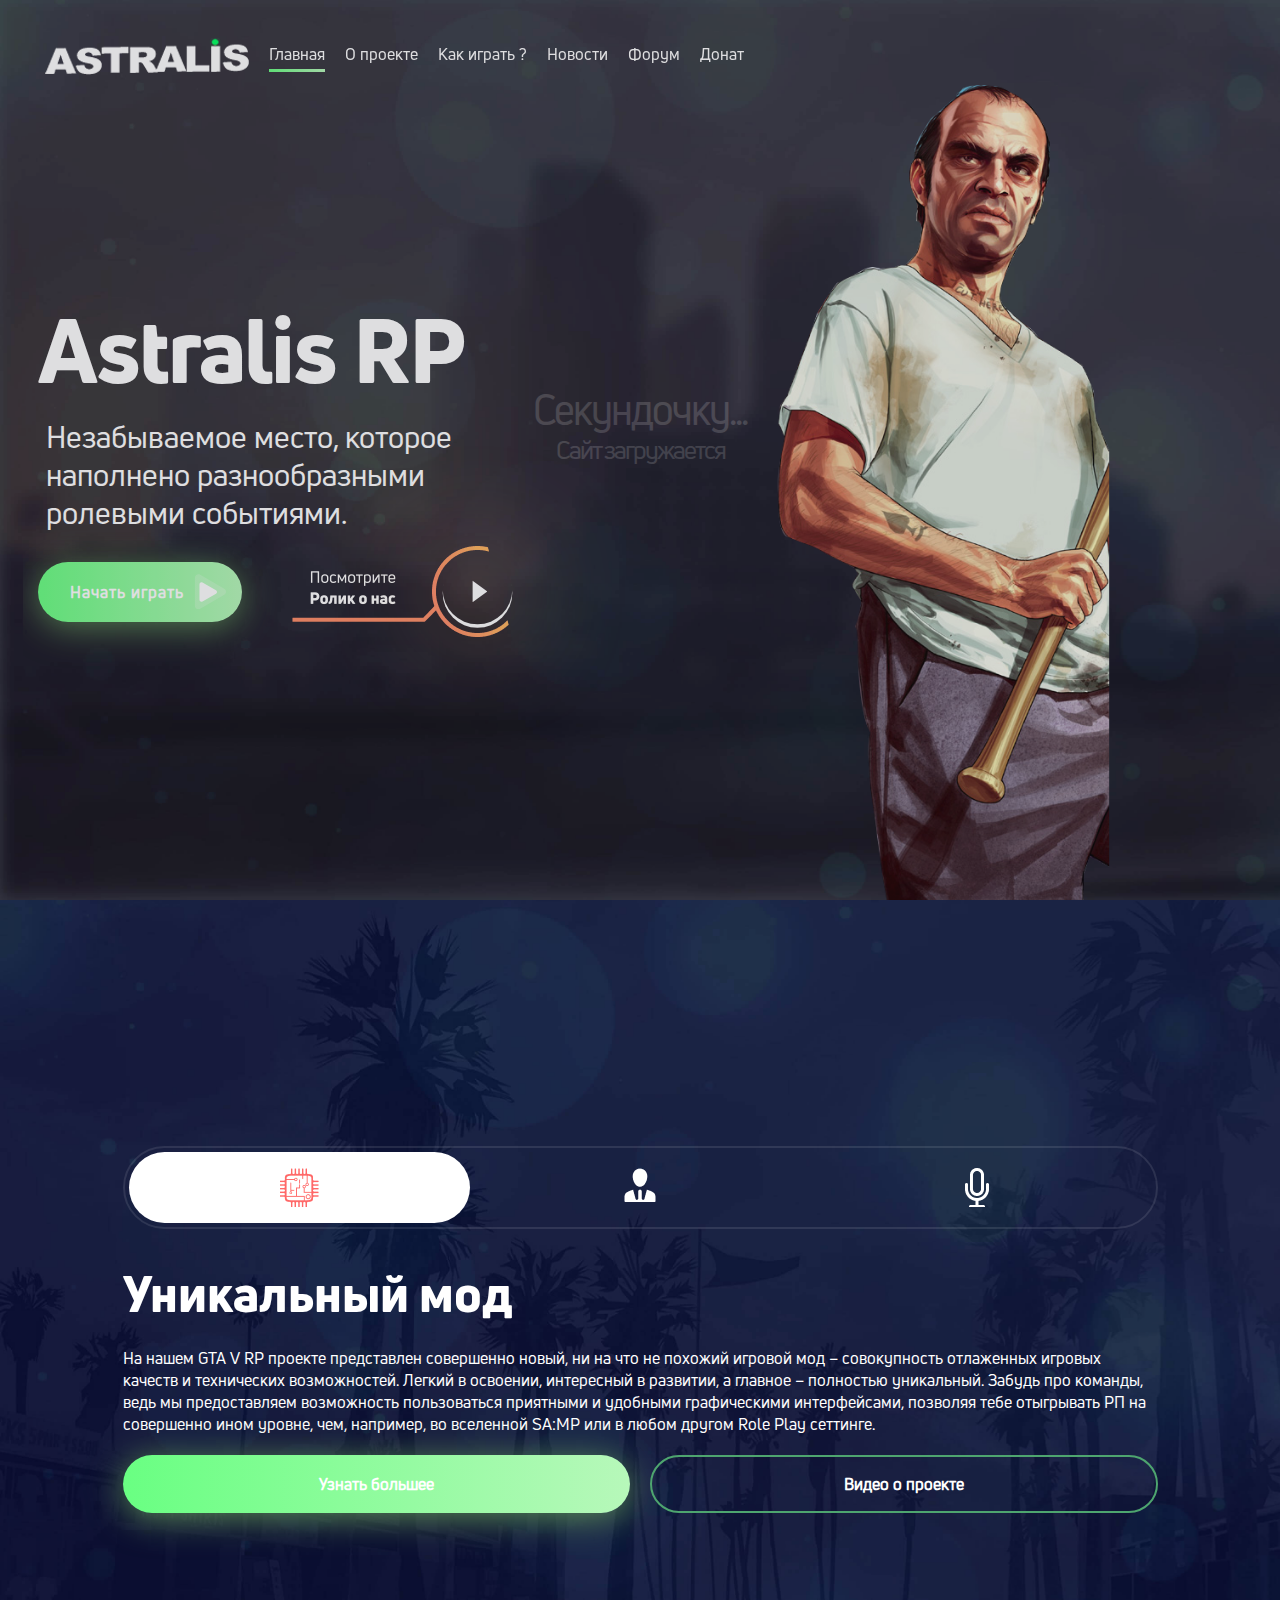
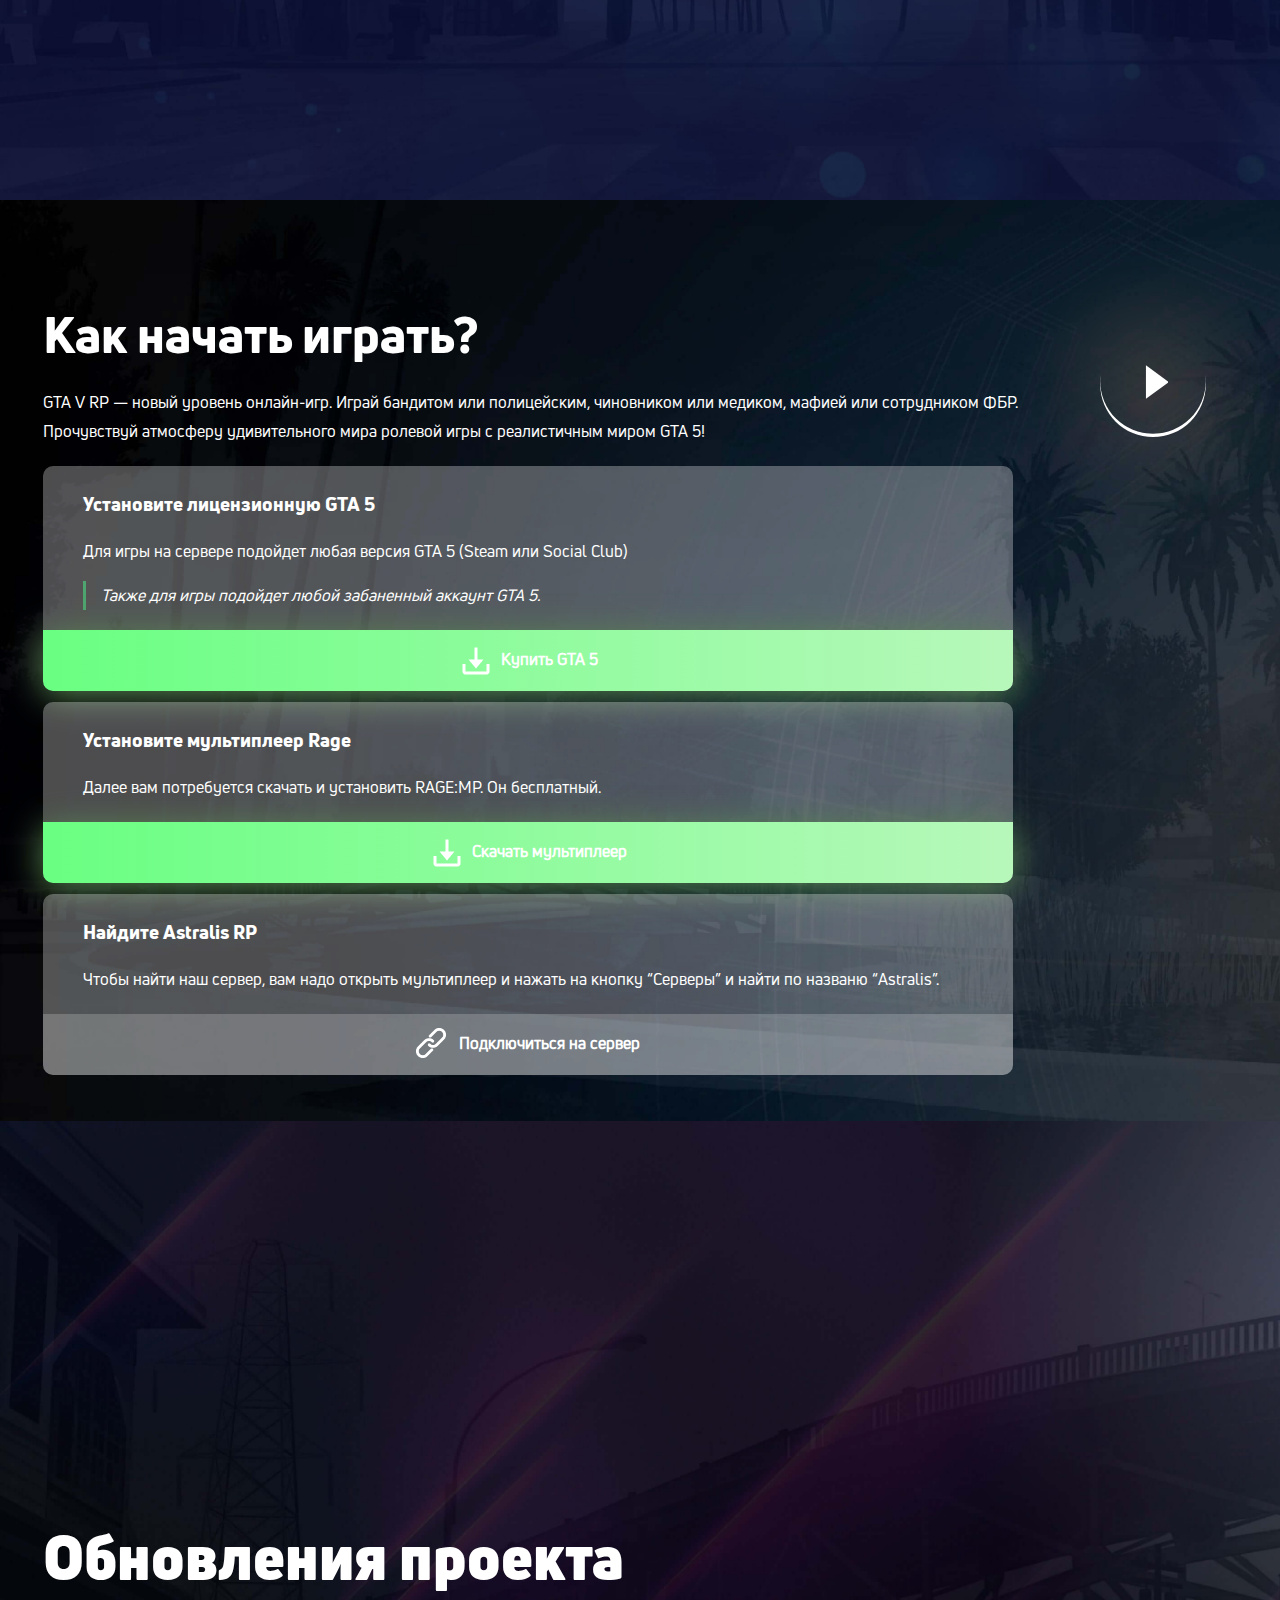
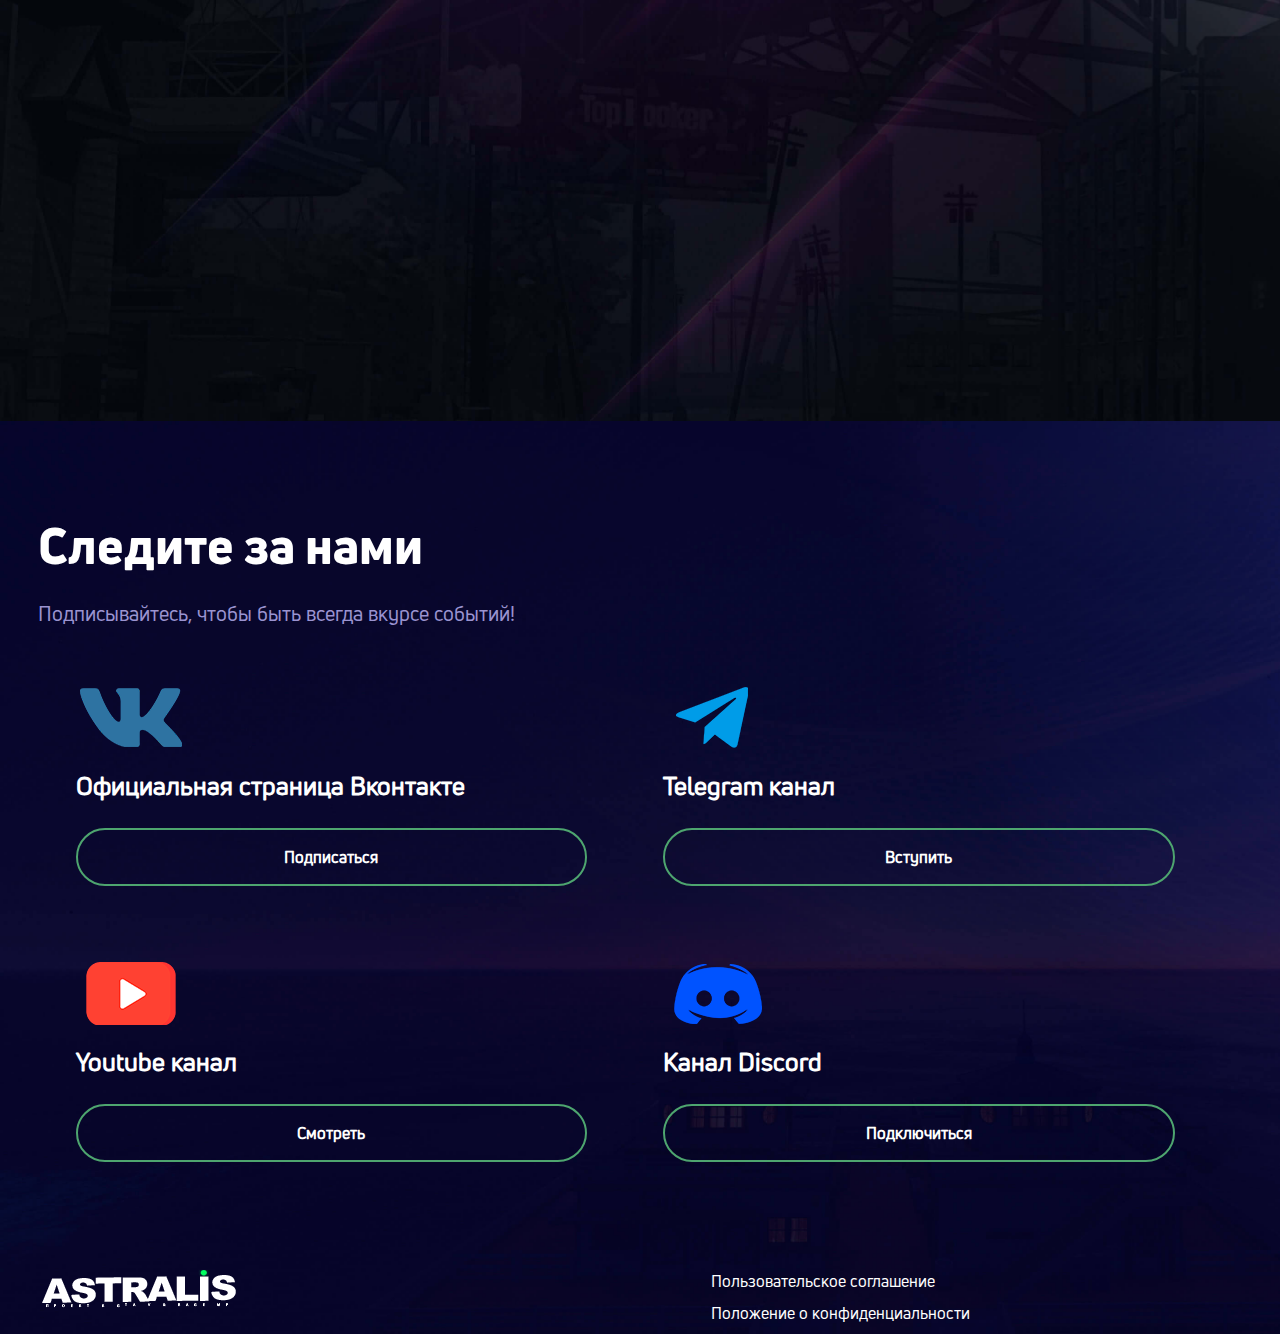
==== commit 5f86c9a0: "test" ====
--- a/index.html
+++ b/index.html
@@ -7,6 +7,7 @@
 	<meta name="description" content="">
 	<meta name="keywords" content="RP, РП, RolePlay, Рол плей, Role Play, GTA 5, GTA V, ГТА 5, Astralis, Онлайн, Мультиплеер, astralis rp, Голосовой чат, войс чат"> 
 	<link href="css/slick_v_4.css" rel="stylesheet">
+	<link href="https://fonts.googleapis.com/css2?family=Play:wght@400;700&display=swap" rel="stylesheet">
 	<link href="css/main_v_4.css" rel="stylesheet">
 	<link href="css/fullpage_v_4.css" rel="stylesheet">
 	<link href="favicon.ico" rel="shortcut icon">
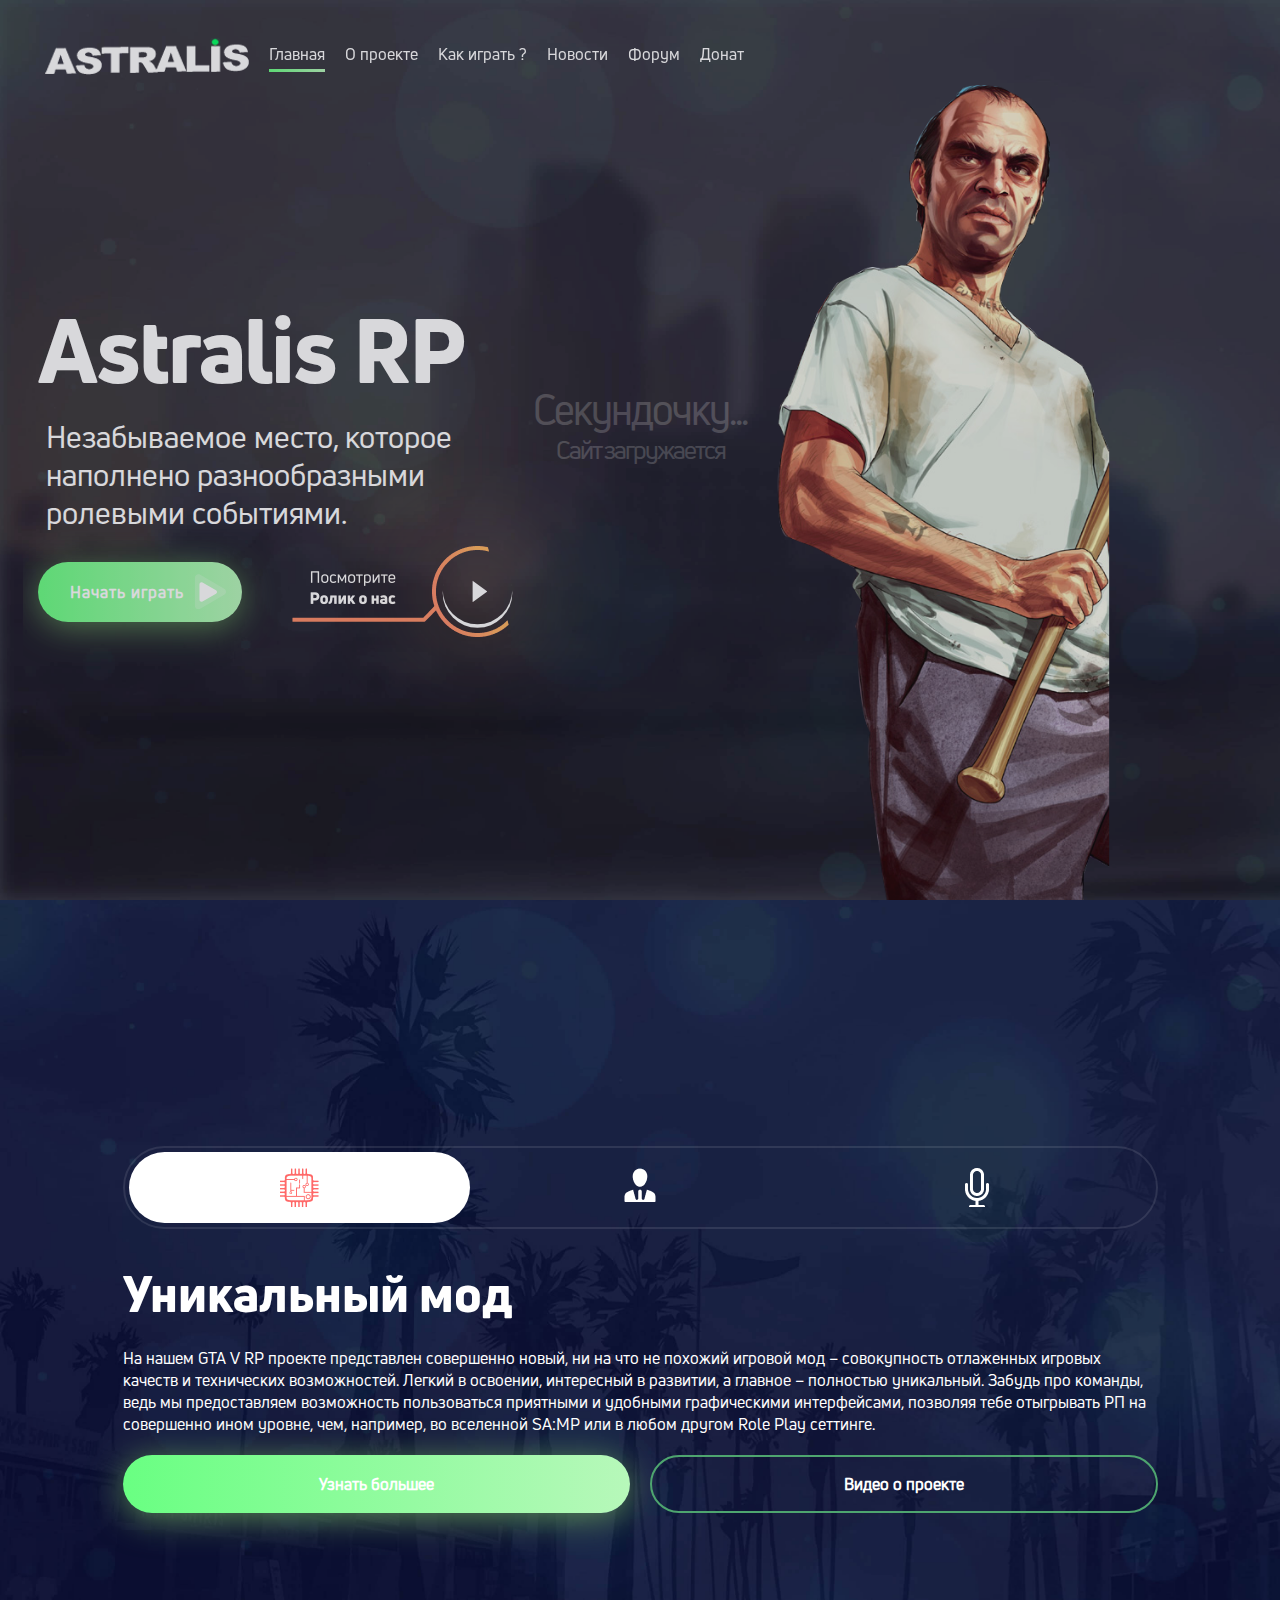
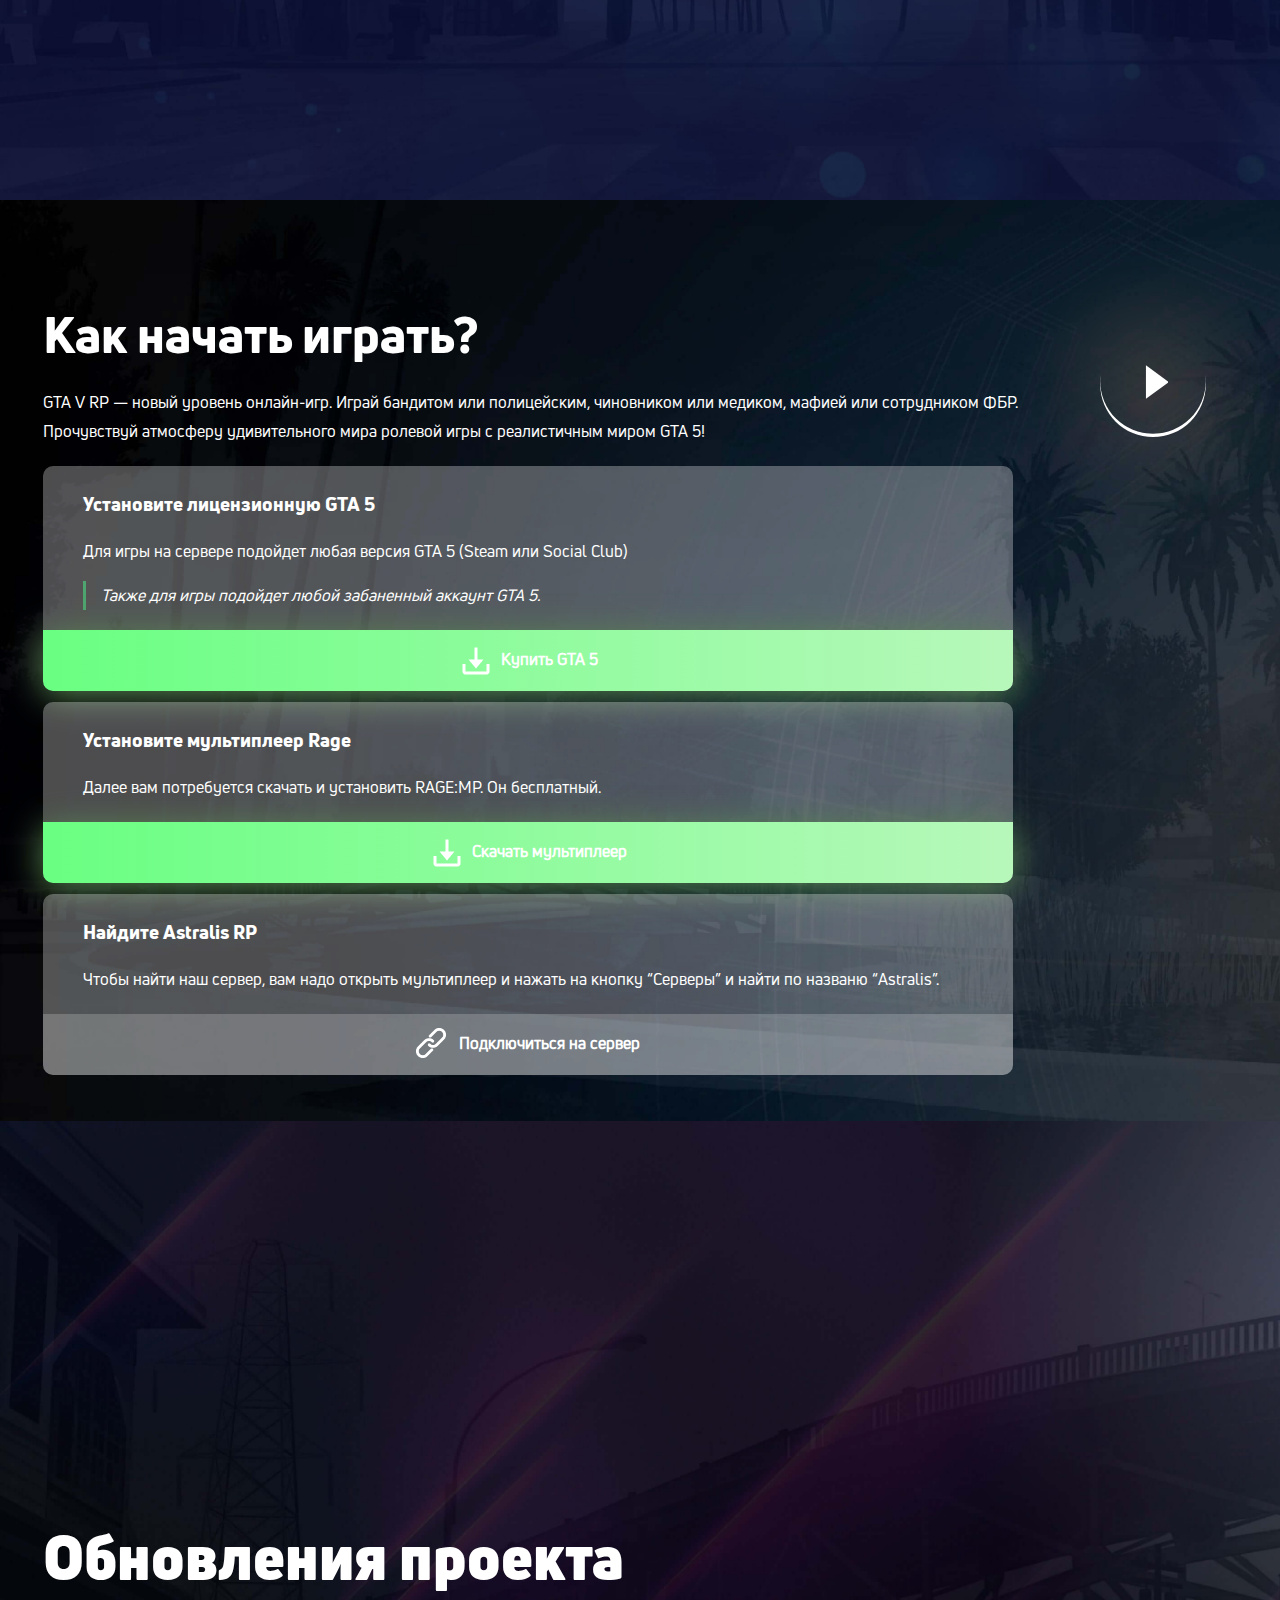
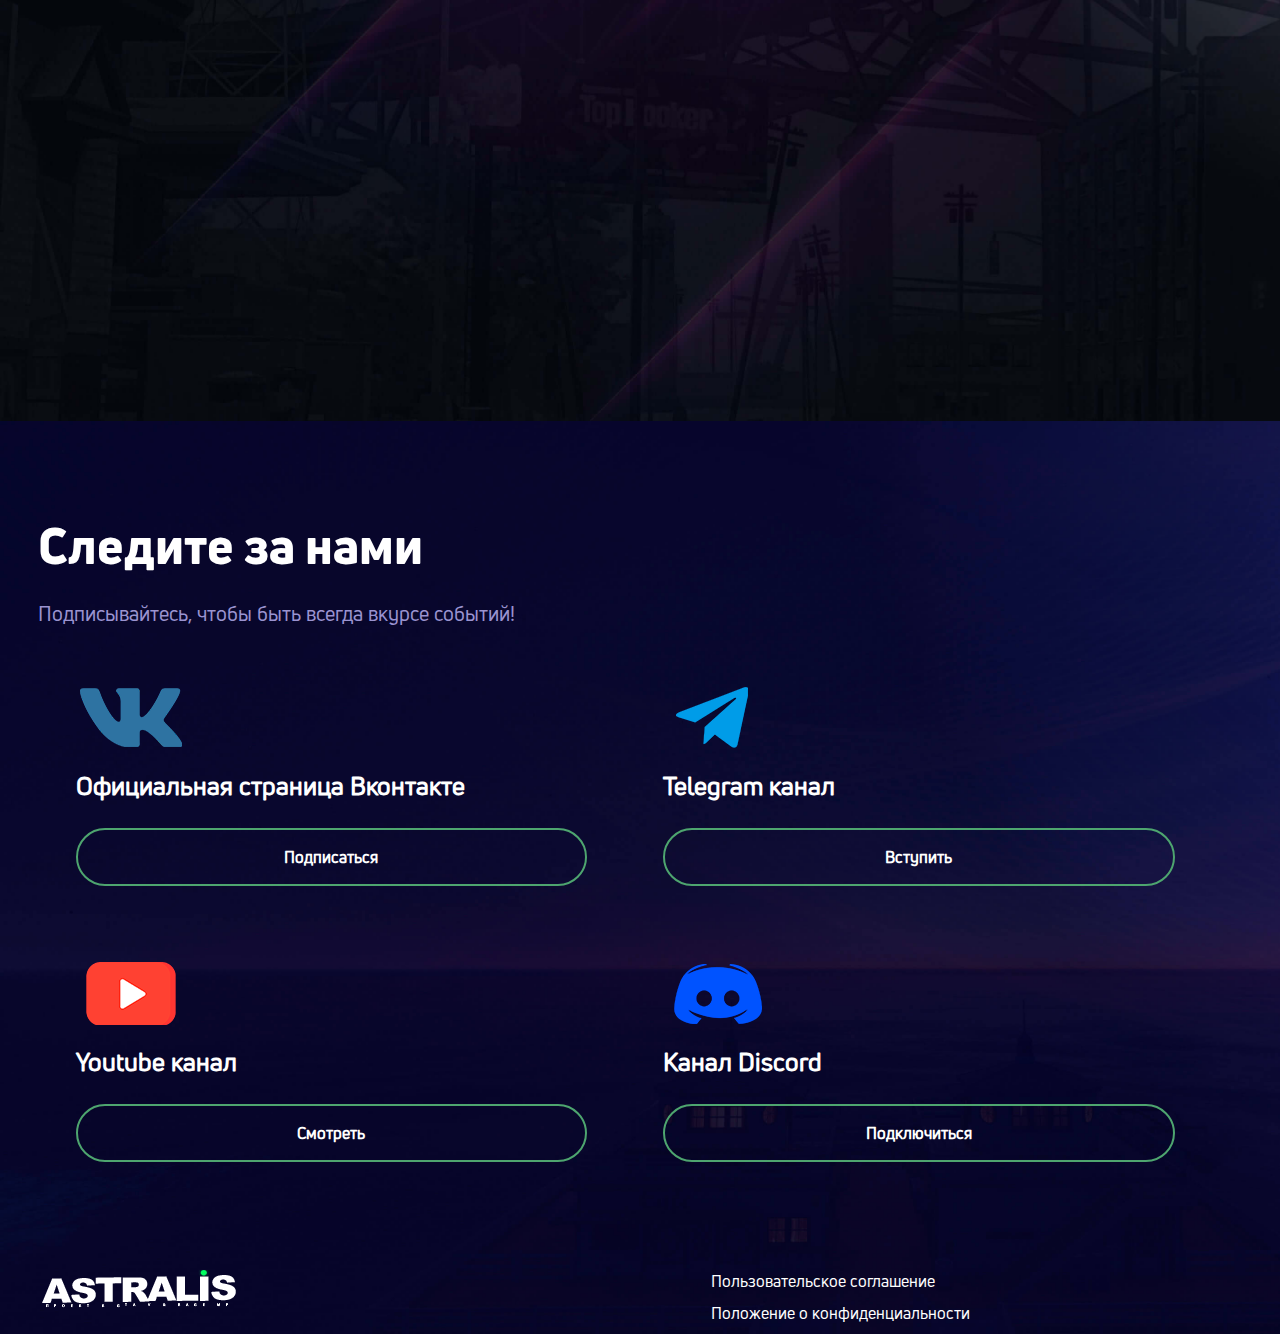
==== commit 5b143150: "tewst" ====
--- a/index.html
+++ b/index.html
@@ -165,11 +165,11 @@
 							<a class="nav__link" data-menuanchor="home" href="index.html#home">Главная</a> <a class="nav__link" data-menuanchor="about-the-project" href="index.html#about-the-project">О проекте</a> <a class="nav__link" data-menuanchor="How-to-start-playing" href="index.html#How-to-start-playing">Как играть ?</a> <a class="nav__link" data-menuanchor="news" href="index.html#news">Новости</a> <a class="nav__link" href="https://forum.astralis.net/">Форум</a> <a class="nav__link nav__link_donate" href="../donate">Донат</a> <a class="nav__link nav__link_donate__mob" href="../donate">Донат</a> <!--a class="nav__link nav__link_private__mob not_private" href="#">Личный кабинет</a-->
 						</div>
 					</div>
-					<!--div class="header__contacts">
+					<div class="header__contacts">
 						<div class="nav">
 							<a class="nav__link nav__link_private primary_btn gradient_btn__orange not_private" href="#"><i class="ic__user"></i>Личный кабинет</a>
 						</div>
-					</div-->
+					</div>
 				</div>
 			</div>
 		</div>
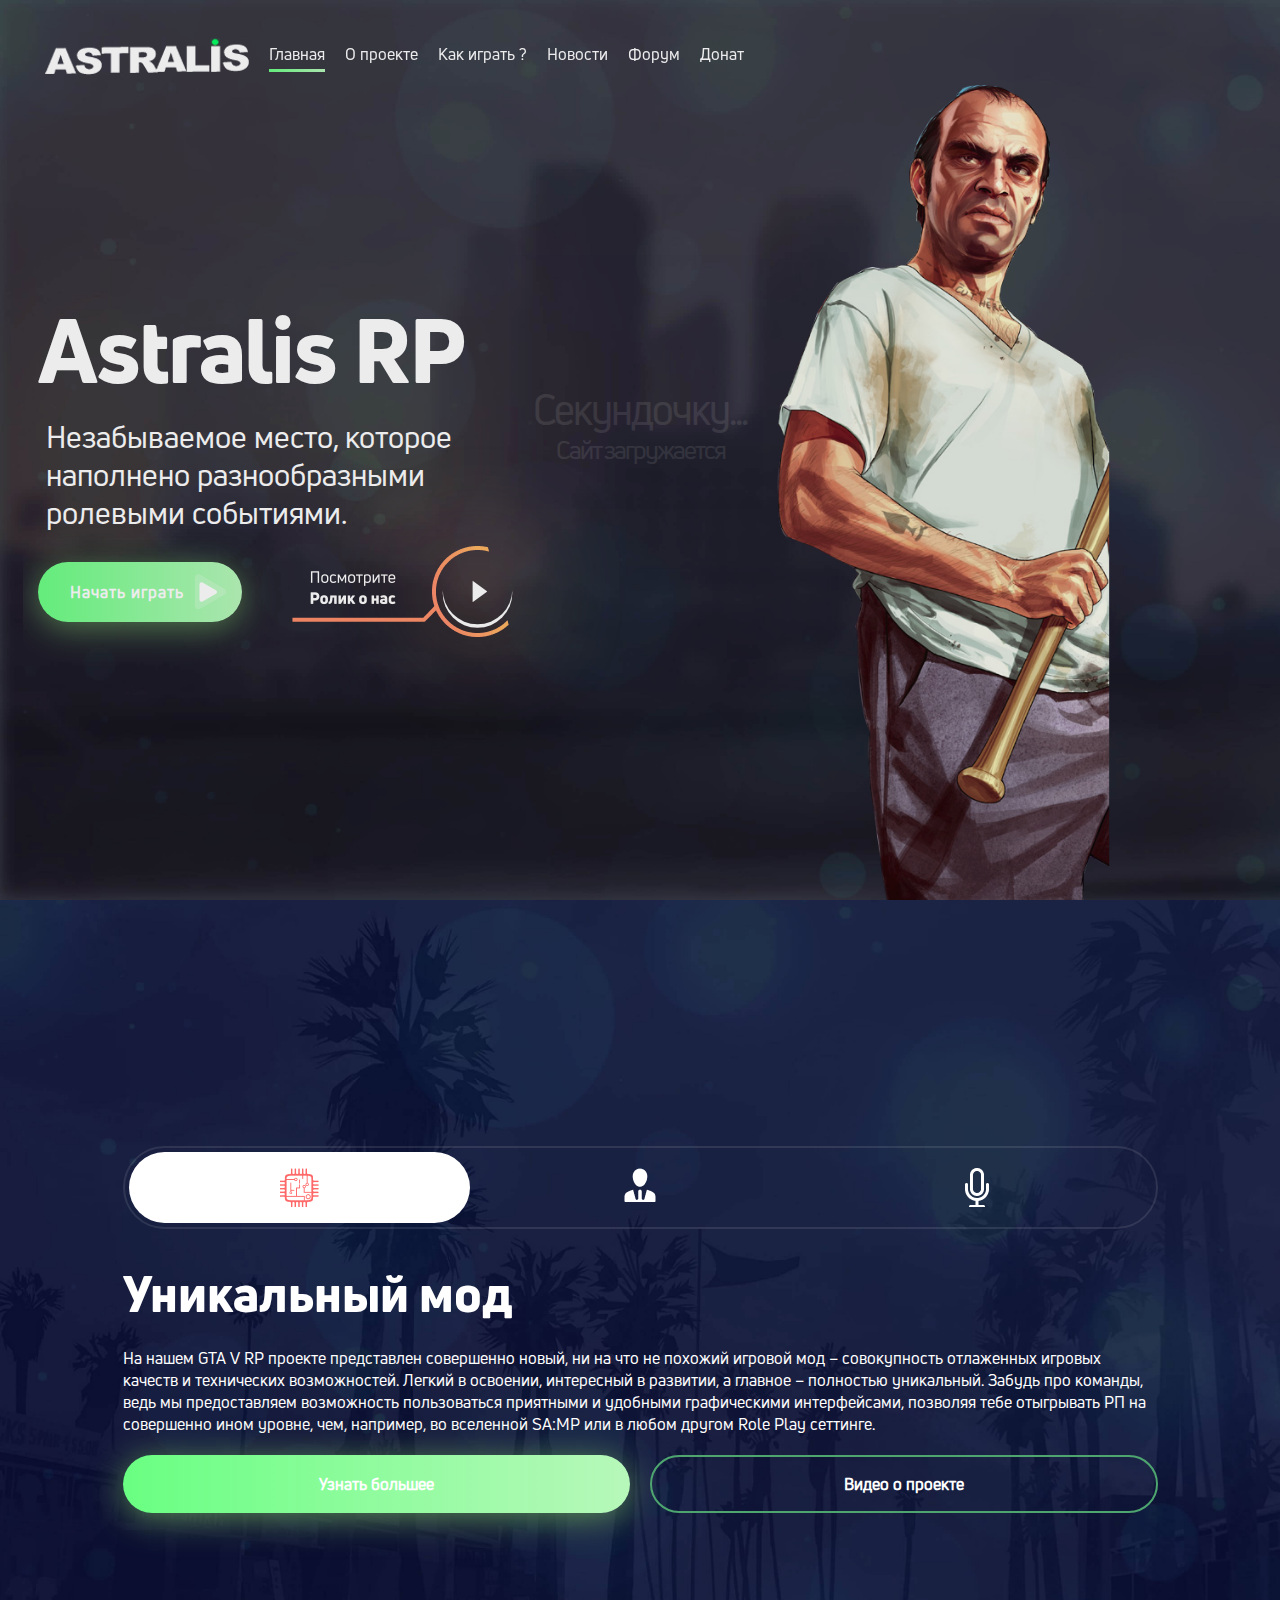
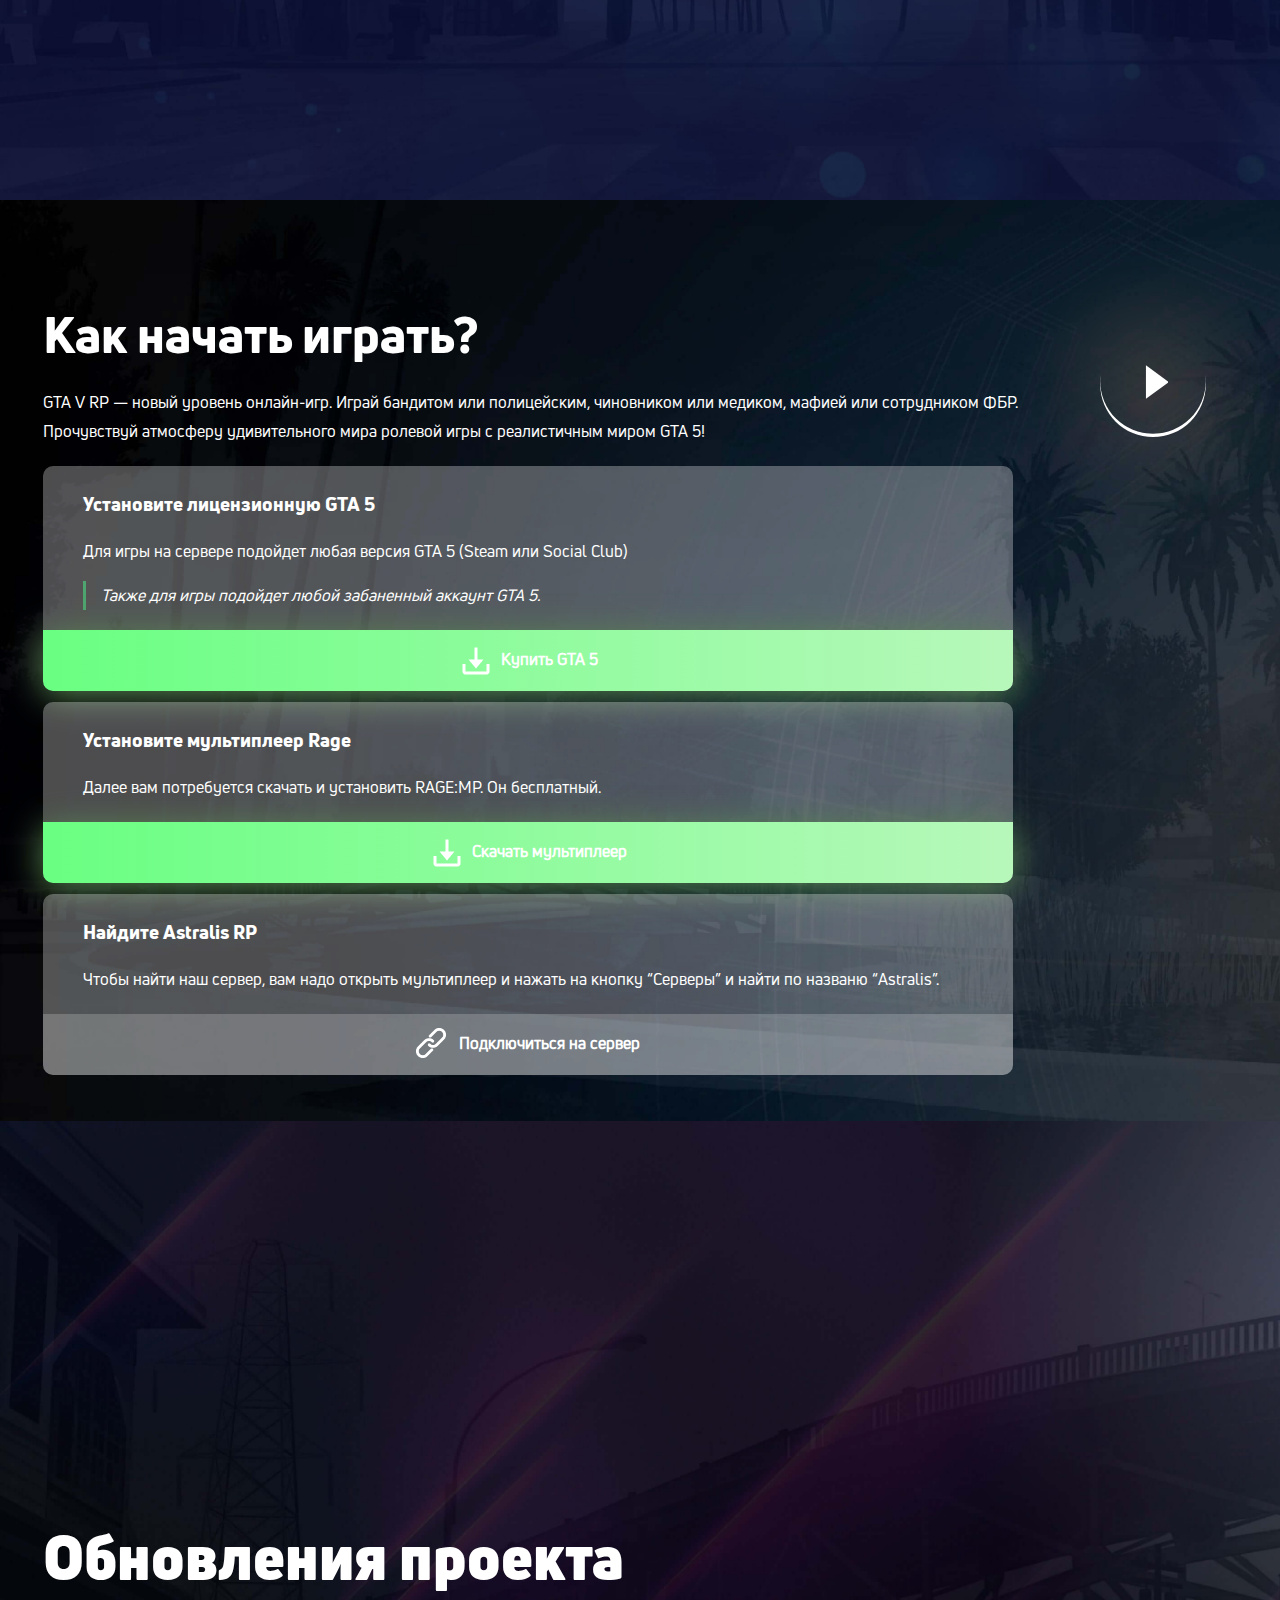
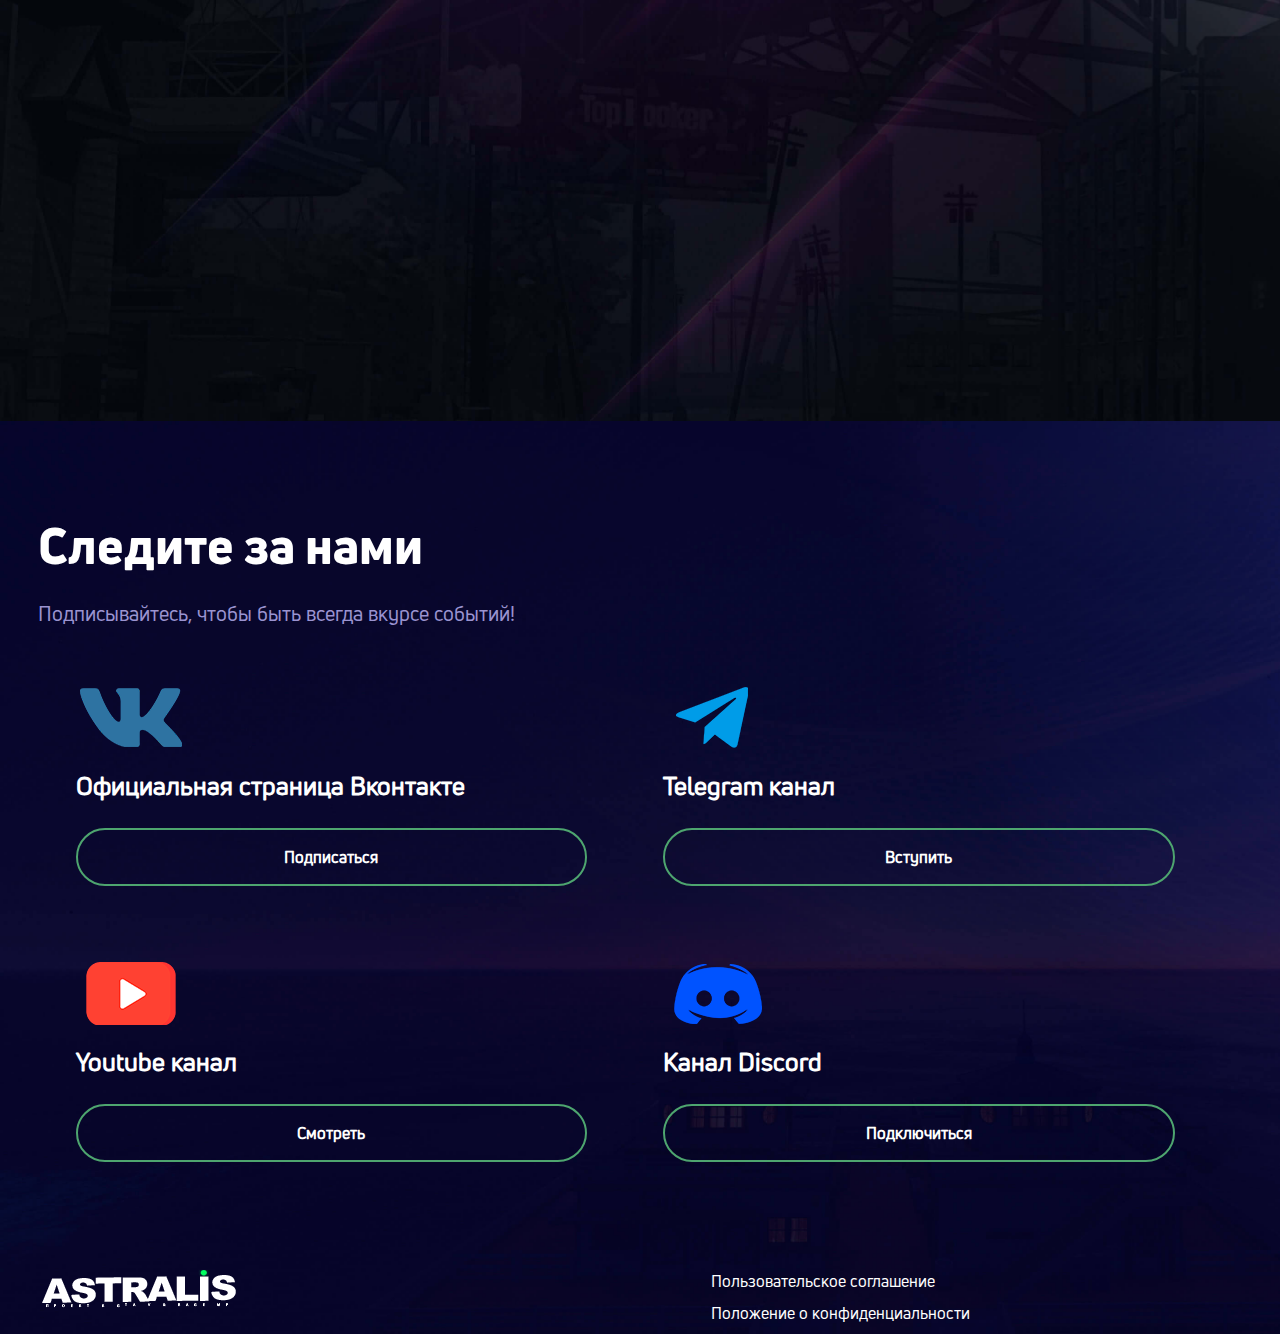
==== commit b64f51ce: "Update index.html" ====
--- a/index.html
+++ b/index.html
@@ -638,7 +638,7 @@
 	       }
 
 	        $(".not_private").on( 'click', function () {
-	        alertify.notify('Данный раздел в разработке :)', 'default_rd', 3);
+	        alertify.notify('В разработке. Следите за новостями', 'default_rd', 1);
 			$('.js-controller').removeClass('active');
 	        });
 	        
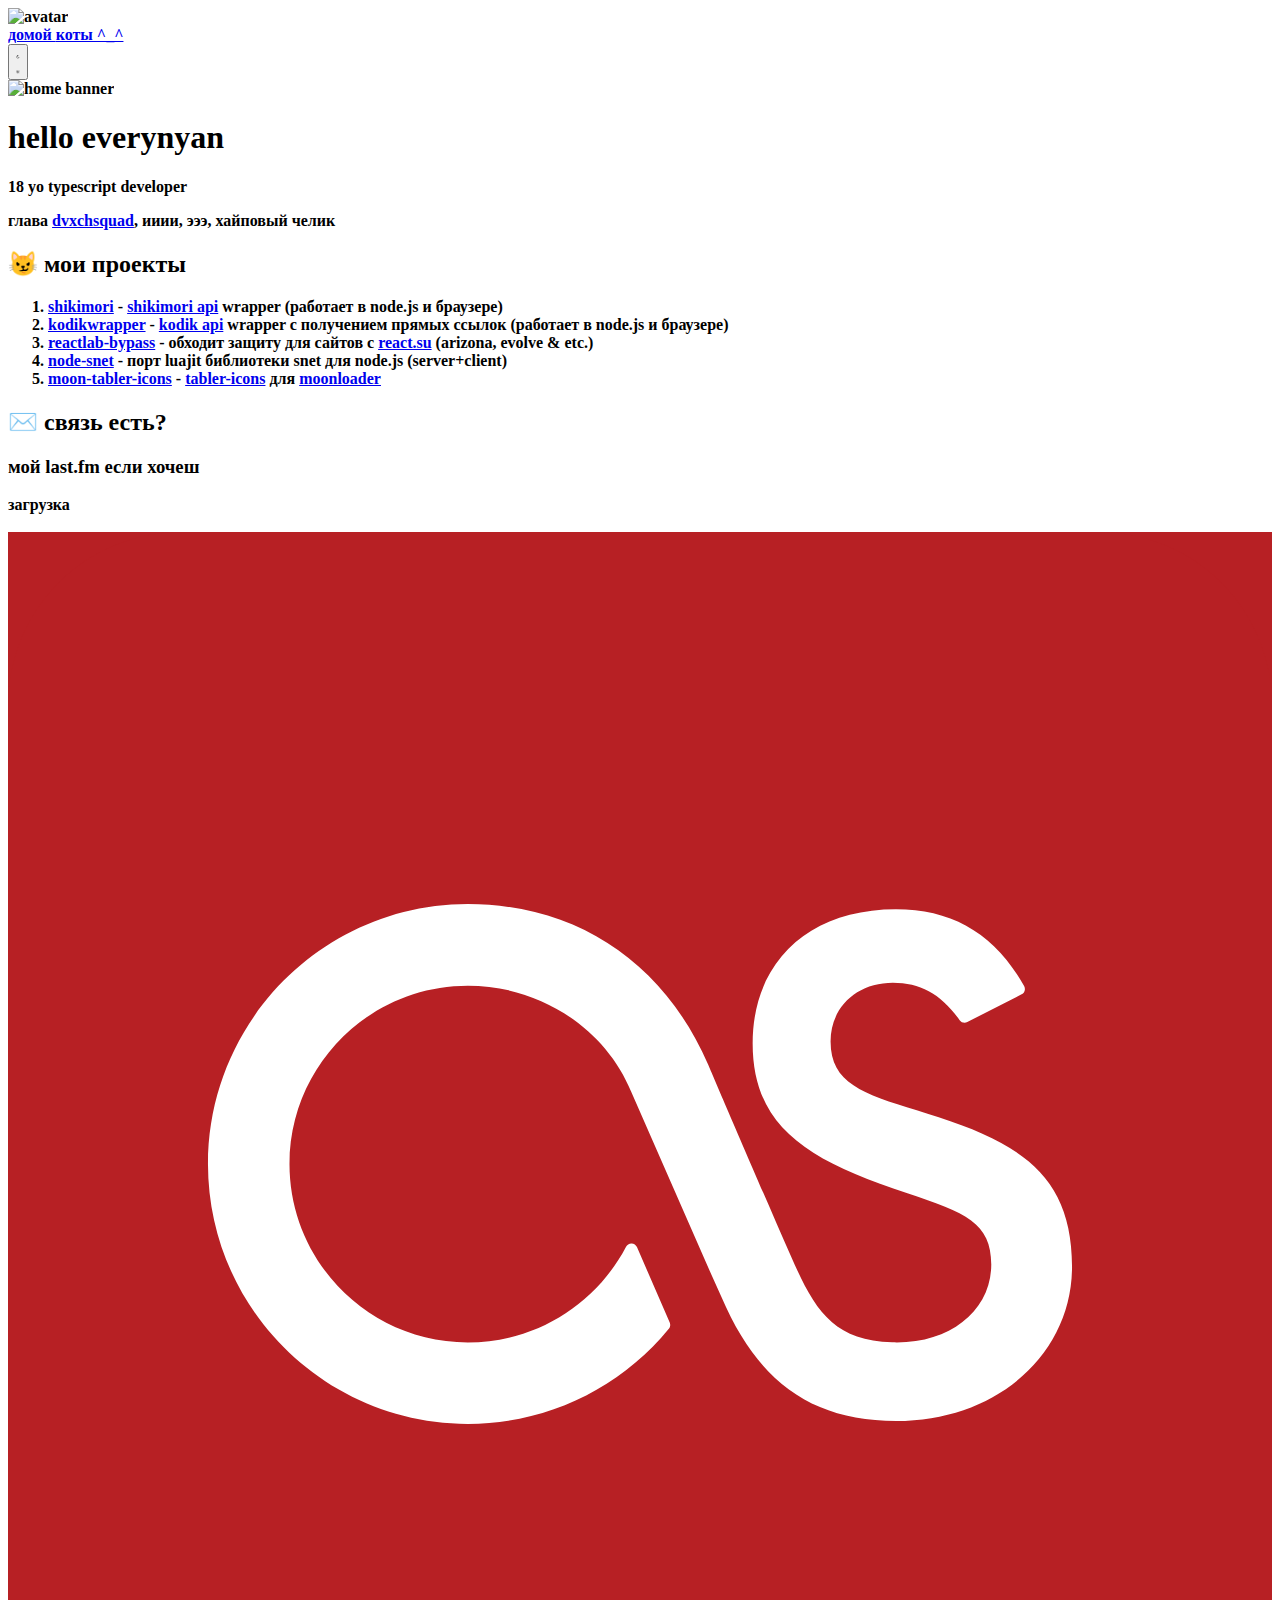
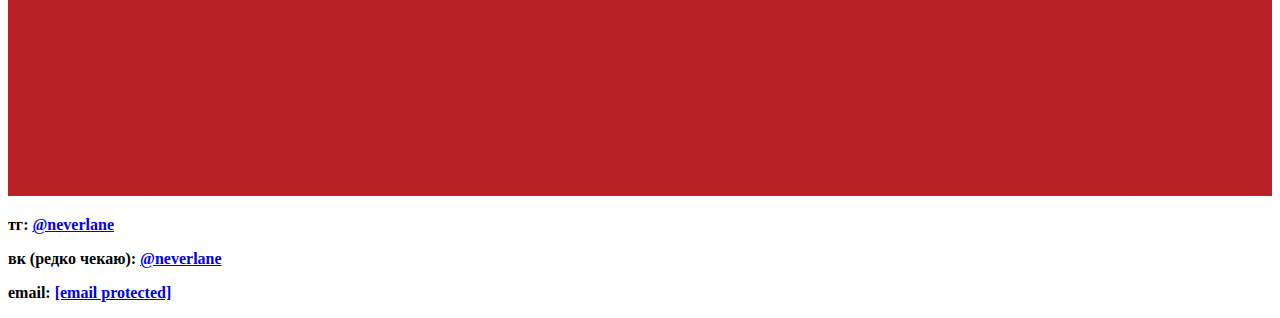
==== commit 5fbceeef: "Update index.html" ====
--- a/index.html
+++ b/index.html
@@ -1,676 +1,54 @@
-<!DOCTYPE html>
-<html class="fp-enabled" lang="ru" style="overflow: hidden; height: 100%;">
-<head>
-	<meta charset="UTF-8">
-	<title>Astralis Role Play | GTA V проект на RAGE MP </title>
-	<meta content="width=device-width, initial-scale=1.0" name="viewport">
-	<meta name="description" content="">
-	<meta name="keywords" content="RP, РП, RolePlay, Рол плей, Role Play, GTA 5, GTA V, ГТА 5, Astralis, Онлайн, Мультиплеер, astralis rp, Голосовой чат, войс чат"> 
-	<link href="css/slick_v_4.css" rel="stylesheet">
-	<link href="https://fonts.googleapis.com/css2?family=Play:wght@400;700&display=swap" rel="stylesheet">
-	<link href="css/main_v_4.css" rel="stylesheet">
-	<link href="css/fullpage_v_4.css" rel="stylesheet">
-	<link href="favicon.ico" rel="shortcut icon">
-	<link href="css/themes/semantic.rtl.min_v_4.css" rel="stylesheet">
-	<script src="js/jquery-1.11.3.min_v_4.js">
-	</script>
-	<script src="js/fm.revealator.jquery.min_v_4.js">
-	</script>
-	<script src="js/jquery-ui_v_4.js">
-	</script>
-	<meta name="verification" content="112b975da7ed3348325403186301de" />
-<script>
-	   jQuery(function($) {
-	   
-	   var index = 'qpsstats-active-tab';
-	   var dataStore = window.sessionStorage;
-	   var oldIndex = 0;
-	   
-	   var tabs = $('.about_tabs');
-	   var tabs_select = true;
-	   var selector = $(".about_tabs").find(".slide__astralis");
-	   var activeItem = tabs.find('.about_tabs li .ui-state-active');
-	   var activeWidth = activeItem.innerWidth();
-	   
-	   $(".slide__astralis").css({
-	     "left": activeItem.position.left + "px", 
-	     "width": activeWidth + "px"
-	   });
+<!DOCTYPE html><html lang="ru" class="dark"> <head><!-- Global Metadata --><meta charset="utf-8"><meta name="viewport" content="width=device-width,initial-scale=1"><link rel="icon" type="image/svg+xml" href="/favicon.svg"><link rel="sitemap" href="/sitemap-index.xml"><meta name="generator" content="Astro v4.5.12"><!-- Canonical URL --><link rel="canonical" href="https://neverlane.one/"><!-- Primary Meta Tags --><title>neverlane</title><meta name="title" content="neverlane"><meta name="description" content="глава dvxchsquad, ииии, эээ, хайповый челик"><!-- Open Graph / Facebook --><meta property="og:type" content="website"><meta property="og:url" content="https://neverlane.one/"><meta property="og:title" content="neverlane"><meta property="og:description" content="глава dvxchsquad, ииии, эээ, хайповый челик"><meta property="og:image" content="https://neverlane.one/_astro/home-banner.DZnTY7Ek.webp"><!-- Twitter --><meta property="twitter:card" content="summary_large_image"><meta property="twitter:url" content="https://neverlane.one/"><meta property="twitter:title" content="neverlane"><meta property="twitter:description" content="глава dvxchsquad, ииии, эээ, хайповый челик"><meta property="twitter:image" content="https://neverlane.one/_astro/home-banner.DZnTY7Ek.webp"><!-- Styles --><link rel="stylesheet" href="/fonts/hauora/stylesheet.css"><script>
+  window.THEME_KEY = "nvrl-dark-mode";
+  window.isSavedDark = () => localStorage.getItem(THEME_KEY) !== "false";
+  window.applyTheme = (isDark = isSavedDark()) => document.documentElement.classList.toggle("dark", isDark);
 
-
-
-	       
-	   try {
-	       oldIndex = dataStore.getItem(index);
-	       $('#astralis_slide').addClass('animated fadeInLeft tabs' + oldIndex);
-	       $('#astralis_slide').one('webkitAnimationEnd mozAnimationEnd MSAnimationEnd oanimationend animationend', function() {
-	           $(this).removeClass('animated fadeInLeft');
-	       });
-	   } catch (e) {}
-
-
-	   $("#tabs").tabs({
-	       active: oldIndex,
-	       hide: {
-	           effect: "fade",
-	           duration: 200
-	       },
-	       show: { 
-	           function( event, ui ) {
-
-	           alert('2');
-	           },
-	           effect: "fade",
-	           direction: "right",
-	           duration: 200
-	       }, 
-	       activate: function(event, ui) {
-				   tabs_select = false;
-					
-				   var newIndex = ui.newTab.parent().children().index(ui.newTab);
-				
-				   $('#astralis_slide').removeClass();
-				   $('#astralis_slide').addClass('animated fadeInLeft tabs' + newIndex);
-				   $('#astralis_slide').one('webkitAnimationEnd mozAnimationEnd MSAnimationEnd oanimationend animationend', function() {
-					   $(this).removeClass('animated fadeInLeft');  
-				 });
-					var isn = $('.ui-tabs-active');
-					var activeWidth = isn.innerWidth();
-					var itemPos = isn.position();
-						 $(".slide__astralis").css({
-						   "left":itemPos.left + "px", 
-						   "width": activeWidth + "px"
-					});
-	           
-			   
-	           try {
-	               dataStore.setItem(index, newIndex);
-	           } catch (e) {}
-				tabs_select = true;
-	       }
-	   })
-	   
-	   	   
-/* 	   $(".about_tabs").on("click","li",function(e){
-		if (tabs_select == true) {
-		 e.preventDefault();
-	     var activeWidth = $(this).innerWidth();
-	     var itemPos = $(this).position();
-	     $(".slide__astralis").css({
-	       "left":itemPos.left + "px", 
-	       "width": activeWidth + "px"
-	     });
-			
-		}
-	   });
-	        */
-	   
-	   
-			window.onload = function() {
-			var elm = $(".revealator-slideright");
-			elm.css('transform','translate(0, 0)').css('opacity', '1').css('z-index', '1');
-			};
-				   
-			
-	    	function slider_tabs() {
-	        var elm = $(".ui-state-active");
-	        var activeWidth = elm.innerWidth();
-	        var itemPos = elm.position();
-	        $(".slide__astralis").css({
-			"left":itemPos.left + "px", 
-			"width": activeWidth + "px"
-			});
-			}
-			window.onresize = function(event) {
-			slider_tabs();
-		    };
-			
-			
-			slider_tabs();
-	})
-	</script>
-	<style>
-	   .ajs-message.ajs-default_rd {
-	   background: rgba(166, 166, 166, 0.65);
-	   color: #fff;
-	   border: none;
-	   border-radius: 6px;
-	   }
-
-		.container_item__play:nth-child(3) .btn__play {
-		pointer-events: none;
-		}
-	</style>
-	
-<meta name="yandex-verification" content="fe0edfe396221c45" />
-
-</head>
-
-<body class="layout fp-viewing-intro fp-responsive" style="overflow: hidden; height: 100%;">
-<div id="p_prldr"><div class="contpre"><span class="svg_anm"></span><br>Секундочку...<br><small>Сайт загружается</small></div></div>
-	<div class="layout__header">
-		<div class="container">
-			<div class="header" id="myMenu">
-				<div class="header__content">
-					<div class="header__logo">
-						<a class="logo active" href="index.html#home"></a>
-					</div>
-					<div class="header__bars">
-						<div class="bars js-controller" data-controlled=".header__links"></div>
-					</div>
-				</div>
-				<div class="header__links">
-					<div class="header__nav">
-						<div class="nav">
-							<a class="nav__link" data-menuanchor="home" href="index.html#home">Главная</a> <a class="nav__link" data-menuanchor="about-the-project" href="index.html#about-the-project">О проекте</a> <a class="nav__link" data-menuanchor="How-to-start-playing" href="index.html#How-to-start-playing">Как играть ?</a> <a class="nav__link" data-menuanchor="news" href="index.html#news">Новости</a> <a class="nav__link" href="https://forum.astralis.net/">Форум</a> <a class="nav__link nav__link_donate" href="../donate">Донат</a> <a class="nav__link nav__link_donate__mob" href="../donate">Донат</a> <!--a class="nav__link nav__link_private__mob not_private" href="#">Личный кабинет</a-->
-						</div>
-					</div>
-					<div class="header__contacts">
-						<div class="nav">
-							<a class="nav__link nav__link_private primary_btn gradient_btn__orange not_private" href="#"><i class="ic__user"></i>Личный кабинет</a>
-						</div>
-					</div>
-				</div>
-			</div>
-		</div>
-	</div>
-	<div class="layout__content">
-		<div class="content fullpage-wrapper" id="fullpage">
-			<div class="section content__slide_home fp-section fp-table" data-anchor="home" data-fp-styles="null">
-				<div class="fp-tableCell">
-					<div class="pxl">
-						<div id="scene">
-							<div class="slide-main__bg" data-depth="0.2"></div>
-						</div>
-					</div>
-					<div class="slide-content slide-content_home container">
-						<div class="home slide-content__content wrapper">
-							<div class="home__main revealator-slideright revealator-once">
-								<h1 class="home__title h1">
-									Astralis RP
-								</h1>
-								<h2 class="home__text h2__home">
-									Незабываемое место, которое наполнено разнообразными ролевыми событиями. 
-								</h2>
-								<div class="home__button">
-									<a class="primary_btn gradient_btn__orange start_play" href="index.html#How-to-start-playing">Начать играть</a>
-									<div class="video_play">
-										<div class="video_play__lds">
-											<a class="modal-video-astralis" href="https://www.youtube.com/watch?v=cujM4QznLDw">
-											<div class="lds-css ng-scope">
-												<div class="lds-eclipse" style="width:100%;height:100%">
-													<div></div>
-												</div>
-											</div></a>
-										</div>
-									</div>
-								</div>
-							</div>
-							<div class="per__main">
-								<div class="person__left revealator-slideright revealator-once"></div>
-								<div class="person__right revealator-slideleft revealator-delay2 revealator-once">
-								</div>
-							</div>
-						</div>
-					</div>
-				</div>
-			</div>
-			<div class="section content__slide__about fp-section fp-table" data-anchor="about-the-project" data-fp-styles="null">
-				<div class="fp-tableCell">
-					<div class="pxl">
-						<div id="scene2">
-							<div class="slide-main__about" data-depth="0.2"></div>
-						</div>
-					</div>
-					<div class="slide-content slide-content_about container">
-						<div class="about-the-project slide-content__content wrapper">
-							<div class="about-the-project__main slide-content__content-main slide-content__content-main_max-width container__about">
-								<div class="slide_tabs tabs0" id="astralis_slide"></div>
-							</div>
-							<div class="slide-content__content-side">
-								<div class="about_tabs" id="tabs">
-									<ul>
-										<li class="tabs-1">
-											<a href="index.html#tabs-1"><span></span></a>
-										</li>
-										<li class="tabs-2">
-											<a href="index.html#tabs-2"><span></span></a>
-										</li>
-										<li class="tabs-3">
-											<a href="index.html#tabs-3"><span></span></a>
-										</li>
-										<li id='slider'><span class="slide__astralis"></span></li>
-									</ul>
-									<div class="tabs-container-wrapper">
-										<div class="tabs-container">
-											<div id="tabs-1">
-												<div class="h_tabs">
-													Уникальный мод
-												</div>
-												<p>На нашем GTA V RP проекте представлен совершенно новый, ни на что не похожий игровой мод – совокупность отлаженных игровых качеств и технических возможностей. Легкий в освоении, интересный в развитии, а главное – полностью уникальный. Забудь про команды, ведь мы предоставляем возможность пользоваться приятными и удобными графическими интерфейсами, позволяя тебе отыгрывать РП на совершенно ином уровне, чем, например, во вселенной SA:MP или в любом другом Role Play сеттинге.</p>
-											</div>
-											<div id="tabs-2">
-												<div class="h_tabs">
-													Администрация
-												</div>
-												<p>Каждый из нас знаком с таким явлением, как недоброжелательная и несправедливая администрация на серверах ГТА 5 и не только, которая убивает всё желание играть и развиваться. В нашем случае всё иначе: Администраторы ежедневно общаются с комьюнити, узнают положительные и отрицательные качества сервера и передают фидбэк разработчикам, а во время игрового процесса качественно решают конфликтные ситуации и следят за порядком.</p>
-											</div>
-											<div id="tabs-3">
-												<div class="h_tabs">
-													Войс-Чат
-												</div>
-												<p>В связи с тем, что платформа RAGE:MP открывает новые перспективы и возможности, на нашем проекте был реализован полноценный голосовой чат. С помощью него происходит всё основное взаимодействие людей в рамках игрового процесса. Теперь каждый желающий имеет возможность полностью погрузиться в настоящую GTA 5 Role Play атмосферу, получая от этого максимальное удовольствие!</p>
-											</div>
-											<div class="button">
-												<a class="btn gradient_btn__orange btn__tabs" href="https://vk.com/astralis_gta5" target="_blank">Узнать большее</a> <a class="btn btn_rond_orange btn__tabs modal-video-astralis" href="https://www.youtube.com/watch?v=e9mVfv3b-4E">Видео о проекте</a>
-											</div>
-										</div>
-									</div>
-								</div>
-							</div>
-						</div>
-					</div>
-				</div>
-			</div>
-			<div class="section content__slide__playing fp-section fp-table" data-anchor="How-to-start-playing" data-fp-styles="null">
-				<div class="bg-play"></div>
-				<div class="fp-tableCell">
-					<div class="slide-content slide-content_playing container wrapper">
-						<div class="playing slide-content__content">
-							<div class="slide-content__content-side">
-								<div class="md">
-									<div class="h_tabs">
-										Как начать играть?
-									</div>
-									<p>GTA V RP — новый уровень онлайн-игр. Играй бандитом или полицейским, чиновником или медиком, мафией или сотрудником ФБР. Прочувствуй атмосферу удивительного мира ролевой игры с реалистичным миром GTA 5!</p>
-								</div>
-							</div>
-							<div class="md_bt">
-								<div class="video_play__play">
-									<div class="video_play__lds__play">
-										<a class="modal-video-astralis" href="https://www.youtube.com/watch?v=cujM4QznLDw">
-										<div class="lds-css ng-scope">
-											<div class="lds-eclipse__play" style="width:100%;height:100%">
-												<div></div>
-											</div>
-										</div></a>
-									</div>
-								</div>
-							</div>
-						</div>
-						<div class="page__width__play">
-							<div class="container__play">
-								<div class="container_item__play">
-									<img alt="content" src="images/content/play_1.png">
-									<div class="block">
-										<h3 class="block__heading">Установите лицензионную GTA 5</h3>
-										<p class="block__content">Для игры на сервере подойдет любая версия GTA 5 (Steam или Social Club) <span>Также для игры подойдет любой забаненный аккаунт GTA 5.</span></p>
-									</div><a class="btn__play gradient_btn__orange" href="https://store.steampowered.com/app/271590/Grand_Theft_Auto_V/" target="_blank"><span class="ic__download"></span> Купить GTA 5</a>
-								</div>
-								<div class="container_item__play">
-									<img alt="content" src="images/content/play_2.png">
-									<div class="block">
-										<h3 class="block__heading">Установите мультиплеер Rage</h3>
-										<p class="block__content">Далее вам потребуется скачать и установить RAGE:MP. Он бесплатный.</p>
-									</div><a class="btn__play gradient_btn__orange download__multiplayer" href="index.html#"><span class="ic__download"></span> Скачать мультиплеер</a>
-								</div>
-								<div class="container_item__play">
-									<div class="block">
-										<h3 class="block__heading">Найдите Astralis RP</h3>
-										<p class="block__content">Чтобы найти наш сервер, вам надо открыть мультиплеер и нажать на кнопку “Серверы” и найти по названю “Astralis”. </p>
-									</div><a class="btn__play gradient_btn__orange" href="index.html#" style="background: rgba(255, 255, 255, 0.2);box-shadow: none;"><span class="ic__chain"></span> Подключиться на сервер</a>
-								</div>
-							</div>
-						</div>
-					</div>
-				</div>
-			</div>
-			<div class="section content__slide__news fp-section fp-table" data-anchor="news" data-fp-styles="null">
-				<div class="fp-tableCell">
-					<div class="slide-content slide-content_news container">
-						<div class="news slide-content__content wrapper">
-							<div class="news__main slide-content__content-main slide-content__content-main_max-width container__news">
-								<div class="title__h">
-									Обновления проекта
-								</div>
-							</div>
-							<div class="news__img"></div>
-						</div>
-					</div>
-				</div>
-			</div>
-			<div class="section content__slide__footer fp-section fp-table" data-anchor="footer" data-fp-styles="null">
-				<div class="fp-tableCell">
-					<div class="slide-content slide-content_footer container wrapper">
-						<div class="footer slide-content__content">
-							<div class="slide-content__content-side footer">
-								<div class="md_l footer_page">
-									<div class="h_tabs">
-										Следите за нами
-									</div>
-									<p>Подписывайтесь, чтобы быть всегда вкурсе событий!</p>
-								</div>
-								<ul class="md_l contact_blc">
-									<li class="contact">
-										<a href="https://vk.com/astralis_gta5" target="_blank"><img alt="vk" class="img" src="images/vk.png">
-										<div class="grow">
-											<div class="h">
-												Официальная страница Вконтакте
-											</div>
-											<p>Все главные новости касательно проекта.</p>
-										</div>
-										<div class="btn btn_rond_orange">
-											Подписаться
-										</div></a>
-									</li>
-									<li class="contact">
-										<a href="https://t.me/astralis_gta5" target="_blank"><img alt="vk" class="img" src="images/telegram.png">
-										<div class="grow">
-											<div class="h">
-												Telegram канал
-											</div>
-											<p>Группа для общения с игроками и покупки/продажи игрового имущества.</p>
-										</div>
-										<div class="btn btn_rond_orange">
-											Вступить
-										</div></a>
-									</li>
-									<li class="contact">
-										<a href="" target="_blank"><img alt="youtube" class="img" src="images/youtube.png">
-										<div class="grow">
-											<div class="h">
-												Youtube канал
-											</div>
-											<p>Сборник видео-гайдов, прямые трансляции с командой проекта и обзоры обновлений.</p>
-										</div>
-										<div class="btn btn_rond_orange">
-											Смотреть
-										</div></a>
-									</li>
-									<li class="contact">
-										<a href="" target="_blank"><img alt="discord" class="img" src="images/discord.png">
-										<div class="grow">
-											<div class="h">
-												Канал Discord
-											</div>
-											<p>Найди друзей из игры и узнавай все новости первым.</p>
-										</div>
-										<div class="btn btn_rond_orange">
-											Подключиться
-										</div></a>
-									</li>
-								</ul>
-							</div>
-							<footer class="footer">
-								<div>
-									<img alt="logo_white" class="logo_white" src="images/logo_white.png">
-								</div>
-								<div>
-									<a href="../docs/user-agreement.pdf" target="_blank">Пользовательское соглашение</a> <a href="../doc/privacy-statement.pdf" target="_blank">Положение о конфиденциальности</a>
-								</div>
-							</footer>
-						</div>
-					</div>
-				</div>
-			</div>
-		</div>
-	</div>
-	<link href="css/slick-theme_v_4.css" rel="stylesheet">
-	<link href="css/fm.revealator.jquery_v_4.css" rel="stylesheet">
-	<link href="css/animate_v_4.css" rel="stylesheet">
-	<link href="css/magnific-popup_v_4.css" rel="stylesheet">
-	<link href="css/alertify.min_v_4.css" rel="stylesheet">
-	<script src="js/alertify.min_v_4.js">
-	</script> 
-	<script src="js/jquery_v_4.js">
-	</script> 
-	<script src="js/fastmark_v_4.js">
-	</script> 
-	<script src="js/fullpage_v_4.js">
-	</script> 
-	<script src="js/parallax_v_4.js">
-	</script> 
-	<script src="js/main_v_4.js">
-	</script> 
-	<script src="js/slick.min_v_4.js">
-	</script> 
-	<script src="js/jquery.magnific-popup_v_4.js">
-	</script> 
-	<script>
-	    $(document).ready(function(){
-	       function resizeInput() {
-	           $(this).attr('size', $(this).val().length);
-	           $('#ok').text($(this).val());
-	       }
-
-	       $('.width-dynamic')
-	           // event handler
-	           .keyup(resizeInput)
-	           // resize on page load
-	           .each(resizeInput);
-	           
-	        $('.server').slick({
-	         dots: false,
-	         infinite: false,
-	         speed: 300,
-	         slidesToShow: 3,
-	         slidesToScroll: 3,
-	         variableWidth: true,
-	         arrows: false,
-	         responsive: [
-	           {
-	             breakpoint: 1024,
-	             settings: {
-	               slidesToShow: 2,
-	               slidesToScroll: 2,
-	               infinite: true,
-	               dots: false
-	             }
-	           },
-	           {
-	             breakpoint: 600,
-	             settings: {
-	               slidesToShow: 1,
-	               slidesToScroll: 1
-	             }
-	           },
-	           {
-	             breakpoint: 480,
-	             settings: {
-	               slidesToShow: 1,
-	               slidesToScroll: 1
-	             }
-	           }
-
-	         ]
-	       });
-	        
-
-	        //
-	        $('.modal').magnificPopup({
-	        type: 'inline',
-	        removalDelay: 300,
-	        mainClass: 'my-mfp-zoom-in',
-	        fixedContentPos: false
-	        });     
-	        
-	        //
-	        $('.modal_blur').magnificPopup({
-	        type: 'inline',
-	        removalDelay: 300,
-	        mainClass: 'my-mfp-zoom-in',
-	        fixedContentPos: false,
-	        callbacks: {
-	           open: function() {
-	               $('.layout__content').css('filter', 'blur(10px)');
-	               $('.layout__header').css('filter', 'blur(10px)');
-	               },
-	               close: function() {
-	               $('.layout__content').css('filter', 'blur(0px)');
-	               $('.layout__header').css('filter', 'blur(0px)');
-	               }
-	           }
-	        });
-	        
-	       $('.modal-video-astralis').magnificPopup({
-	         type: 'iframe',
-	         fixedContentPos: false,
-	           iframe: {
-	             markup: '<div class="mfp-iframe-scaler">'+
-	                       '<div class="mfp-close"><\/div>'+
-	                       '<iframe class="mfp-iframe" frameborder="0" allowfullscreen><\/iframe>'+
-	                     '<\/div>', // HTML markup of popup, `mfp-close` will be replaced by the close button
-	             patterns: {
-	               youtube: {
-	                 index: 'youtube.com/', // String that detects type of video (in this case YouTube). Simply via url.indexOf(index).
-
-	                 id: 'v=', // String that splits URL in a two parts, second part should be %id%
-	                 // Or null - full URL will be returned
-	                 // Or a function that should return %id%, for example:
-	                 // id: function(url) { return 'parsed id'; }
-
-	                 src: '//www.youtube.com/embed/%id%?autoplay=1' // URL that will be set as a source for iframe.
-	               },
-	               vimeo: {
-	                 index: 'vimeo.com/',
-	                 id: '/',
-	                 src: '//player.vimeo.com/video/%id%?autoplay=1'
-	               },
-	               gmaps: {
-	                 index: '//maps.google.',
-	                 src: '%id%&output=embed'
-	               }
-
-	               // you may add here more sources
-
-	             },
-
-	             srcAction: 'iframe_src', // Templating object key. First part defines CSS selector, second attribute. "iframe_src" means: find "iframe" and set attribute "src".
-	           }
-	         
-	         
-	       });
-	       
-	    });
-		
-		
-			
-	
-		var Interval = 10000;
-		var timer = setInterval(get_server, Interval);
-		
-		function get_server() {
-			
-			var srv_rds = {'1':{'ip':'51.68.154.173', 'name':'Black'}, '2':{'ip':'51.68.154.188', 'name':'White'}};
-
-				var jqxhr = $.getJSON('https://cdn.rage.mp/master/', function(data){
-	
-					jqxhr.success(function() { 
-				
-					$.each(data, function(ind, val){
-
-						$.each(srv_rds, function(indx, valx){
-
-								if(ind.indexOf(srv_rds[indx]['ip']) + 1) {
-									
-									for (var s in val){
-										if (val.hasOwnProperty(s)) {
-											
-												var maxplayers = val['maxplayers'];
-												var players = val['players'];
-												var proc = maxplayers/100;
-												var width = players/proc;
-
-										}
-									}
-									
-                                $('#upd_' + srv_rds[indx]['name'] + ' .serv__rd__ip span').text(ind);
-								$('#upd_' + srv_rds[indx]['name'] + ' .serv__rd__text span').html(players + ' / '+ maxplayers);
-								$('#upd_' + srv_rds[indx]['name'] + ' .serv__rd__line span').css('width', width+'%');
-									
-								delete srv_rds[ind];
-								
-								}
-							
-						 });
-	
-					  });
-
-					})
-					
-					jqxhr.error(function() { console.log("no connection"); })
-
-					$.each(srv_rds,function(index,value){
-							$('#upd_' + srv_rds[index]['name'] + ' .serv__rd__text span').html('<span style="color:red;">Выключен</span>');
-							$('#upd_' + srv_rds[index]['name'] + ' .serv__rd__line span').css('width', '0%');
-					});
-					
-				});
-				
-				if (!jqxhr) {
-					$.each(srv_rds,function(index,value){
-							$('#upd_' + srv_rds[index]['name'] + ' .serv__rd__text span').html('<span style="color:red;">Выключен</span>');
-							$('#upd_' + srv_rds[index]['name'] + ' .serv__rd__line span').css('width', '0%');
-					});
-				}
-			}
-		
-			get_server();
-			
-			$(".download__multiplayer").click(function() {
-			window.location = 'https://cdn.gtanet.work/RAGE_Multiplayer.zip';
-			});
-		
-	    
-	       function CopyToClipboard(containerid) {
-	           var ct = $('#' + containerid + ' span');
-	           var a = $('#' + containerid + ' a');
-	           var prevHtml = a.html();
-	           var $temp = $("<input style='opacity:0;'>");
-	           $("body").append($temp);
-	           $temp.val(ct.text()).select();
-	           document.execCommand("copy");
-	           $temp.remove();
-	           a.text('Скопирован!');
-	           setTimeout(function() { 
-	               $('#' + containerid + ' a').text(prevHtml)
-	           },  700)
-	       }
-
-	        $(".not_private").on( 'click', function () {
-	        alertify.notify('В разработке. Следите за новостями', 'default_rd', 1);
-			$('.js-controller').removeClass('active');
-	        });
-	        
-	         get_server();
-	        
-	</script>
-	
-	<script>$(window).on('load', function () {
-    var $preloader = $('#p_prldr'),
-        $svg_anm   = $preloader.find('.svg_anm');
-    $svg_anm.fadeOut();
-    $preloader.delay(500).fadeOut('slow');
-});</script>
-	
-<!— Yandex.Metrika counter —>
-<script type="text/javascript" >
-(function(m,e,t,r,i,k,a){m[i]=m[i]||function(){(m[i].a=m[i].a||[]).push(arguments)};
-m[i].l=1*new Date();k=e.createElement(t),a=e.getElementsByTagName(t)[0],k.async=1,k.src=r,a.parentNode.insertBefore(k,a)})
-(window, document, "script", "https://mc.yandex.ru/metrika/tag.js", "ym");
-
-ym(53059735, "init", {
-clickmap:true,
-trackLinks:true,
-accurateTrackBounce:true,
-webvisor:true
-});
-</script>
-<noscript><div><img src="https://mc.yandex.ru/watch/53059735" style="position:absolute; left:-9999px;" alt="" /></div></noscript>
-<!— /Yandex.Metrika counter —>
-
-	<div id="fp-nav">
-		<ul></ul>
-	</div>
-</body>
-</html>+  applyTheme();
+</script><meta name="astro-view-transitions-enabled" content="true"><meta name="astro-view-transitions-fallback" content="animate"><link rel="stylesheet" href="/_astro/cats.B-CucYZ5.css">
+<style>body{font-family:Hauora;font-weight:600}.astro-route-announcer{position:absolute;left:0;top:0;clip:rect(0 0 0 0);-webkit-clip-path:inset(50%);clip-path:inset(50%);overflow:hidden;white-space:nowrap;width:1px;height:1px}@keyframes astroFadeInOut{0%{opacity:1}to{opacity:0}}@keyframes astroFadeIn{0%{opacity:0}}@keyframes astroFadeOut{to{opacity:0}}@keyframes astroSlideFromRight{0%{transform:translate(100%)}}@keyframes astroSlideFromLeft{0%{transform:translate(-100%)}}@keyframes astroSlideToRight{to{transform:translate(100%)}}@keyframes astroSlideToLeft{to{transform:translate(-100%)}}@media (prefers-reduced-motion){::view-transition-group(*),::view-transition-old(*),::view-transition-new(*){animation:none!important}[data-astro-transition-scope]{animation:none!important}}
+</style><script type="module" src="/_astro/hoisted.DFTWXd8k.js"></script><style>[data-astro-transition-scope="astro-73bquopd-1"] { view-transition-name: astro-73bquopd-1; }@layer astro { ::view-transition-old(astro-73bquopd-1) { animation: none; opacity: 0; mix-blend-mode: normal; }::view-transition-new(astro-73bquopd-1) { animation: none; mix-blend-mode: normal; }::view-transition-group(astro-73bquopd-1) { animation: none } }[data-astro-transition-fallback="old"] [data-astro-transition-scope="astro-73bquopd-1"],
+			[data-astro-transition-fallback="old"][data-astro-transition-scope="astro-73bquopd-1"] { animation: none; mix-blend-mode: normal; }[data-astro-transition-fallback="new"] [data-astro-transition-scope="astro-73bquopd-1"],
+			[data-astro-transition-fallback="new"][data-astro-transition-scope="astro-73bquopd-1"] { animation: none; mix-blend-mode: normal; }</style><style>[data-astro-transition-scope="astro-37j54syz-2"] { view-transition-name: astro-37j54syz-2; }@layer astro { ::view-transition-old(astro-37j54syz-2) { 
+	animation-duration: 90ms, 220ms;
+	animation-timing-function: cubic-bezier(0.76, 0, 0.24, 1), cubic-bezier(0.76, 0, 0.24, 1);
+	animation-fill-mode: both, both;
+	animation-name: astroFadeOut, astroSlideToLeft; }::view-transition-new(astro-37j54syz-2) { 
+	animation-duration: 210ms, 220ms;
+	animation-timing-function: cubic-bezier(0.76, 0, 0.24, 1), cubic-bezier(0.76, 0, 0.24, 1);
+	animation-delay: 30ms;
+	animation-fill-mode: both, both;
+	animation-name: astroFadeIn, astroSlideFromRight; }[data-astro-transition=back]::view-transition-old(astro-37j54syz-2) { 
+	animation-name: astroFadeOut, astroSlideToRight; }[data-astro-transition=back]::view-transition-new(astro-37j54syz-2) { 
+	animation-name: astroFadeIn, astroSlideFromLeft; } }[data-astro-transition-fallback="old"] [data-astro-transition-scope="astro-37j54syz-2"],
+			[data-astro-transition-fallback="old"][data-astro-transition-scope="astro-37j54syz-2"] { 
+	animation-duration: 90ms, 220ms;
+	animation-timing-function: cubic-bezier(0.76, 0, 0.24, 1), cubic-bezier(0.76, 0, 0.24, 1);
+	animation-fill-mode: both, both;
+	animation-name: astroFadeOut, astroSlideToLeft; }[data-astro-transition-fallback="new"] [data-astro-transition-scope="astro-37j54syz-2"],
+			[data-astro-transition-fallback="new"][data-astro-transition-scope="astro-37j54syz-2"] { 
+	animation-duration: 210ms, 220ms;
+	animation-timing-function: cubic-bezier(0.76, 0, 0.24, 1), cubic-bezier(0.76, 0, 0.24, 1);
+	animation-delay: 30ms;
+	animation-fill-mode: both, both;
+	animation-name: astroFadeIn, astroSlideFromRight; }[data-astro-transition=back][data-astro-transition-fallback="old"] [data-astro-transition-scope="astro-37j54syz-2"],
+			[data-astro-transition=back][data-astro-transition-fallback="old"][data-astro-transition-scope="astro-37j54syz-2"] { 
+	animation-name: astroFadeOut, astroSlideToRight; }[data-astro-transition=back][data-astro-transition-fallback="new"] [data-astro-transition-scope="astro-37j54syz-2"],
+			[data-astro-transition=back][data-astro-transition-fallback="new"][data-astro-transition-scope="astro-37j54syz-2"] { 
+	animation-name: astroFadeIn, astroSlideFromLeft; }</style></head> <body class="bg-gray-100 bg-blend-screen bg-opacity-90 text-black dark:bg-gray-900 dark:bg-opacity-90 dark:bg-blend-multiply dark:text-white" style="background-image:url(/_astro/bg-v1.DfxFvq8D.webp);background-size:cover;background-position:center;background-repeat:no-repeat;background-attachment:fixed"> <div class="relative container mx-auto max-w-3xl mt-10 sm:mt-16 px-4 flex flex-col gap-8 sm:flex-row"> <nav class="h-min sm:sticky top-6 sm:w-36 flex shrink-0 flex-row items-center justify-between gap-6 sm:flex-col sm:items-start sm:justify-start" data-astro-transition-scope="astro-73bquopd-1"> <div class="flex flex-row items-center sm:flex-col sm:items-start gap-6"> <div class="relative w-12 sm:w-32 overflow-hidden"> <img src="https://www.gravatar.com/avatar/d1d23be0940388198fd8bdf9b9f803f4.webp?s=128" alt="avatar" loading="eager" class="object-cover object" width="128" height="128" decoding="async"> <div class="absolute top-0 left-0 w-full h-full bg-blue-500 mix-blend-color"></div> </div> <div class="flex sm:flex-col gap-2 h-fit"> <a href="/" class="flex items-center w-fit px-2 py-1 transition-all hover:bg-blue-400 hover:text-white bg-blue-400 text-white"> домой </a> <a href="/cats" class="flex items-center w-fit px-2 py-1 transition-all hover:bg-blue-400 hover:text-white"> коты ^_^ </a> </div> </div> <button id="theme-toggle" class="p-2 size-10 bg-neutral-100 dark:bg-neutral-800"> <svg xmlns="http://www.w3.org/2000/svg" viewBox="0 0 24 24" fill="none" stroke="#000000" stroke-width="2" stroke-linecap="round" stroke-linejoin="round" class="dark:hidden"> <path stroke="none" d="M0 0h24v24H0z" fill="none"></path><path d="M12 3c.132 0 .263 0 .393 0a7.5 7.5 0 0 0 7.92 12.446a9 9 0 1 1 -8.313 -12.454z"></path> </svg> <svg xmlns="http://www.w3.org/2000/svg" viewBox="0 0 24 24" fill="none" stroke="currentColor" stroke-width="2" stroke-linecap="round" stroke-linejoin="round" class="hidden dark:block"><path stroke="none" d="M0 0h24v24H0z" fill="none"></path><path d="M12 12m-4 0a4 4 0 1 0 8 0a4 4 0 1 0 -8 0"></path><path d="M3 12h1m8 -9v1m8 8h1m-9 8v1m-6.4 -15.4l.7 .7m12.1 -.7l-.7 .7m0 11.4l.7 .7m-12.1 -.7l-.7 .7"></path></svg> </button>  </nav> <main class="prose prose-base prose-headings:my-2 prose-img:my-4 prose-p:my-1 dark:prose-invert mb-12" data-astro-transition-scope="astro-37j54syz-2"> <div class="relative overflow-hidden h-36 sm:h-32 mb-6"><img src="/_astro/home-banner.DZnTY7Ek_IJ6vu.webp" class="object-cover object-[0_-3rem] !mt-0" loading="eager" alt="home banner" width="1168" height="827" decoding="async"><div class="absolute top-0 left-0 w-full h-full bg-blue-500 mix-blend-color"></div></div>
+<h1 id="hello-everynyan">hello everynyan</h1>
+<p>18 yo typescript developer</p>
+<p>глава <a href="https://dvxchsquad.dev">dvxchsquad</a>, ииии, эээ, хайповый челик</p>
+<h2 id="-мои-проекты">😼 мои проекты</h2>
+<ol>
+<li><a href="https://github.com/neverlane/shikimori">shikimori</a> - <a href="https://shikimori.one/api/doc">shikimori api</a> wrapper (работает в node.js и браузере)</li>
+<li><a href="https://github.com/thedvxchsquad/kodikwrapper">kodikwrapper</a> - <a href="https://bd.kodik.biz/api/info">kodik api</a> wrapper с получением прямых ссылок (работает в node.js и браузере)</li>
+<li><a href="https://github.com/neverlane/reactlab-bypass">reactlab-bypass</a> - обходит защиту для сайтов с <a href="https://react.su">react.su</a> (arizona, evolve &amp; etc.)</li>
+<li><a href="https://github.com/neverlane/node-snet">node-snet</a> - порт luajit библиотеки snet для node.js (server+client)</li>
+<li><a href="https://github.com/neverlane/moon-tabler-icons">moon-tabler-icons</a> - <a href="https://github.com/tabler/tabler-icons">tabler-icons</a> для <a href="https://blast.hk/moonloader">moonloader</a></li>
+</ol>
+<h2 id="️-связь-есть">✉️ связь есть?</h2>
+<h3 id="мой-lastfm-если-хочеш">мой last.fm если хочеш</h3>
+<div id="lastfm-status" class="w-full h-24 p-4 bg-white dark:bg-gray-800 flex items-center justify-center"> <div data-status="loading">загрузка</div> <div data-info class="!hidden w-full flex items-center justify-between gap-4"> <div class="flex items-center justify-start gap-4"> <img data-cover class="w-16 h-16" src=""> <div class="w-full flex flex-col overflow-hidden"> <div data-title class="text-xl font-bold truncate"></div> <div data-artist class="truncate"></div> </div> </div> <a data-url class="size-12 !text-white transition-colors duration-300 text-nowrap not-prose cursor-pointer" href="#" target="_blank"> <svg height="100%" id="Layer_1" style="enable-background:new 0 0 512 512; background: #b72024" version="1.1" viewBox="0 0 512 512" width="100%"><defs id="defs19"></defs><g id="g3021"></g><g id="Layer_1_1_"></g><g id="Layer_1_1_-7" transform="translate(-819.672,-61.929991)"></g><g id="g2989"><rect height="512" id="rect2989" rx="70" ry="70" style="fill:#b72024;fill-opacity:1;stroke:none" transform="scale(-1,-1)" width="512" x="-512" y="-512"></rect> <path d="m 377.00362,237.11269 c -3.06474,-1.00495 -6.02969,-1.9315 -8.88061,-2.83668 -21.78813,-6.84932 -34.92375,-10.98316 -34.92375,-27.93898 0,-13.75569 10.60542,-23.72676 25.23776,-23.72676 11.2041,0 19.5573,4.64699 27.04807,15.13124 0.69848,0.97645 2.01704,1.32567 3.1075,0.74836 l 21.98058,-11.21836 c 0.5987,-0.29222 1.04058,-0.83389 1.22589,-1.47535 0.19243,-0.64145 0.12829,-1.32567 -0.20669,-1.91011 -11.77428,-20.92574 -28.75864,-31.09638 -51.92233,-31.09638 -35.24447,0 -58.03756,21.32487 -58.03756,54.32423 0,33.74061 22.03761,47.39651 62.68455,60.77443 23.5557,7.85429 33.96868,12.01662 33.96868,28.77289 0,18.83743 -16.98433,32.3793 -40.17655,31.58816 -24.28981,-0.81963 -31.65231,-13.69865 -40.91067,-34.78832 C 301.53983,257.73907 283.7216,216.03727 283.55055,215.63102 265.66103,174.364 230.20989,150.71562 186.27011,150.71562 128.22544,150.71562 81,197.9482 81,256.01426 c 0,58.03755 47.22544,105.27012 105.27011,105.27012 31.65943,0 61.33749,-14.03365 81.40795,-38.51589 0.58446,-0.71274 0.72698,-1.6678 0.36349,-2.52308 l -13.27813,-30.62598 c -0.37777,-0.84814 -1.22592,-1.41831 -2.15959,-1.46109 -0.96219,-0.0428 -1.82459,0.48467 -2.25221,1.31142 -12.52978,23.94058 -37.08331,38.80811 -64.09575,38.80811 -39.83446,0 -72.23512,-32.4078 -72.23512,-72.26362 0,-39.85583 32.40779,-72.26362 72.24224,-72.26362 29.00096,0 55.57151,17.2124 66.12702,42.89205 l 32.82119,74.86508 3.78459,8.41021 c 14.83903,34.56739 36.64143,50.055 70.78829,50.18329 40.60418,0 71.21592,-26.90555 71.21592,-62.57052 0,-35.83602 -19.80677,-49.26385 -53.99638,-60.41806 z" id="path2988" style="fill:#ffffff;fill-opacity:1"></path></g></svg> </a> </div> </div> 
+<p>тг: <a href="https://neverlane.t.me/"><strong>@neverlane</strong></a></p>
+<p>вк (редко чекаю): <a href="https://vk.com/neverlane"><strong>@neverlane</strong></a></p>
+<p>email: <a href="/cdn-cgi/l/email-protection#bcd0ddd2d9fcd8cac4dfd4cfcdc9ddd892d8d9ca"><strong><span class="__cf_email__" data-cfemail="87ebe6e9e2c7e3f1ffe4eff4f6f2e6e3a9e3e2f1">[email&#160;protected]</span></strong></a></p> </main> </div> <script data-cfasync="false" src="/cdn-cgi/scripts/5c5dd728/cloudflare-static/email-decode.min.js"></script></body></html>
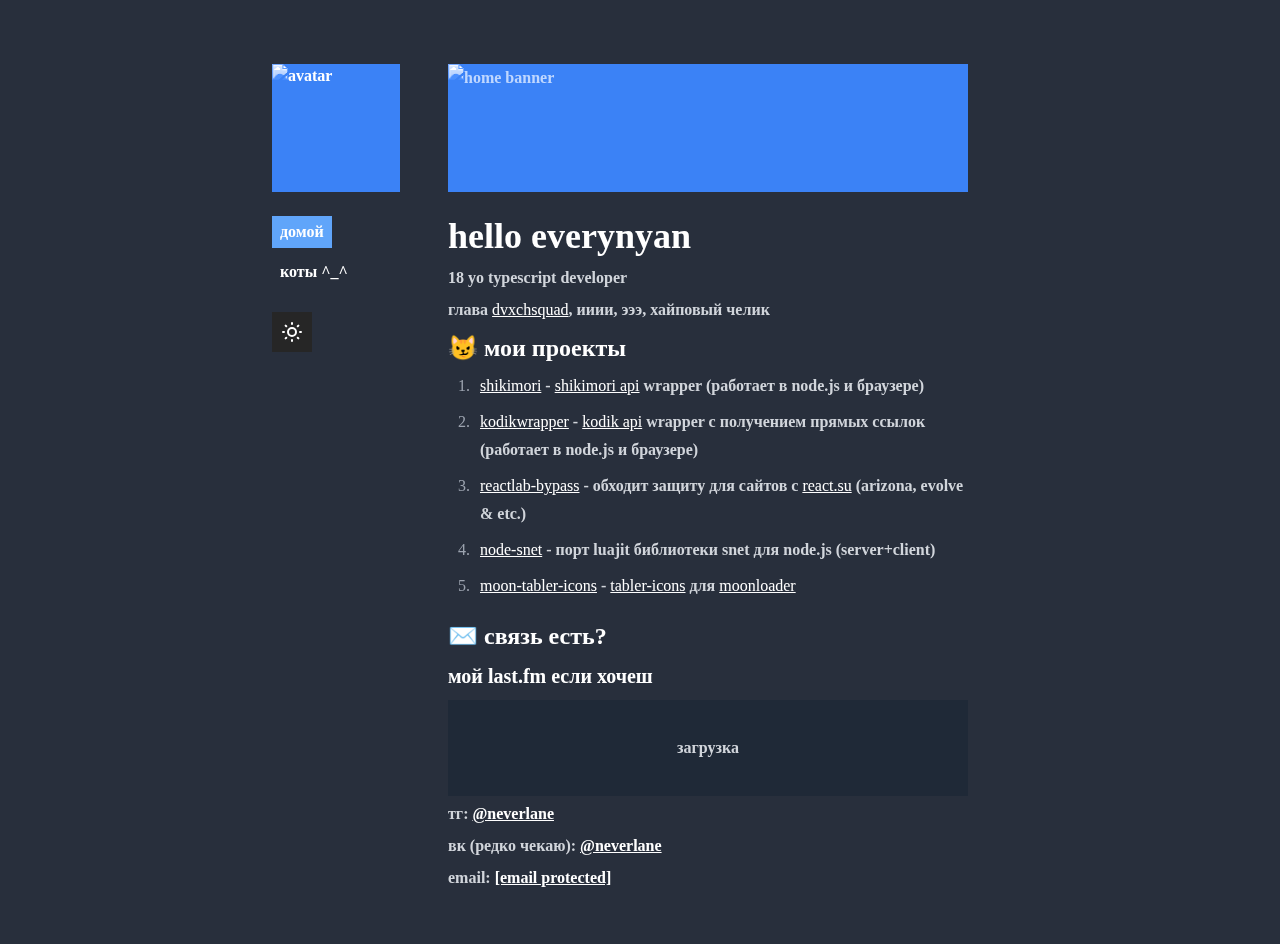
==== commit 5fc19e87: "Update index.html" ====
--- a/index.html
+++ b/index.html
@@ -4,7 +4,7 @@
   window.applyTheme = (isDark = isSavedDark()) => document.documentElement.classList.toggle("dark", isDark);
 
   applyTheme();
-</script><meta name="astro-view-transitions-enabled" content="true"><meta name="astro-view-transitions-fallback" content="animate"><link rel="stylesheet" href="/_astro/cats.B-CucYZ5.css">
+</script><meta name="astro-view-transitions-enabled" content="true"><meta name="astro-view-transitions-fallback" content="animate"><link rel="stylesheet" href="/css/cats.B-CucYZ5.css">
 <style>body{font-family:Hauora;font-weight:600}.astro-route-announcer{position:absolute;left:0;top:0;clip:rect(0 0 0 0);-webkit-clip-path:inset(50%);clip-path:inset(50%);overflow:hidden;white-space:nowrap;width:1px;height:1px}@keyframes astroFadeInOut{0%{opacity:1}to{opacity:0}}@keyframes astroFadeIn{0%{opacity:0}}@keyframes astroFadeOut{to{opacity:0}}@keyframes astroSlideFromRight{0%{transform:translate(100%)}}@keyframes astroSlideFromLeft{0%{transform:translate(-100%)}}@keyframes astroSlideToRight{to{transform:translate(100%)}}@keyframes astroSlideToLeft{to{transform:translate(-100%)}}@media (prefers-reduced-motion){::view-transition-group(*),::view-transition-old(*),::view-transition-new(*){animation:none!important}[data-astro-transition-scope]{animation:none!important}}
 </style><script type="module" src="/_astro/hoisted.DFTWXd8k.js"></script><style>[data-astro-transition-scope="astro-73bquopd-1"] { view-transition-name: astro-73bquopd-1; }@layer astro { ::view-transition-old(astro-73bquopd-1) { animation: none; opacity: 0; mix-blend-mode: normal; }::view-transition-new(astro-73bquopd-1) { animation: none; mix-blend-mode: normal; }::view-transition-group(astro-73bquopd-1) { animation: none } }[data-astro-transition-fallback="old"] [data-astro-transition-scope="astro-73bquopd-1"],
 			[data-astro-transition-fallback="old"][data-astro-transition-scope="astro-73bquopd-1"] { animation: none; mix-blend-mode: normal; }[data-astro-transition-fallback="new"] [data-astro-transition-scope="astro-73bquopd-1"],
--- a/css/cats.B-CucYZ5.css
+++ b/css/cats.B-CucYZ5.css
@@ -0,0 +1 @@
+*,:before,:after{box-sizing:border-box;border-width:0;border-style:solid;border-color:#e5e7eb}:before,:after{--tw-content: ""}html,:host{line-height:1.5;-webkit-text-size-adjust:100%;-moz-tab-size:4;-o-tab-size:4;tab-size:4;font-family:ui-sans-serif,system-ui,sans-serif,"Apple Color Emoji","Segoe UI Emoji",Segoe UI Symbol,"Noto Color Emoji";font-feature-settings:normal;font-variation-settings:normal;-webkit-tap-highlight-color:transparent}body{margin:0;line-height:inherit}hr{height:0;color:inherit;border-top-width:1px}abbr:where([title]){-webkit-text-decoration:underline dotted;text-decoration:underline dotted}h1,h2,h3,h4,h5,h6{font-size:inherit;font-weight:inherit}a{color:inherit;text-decoration:inherit}b,strong{font-weight:bolder}code,kbd,samp,pre{font-family:ui-monospace,SFMono-Regular,Menlo,Monaco,Consolas,Liberation Mono,Courier New,monospace;font-feature-settings:normal;font-variation-settings:normal;font-size:1em}small{font-size:80%}sub,sup{font-size:75%;line-height:0;position:relative;vertical-align:baseline}sub{bottom:-.25em}sup{top:-.5em}table{text-indent:0;border-color:inherit;border-collapse:collapse}button,input,optgroup,select,textarea{font-family:inherit;font-feature-settings:inherit;font-variation-settings:inherit;font-size:100%;font-weight:inherit;line-height:inherit;letter-spacing:inherit;color:inherit;margin:0;padding:0}button,select{text-transform:none}button,input:where([type=button]),input:where([type=reset]),input:where([type=submit]){-webkit-appearance:button;background-color:transparent;background-image:none}:-moz-focusring{outline:auto}:-moz-ui-invalid{box-shadow:none}progress{vertical-align:baseline}::-webkit-inner-spin-button,::-webkit-outer-spin-button{height:auto}[type=search]{-webkit-appearance:textfield;outline-offset:-2px}::-webkit-search-decoration{-webkit-appearance:none}::-webkit-file-upload-button{-webkit-appearance:button;font:inherit}summary{display:list-item}blockquote,dl,dd,h1,h2,h3,h4,h5,h6,hr,figure,p,pre{margin:0}fieldset{margin:0;padding:0}legend{padding:0}ol,ul,menu{list-style:none;margin:0;padding:0}dialog{padding:0}textarea{resize:vertical}input::-moz-placeholder,textarea::-moz-placeholder{opacity:1;color:#9ca3af}input::placeholder,textarea::placeholder{opacity:1;color:#9ca3af}button,[role=button]{cursor:pointer}:disabled{cursor:default}img,svg,video,canvas,audio,iframe,embed,object{display:block;vertical-align:middle}img,video{max-width:100%;height:auto}[hidden]{display:none}*,:before,:after{--tw-border-spacing-x: 0;--tw-border-spacing-y: 0;--tw-translate-x: 0;--tw-translate-y: 0;--tw-rotate: 0;--tw-skew-x: 0;--tw-skew-y: 0;--tw-scale-x: 1;--tw-scale-y: 1;--tw-pan-x: ;--tw-pan-y: ;--tw-pinch-zoom: ;--tw-scroll-snap-strictness: proximity;--tw-gradient-from-position: ;--tw-gradient-via-position: ;--tw-gradient-to-position: ;--tw-ordinal: ;--tw-slashed-zero: ;--tw-numeric-figure: ;--tw-numeric-spacing: ;--tw-numeric-fraction: ;--tw-ring-inset: ;--tw-ring-offset-width: 0px;--tw-ring-offset-color: #fff;--tw-ring-color: rgb(59 130 246 / .5);--tw-ring-offset-shadow: 0 0 #0000;--tw-ring-shadow: 0 0 #0000;--tw-shadow: 0 0 #0000;--tw-shadow-colored: 0 0 #0000;--tw-blur: ;--tw-brightness: ;--tw-contrast: ;--tw-grayscale: ;--tw-hue-rotate: ;--tw-invert: ;--tw-saturate: ;--tw-sepia: ;--tw-drop-shadow: ;--tw-backdrop-blur: ;--tw-backdrop-brightness: ;--tw-backdrop-contrast: ;--tw-backdrop-grayscale: ;--tw-backdrop-hue-rotate: ;--tw-backdrop-invert: ;--tw-backdrop-opacity: ;--tw-backdrop-saturate: ;--tw-backdrop-sepia: ;--tw-contain-size: ;--tw-contain-layout: ;--tw-contain-paint: ;--tw-contain-style: }::backdrop{--tw-border-spacing-x: 0;--tw-border-spacing-y: 0;--tw-translate-x: 0;--tw-translate-y: 0;--tw-rotate: 0;--tw-skew-x: 0;--tw-skew-y: 0;--tw-scale-x: 1;--tw-scale-y: 1;--tw-pan-x: ;--tw-pan-y: ;--tw-pinch-zoom: ;--tw-scroll-snap-strictness: proximity;--tw-gradient-from-position: ;--tw-gradient-via-position: ;--tw-gradient-to-position: ;--tw-ordinal: ;--tw-slashed-zero: ;--tw-numeric-figure: ;--tw-numeric-spacing: ;--tw-numeric-fraction: ;--tw-ring-inset: ;--tw-ring-offset-width: 0px;--tw-ring-offset-color: #fff;--tw-ring-color: rgb(59 130 246 / .5);--tw-ring-offset-shadow: 0 0 #0000;--tw-ring-shadow: 0 0 #0000;--tw-shadow: 0 0 #0000;--tw-shadow-colored: 0 0 #0000;--tw-blur: ;--tw-brightness: ;--tw-contrast: ;--tw-grayscale: ;--tw-hue-rotate: ;--tw-invert: ;--tw-saturate: ;--tw-sepia: ;--tw-drop-shadow: ;--tw-backdrop-blur: ;--tw-backdrop-brightness: ;--tw-backdrop-contrast: ;--tw-backdrop-grayscale: ;--tw-backdrop-hue-rotate: ;--tw-backdrop-invert: ;--tw-backdrop-opacity: ;--tw-backdrop-saturate: ;--tw-backdrop-sepia: ;--tw-contain-size: ;--tw-contain-layout: ;--tw-contain-paint: ;--tw-contain-style: }.container{width:100%}@media (min-width: 640px){.container{max-width:640px}}@media (min-width: 768px){.container{max-width:768px}}@media (min-width: 1024px){.container{max-width:1024px}}@media (min-width: 1280px){.container{max-width:1280px}}@media (min-width: 1536px){.container{max-width:1536px}}.prose{color:var(--tw-prose-body);max-width:65ch}.prose :where(p):not(:where([class~=not-prose],[class~=not-prose] *)){margin-top:1.25em;margin-bottom:1.25em}.prose :where([class~=lead]):not(:where([class~=not-prose],[class~=not-prose] *)){color:var(--tw-prose-lead);font-size:1.25em;line-height:1.6;margin-top:1.2em;margin-bottom:1.2em}.prose :where(a):not(:where([class~=not-prose],[class~=not-prose] *)){color:var(--tw-prose-links);text-decoration:underline;font-weight:500}.prose :where(strong):not(:where([class~=not-prose],[class~=not-prose] *)){color:var(--tw-prose-bold);font-weight:600}.prose :where(a strong):not(:where([class~=not-prose],[class~=not-prose] *)){color:inherit}.prose :where(blockquote strong):not(:where([class~=not-prose],[class~=not-prose] *)){color:inherit}.prose :where(thead th strong):not(:where([class~=not-prose],[class~=not-prose] *)){color:inherit}.prose :where(ol):not(:where([class~=not-prose],[class~=not-prose] *)){list-style-type:decimal;margin-top:1.25em;margin-bottom:1.25em;padding-inline-start:1.625em}.prose :where(ol[type=A]):not(:where([class~=not-prose],[class~=not-prose] *)){list-style-type:upper-alpha}.prose :where(ol[type=a]):not(:where([class~=not-prose],[class~=not-prose] *)){list-style-type:lower-alpha}.prose :where(ol[type=A s]):not(:where([class~=not-prose],[class~=not-prose] *)){list-style-type:upper-alpha}.prose :where(ol[type=a s]):not(:where([class~=not-prose],[class~=not-prose] *)){list-style-type:lower-alpha}.prose :where(ol[type=I]):not(:where([class~=not-prose],[class~=not-prose] *)){list-style-type:upper-roman}.prose :where(ol[type=i]):not(:where([class~=not-prose],[class~=not-prose] *)){list-style-type:lower-roman}.prose :where(ol[type=I s]):not(:where([class~=not-prose],[class~=not-prose] *)){list-style-type:upper-roman}.prose :where(ol[type=i s]):not(:where([class~=not-prose],[class~=not-prose] *)){list-style-type:lower-roman}.prose :where(ol[type="1"]):not(:where([class~=not-prose],[class~=not-prose] *)){list-style-type:decimal}.prose :where(ul):not(:where([class~=not-prose],[class~=not-prose] *)){list-style-type:disc;margin-top:1.25em;margin-bottom:1.25em;padding-inline-start:1.625em}.prose :where(ol>li):not(:where([class~=not-prose],[class~=not-prose] *))::marker{font-weight:400;color:var(--tw-prose-counters)}.prose :where(ul>li):not(:where([class~=not-prose],[class~=not-prose] *))::marker{color:var(--tw-prose-bullets)}.prose :where(dt):not(:where([class~=not-prose],[class~=not-prose] *)){color:var(--tw-prose-headings);font-weight:600;margin-top:1.25em}.prose :where(hr):not(:where([class~=not-prose],[class~=not-prose] *)){border-color:var(--tw-prose-hr);border-top-width:1px;margin-top:3em;margin-bottom:3em}.prose :where(blockquote):not(:where([class~=not-prose],[class~=not-prose] *)){font-weight:500;font-style:italic;color:var(--tw-prose-quotes);border-inline-start-width:.25rem;border-inline-start-color:var(--tw-prose-quote-borders);quotes:"“""”""‘""’";margin-top:1.6em;margin-bottom:1.6em;padding-inline-start:1em}.prose :where(blockquote p:first-of-type):not(:where([class~=not-prose],[class~=not-prose] *)):before{content:open-quote}.prose :where(blockquote p:last-of-type):not(:where([class~=not-prose],[class~=not-prose] *)):after{content:close-quote}.prose :where(h1):not(:where([class~=not-prose],[class~=not-prose] *)){color:var(--tw-prose-headings);font-weight:800;font-size:2.25em;margin-top:0;margin-bottom:.8888889em;line-height:1.1111111}.prose :where(h1 strong):not(:where([class~=not-prose],[class~=not-prose] *)){font-weight:900;color:inherit}.prose :where(h2):not(:where([class~=not-prose],[class~=not-prose] *)){color:var(--tw-prose-headings);font-weight:700;font-size:1.5em;margin-top:2em;margin-bottom:1em;line-height:1.3333333}.prose :where(h2 strong):not(:where([class~=not-prose],[class~=not-prose] *)){font-weight:800;color:inherit}.prose :where(h3):not(:where([class~=not-prose],[class~=not-prose] *)){color:var(--tw-prose-headings);font-weight:600;font-size:1.25em;margin-top:1.6em;margin-bottom:.6em;line-height:1.6}.prose :where(h3 strong):not(:where([class~=not-prose],[class~=not-prose] *)){font-weight:700;color:inherit}.prose :where(h4):not(:where([class~=not-prose],[class~=not-prose] *)){color:var(--tw-prose-headings);font-weight:600;margin-top:1.5em;margin-bottom:.5em;line-height:1.5}.prose :where(h4 strong):not(:where([class~=not-prose],[class~=not-prose] *)){font-weight:700;color:inherit}.prose :where(img):not(:where([class~=not-prose],[class~=not-prose] *)){margin-top:2em;margin-bottom:2em}.prose :where(picture):not(:where([class~=not-prose],[class~=not-prose] *)){display:block;margin-top:2em;margin-bottom:2em}.prose :where(video):not(:where([class~=not-prose],[class~=not-prose] *)){margin-top:2em;margin-bottom:2em}.prose :where(kbd):not(:where([class~=not-prose],[class~=not-prose] *)){font-weight:500;font-family:inherit;color:var(--tw-prose-kbd);box-shadow:0 0 0 1px rgb(var(--tw-prose-kbd-shadows) / 10%),0 3px rgb(var(--tw-prose-kbd-shadows) / 10%);font-size:.875em;border-radius:.3125rem;padding-top:.1875em;padding-inline-end:.375em;padding-bottom:.1875em;padding-inline-start:.375em}.prose :where(code):not(:where([class~=not-prose],[class~=not-prose] *)){color:var(--tw-prose-code);font-weight:600;font-size:.875em}.prose :where(code):not(:where([class~=not-prose],[class~=not-prose] *)):before{content:"`"}.prose :where(code):not(:where([class~=not-prose],[class~=not-prose] *)):after{content:"`"}.prose :where(a code):not(:where([class~=not-prose],[class~=not-prose] *)){color:inherit}.prose :where(h1 code):not(:where([class~=not-prose],[class~=not-prose] *)){color:inherit}.prose :where(h2 code):not(:where([class~=not-prose],[class~=not-prose] *)){color:inherit;font-size:.875em}.prose :where(h3 code):not(:where([class~=not-prose],[class~=not-prose] *)){color:inherit;font-size:.9em}.prose :where(h4 code):not(:where([class~=not-prose],[class~=not-prose] *)){color:inherit}.prose :where(blockquote code):not(:where([class~=not-prose],[class~=not-prose] *)){color:inherit}.prose :where(thead th code):not(:where([class~=not-prose],[class~=not-prose] *)){color:inherit}.prose :where(pre):not(:where([class~=not-prose],[class~=not-prose] *)){color:var(--tw-prose-pre-code);background-color:var(--tw-prose-pre-bg);overflow-x:auto;font-weight:400;font-size:.875em;line-height:1.7142857;margin-top:1.7142857em;margin-bottom:1.7142857em;border-radius:.375rem;padding-top:.8571429em;padding-inline-end:1.1428571em;padding-bottom:.8571429em;padding-inline-start:1.1428571em}.prose :where(pre code):not(:where([class~=not-prose],[class~=not-prose] *)){background-color:transparent;border-width:0;border-radius:0;padding:0;font-weight:inherit;color:inherit;font-size:inherit;font-family:inherit;line-height:inherit}.prose :where(pre code):not(:where([class~=not-prose],[class~=not-prose] *)):before{content:none}.prose :where(pre code):not(:where([class~=not-prose],[class~=not-prose] *)):after{content:none}.prose :where(table):not(:where([class~=not-prose],[class~=not-prose] *)){width:100%;table-layout:auto;text-align:start;margin-top:2em;margin-bottom:2em;font-size:.875em;line-height:1.7142857}.prose :where(thead):not(:where([class~=not-prose],[class~=not-prose] *)){border-bottom-width:1px;border-bottom-color:var(--tw-prose-th-borders)}.prose :where(thead th):not(:where([class~=not-prose],[class~=not-prose] *)){color:var(--tw-prose-headings);font-weight:600;vertical-align:bottom;padding-inline-end:.5714286em;padding-bottom:.5714286em;padding-inline-start:.5714286em}.prose :where(tbody tr):not(:where([class~=not-prose],[class~=not-prose] *)){border-bottom-width:1px;border-bottom-color:var(--tw-prose-td-borders)}.prose :where(tbody tr:last-child):not(:where([class~=not-prose],[class~=not-prose] *)){border-bottom-width:0}.prose :where(tbody td):not(:where([class~=not-prose],[class~=not-prose] *)){vertical-align:baseline}.prose :where(tfoot):not(:where([class~=not-prose],[class~=not-prose] *)){border-top-width:1px;border-top-color:var(--tw-prose-th-borders)}.prose :where(tfoot td):not(:where([class~=not-prose],[class~=not-prose] *)){vertical-align:top}.prose :where(figure>*):not(:where([class~=not-prose],[class~=not-prose] *)){margin-top:0;margin-bottom:0}.prose :where(figcaption):not(:where([class~=not-prose],[class~=not-prose] *)){color:var(--tw-prose-captions);font-size:.875em;line-height:1.4285714;margin-top:.8571429em}.prose{--tw-prose-body: #374151;--tw-prose-headings: #111827;--tw-prose-lead: #4b5563;--tw-prose-links: #111827;--tw-prose-bold: #111827;--tw-prose-counters: #6b7280;--tw-prose-bullets: #d1d5db;--tw-prose-hr: #e5e7eb;--tw-prose-quotes: #111827;--tw-prose-quote-borders: #e5e7eb;--tw-prose-captions: #6b7280;--tw-prose-kbd: #111827;--tw-prose-kbd-shadows: 17 24 39;--tw-prose-code: #111827;--tw-prose-pre-code: #e5e7eb;--tw-prose-pre-bg: #1f2937;--tw-prose-th-borders: #d1d5db;--tw-prose-td-borders: #e5e7eb;--tw-prose-invert-body: #d1d5db;--tw-prose-invert-headings: #fff;--tw-prose-invert-lead: #9ca3af;--tw-prose-invert-links: #fff;--tw-prose-invert-bold: #fff;--tw-prose-invert-counters: #9ca3af;--tw-prose-invert-bullets: #4b5563;--tw-prose-invert-hr: #374151;--tw-prose-invert-quotes: #f3f4f6;--tw-prose-invert-quote-borders: #374151;--tw-prose-invert-captions: #9ca3af;--tw-prose-invert-kbd: #fff;--tw-prose-invert-kbd-shadows: 255 255 255;--tw-prose-invert-code: #fff;--tw-prose-invert-pre-code: #d1d5db;--tw-prose-invert-pre-bg: rgb(0 0 0 / 50%);--tw-prose-invert-th-borders: #4b5563;--tw-prose-invert-td-borders: #374151;font-size:1rem;line-height:1.75}.prose :where(picture>img):not(:where([class~=not-prose],[class~=not-prose] *)){margin-top:0;margin-bottom:0}.prose :where(li):not(:where([class~=not-prose],[class~=not-prose] *)){margin-top:.5em;margin-bottom:.5em}.prose :where(ol>li):not(:where([class~=not-prose],[class~=not-prose] *)){padding-inline-start:.375em}.prose :where(ul>li):not(:where([class~=not-prose],[class~=not-prose] *)){padding-inline-start:.375em}.prose :where(.prose>ul>li p):not(:where([class~=not-prose],[class~=not-prose] *)){margin-top:.75em;margin-bottom:.75em}.prose :where(.prose>ul>li>*:first-child):not(:where([class~=not-prose],[class~=not-prose] *)){margin-top:1.25em}.prose :where(.prose>ul>li>*:last-child):not(:where([class~=not-prose],[class~=not-prose] *)){margin-bottom:1.25em}.prose :where(.prose>ol>li>*:first-child):not(:where([class~=not-prose],[class~=not-prose] *)){margin-top:1.25em}.prose :where(.prose>ol>li>*:last-child):not(:where([class~=not-prose],[class~=not-prose] *)){margin-bottom:1.25em}.prose :where(ul ul,ul ol,ol ul,ol ol):not(:where([class~=not-prose],[class~=not-prose] *)){margin-top:.75em;margin-bottom:.75em}.prose :where(dl):not(:where([class~=not-prose],[class~=not-prose] *)){margin-top:1.25em;margin-bottom:1.25em}.prose :where(dd):not(:where([class~=not-prose],[class~=not-prose] *)){margin-top:.5em;padding-inline-start:1.625em}.prose :where(hr+*):not(:where([class~=not-prose],[class~=not-prose] *)){margin-top:0}.prose :where(h2+*):not(:where([class~=not-prose],[class~=not-prose] *)){margin-top:0}.prose :where(h3+*):not(:where([class~=not-prose],[class~=not-prose] *)){margin-top:0}.prose :where(h4+*):not(:where([class~=not-prose],[class~=not-prose] *)){margin-top:0}.prose :where(thead th:first-child):not(:where([class~=not-prose],[class~=not-prose] *)){padding-inline-start:0}.prose :where(thead th:last-child):not(:where([class~=not-prose],[class~=not-prose] *)){padding-inline-end:0}.prose :where(tbody td,tfoot td):not(:where([class~=not-prose],[class~=not-prose] *)){padding-top:.5714286em;padding-inline-end:.5714286em;padding-bottom:.5714286em;padding-inline-start:.5714286em}.prose :where(tbody td:first-child,tfoot td:first-child):not(:where([class~=not-prose],[class~=not-prose] *)){padding-inline-start:0}.prose :where(tbody td:last-child,tfoot td:last-child):not(:where([class~=not-prose],[class~=not-prose] *)){padding-inline-end:0}.prose :where(figure):not(:where([class~=not-prose],[class~=not-prose] *)){margin-top:2em;margin-bottom:2em}.prose :where(.prose>:first-child):not(:where([class~=not-prose],[class~=not-prose] *)){margin-top:0}.prose :where(.prose>:last-child):not(:where([class~=not-prose],[class~=not-prose] *)){margin-bottom:0}.prose-base{font-size:1rem;line-height:1.75}.prose-base :where(p):not(:where([class~=not-prose],[class~=not-prose] *)){margin-top:1.25em;margin-bottom:1.25em}.prose-base :where([class~=lead]):not(:where([class~=not-prose],[class~=not-prose] *)){font-size:1.25em;line-height:1.6;margin-top:1.2em;margin-bottom:1.2em}.prose-base :where(blockquote):not(:where([class~=not-prose],[class~=not-prose] *)){margin-top:1.6em;margin-bottom:1.6em;padding-inline-start:1em}.prose-base :where(h1):not(:where([class~=not-prose],[class~=not-prose] *)){font-size:2.25em;margin-top:0;margin-bottom:.8888889em;line-height:1.1111111}.prose-base :where(h2):not(:where([class~=not-prose],[class~=not-prose] *)){font-size:1.5em;margin-top:2em;margin-bottom:1em;line-height:1.3333333}.prose-base :where(h3):not(:where([class~=not-prose],[class~=not-prose] *)){font-size:1.25em;margin-top:1.6em;margin-bottom:.6em;line-height:1.6}.prose-base :where(h4):not(:where([class~=not-prose],[class~=not-prose] *)){margin-top:1.5em;margin-bottom:.5em;line-height:1.5}.prose-base :where(img):not(:where([class~=not-prose],[class~=not-prose] *)){margin-top:2em;margin-bottom:2em}.prose-base :where(picture):not(:where([class~=not-prose],[class~=not-prose] *)){margin-top:2em;margin-bottom:2em}.prose-base :where(picture>img):not(:where([class~=not-prose],[class~=not-prose] *)){margin-top:0;margin-bottom:0}.prose-base :where(video):not(:where([class~=not-prose],[class~=not-prose] *)){margin-top:2em;margin-bottom:2em}.prose-base :where(kbd):not(:where([class~=not-prose],[class~=not-prose] *)){font-size:.875em;border-radius:.3125rem;padding-top:.1875em;padding-inline-end:.375em;padding-bottom:.1875em;padding-inline-start:.375em}.prose-base :where(code):not(:where([class~=not-prose],[class~=not-prose] *)){font-size:.875em}.prose-base :where(h2 code):not(:where([class~=not-prose],[class~=not-prose] *)){font-size:.875em}.prose-base :where(h3 code):not(:where([class~=not-prose],[class~=not-prose] *)){font-size:.9em}.prose-base :where(pre):not(:where([class~=not-prose],[class~=not-prose] *)){font-size:.875em;line-height:1.7142857;margin-top:1.7142857em;margin-bottom:1.7142857em;border-radius:.375rem;padding-top:.8571429em;padding-inline-end:1.1428571em;padding-bottom:.8571429em;padding-inline-start:1.1428571em}.prose-base :where(ol):not(:where([class~=not-prose],[class~=not-prose] *)){margin-top:1.25em;margin-bottom:1.25em;padding-inline-start:1.625em}.prose-base :where(ul):not(:where([class~=not-prose],[class~=not-prose] *)){margin-top:1.25em;margin-bottom:1.25em;padding-inline-start:1.625em}.prose-base :where(li):not(:where([class~=not-prose],[class~=not-prose] *)){margin-top:.5em;margin-bottom:.5em}.prose-base :where(ol>li):not(:where([class~=not-prose],[class~=not-prose] *)){padding-inline-start:.375em}.prose-base :where(ul>li):not(:where([class~=not-prose],[class~=not-prose] *)){padding-inline-start:.375em}.prose-base :where(.prose-base>ul>li p):not(:where([class~=not-prose],[class~=not-prose] *)){margin-top:.75em;margin-bottom:.75em}.prose-base :where(.prose-base>ul>li>*:first-child):not(:where([class~=not-prose],[class~=not-prose] *)){margin-top:1.25em}.prose-base :where(.prose-base>ul>li>*:last-child):not(:where([class~=not-prose],[class~=not-prose] *)){margin-bottom:1.25em}.prose-base :where(.prose-base>ol>li>*:first-child):not(:where([class~=not-prose],[class~=not-prose] *)){margin-top:1.25em}.prose-base :where(.prose-base>ol>li>*:last-child):not(:where([class~=not-prose],[class~=not-prose] *)){margin-bottom:1.25em}.prose-base :where(ul ul,ul ol,ol ul,ol ol):not(:where([class~=not-prose],[class~=not-prose] *)){margin-top:.75em;margin-bottom:.75em}.prose-base :where(dl):not(:where([class~=not-prose],[class~=not-prose] *)){margin-top:1.25em;margin-bottom:1.25em}.prose-base :where(dt):not(:where([class~=not-prose],[class~=not-prose] *)){margin-top:1.25em}.prose-base :where(dd):not(:where([class~=not-prose],[class~=not-prose] *)){margin-top:.5em;padding-inline-start:1.625em}.prose-base :where(hr):not(:where([class~=not-prose],[class~=not-prose] *)){margin-top:3em;margin-bottom:3em}.prose-base :where(hr+*):not(:where([class~=not-prose],[class~=not-prose] *)){margin-top:0}.prose-base :where(h2+*):not(:where([class~=not-prose],[class~=not-prose] *)){margin-top:0}.prose-base :where(h3+*):not(:where([class~=not-prose],[class~=not-prose] *)){margin-top:0}.prose-base :where(h4+*):not(:where([class~=not-prose],[class~=not-prose] *)){margin-top:0}.prose-base :where(table):not(:where([class~=not-prose],[class~=not-prose] *)){font-size:.875em;line-height:1.7142857}.prose-base :where(thead th):not(:where([class~=not-prose],[class~=not-prose] *)){padding-inline-end:.5714286em;padding-bottom:.5714286em;padding-inline-start:.5714286em}.prose-base :where(thead th:first-child):not(:where([class~=not-prose],[class~=not-prose] *)){padding-inline-start:0}.prose-base :where(thead th:last-child):not(:where([class~=not-prose],[class~=not-prose] *)){padding-inline-end:0}.prose-base :where(tbody td,tfoot td):not(:where([class~=not-prose],[class~=not-prose] *)){padding-top:.5714286em;padding-inline-end:.5714286em;padding-bottom:.5714286em;padding-inline-start:.5714286em}.prose-base :where(tbody td:first-child,tfoot td:first-child):not(:where([class~=not-prose],[class~=not-prose] *)){padding-inline-start:0}.prose-base :where(tbody td:last-child,tfoot td:last-child):not(:where([class~=not-prose],[class~=not-prose] *)){padding-inline-end:0}.prose-base :where(figure):not(:where([class~=not-prose],[class~=not-prose] *)){margin-top:2em;margin-bottom:2em}.prose-base :where(figure>*):not(:where([class~=not-prose],[class~=not-prose] *)){margin-top:0;margin-bottom:0}.prose-base :where(figcaption):not(:where([class~=not-prose],[class~=not-prose] *)){font-size:.875em;line-height:1.4285714;margin-top:.8571429em}.prose-base :where(.prose-base>:first-child):not(:where([class~=not-prose],[class~=not-prose] *)){margin-top:0}.prose-base :where(.prose-base>:last-child):not(:where([class~=not-prose],[class~=not-prose] *)){margin-bottom:0}.fixed{position:fixed}.absolute{position:absolute}.relative{position:relative}.left-0{left:0}.top-0{top:0}.top-6{top:1.5rem}.mx-auto{margin-left:auto;margin-right:auto}.\!mt-0{margin-top:0!important}.mb-12{margin-bottom:3rem}.mb-6{margin-bottom:1.5rem}.mt-10{margin-top:2.5rem}.flex{display:flex}.\!hidden{display:none!important}.hidden{display:none}.size-10{width:2.5rem;height:2.5rem}.size-12{width:3rem;height:3rem}.h-16{height:4rem}.h-24{height:6rem}.h-36{height:9rem}.h-fit{height:-moz-fit-content;height:fit-content}.h-full{height:100%}.h-min{height:-moz-min-content;height:min-content}.max-h-\[480px\]{max-height:480px}.w-12{width:3rem}.w-16{width:4rem}.w-auto{width:auto}.w-fit{width:-moz-fit-content;width:fit-content}.w-full{width:100%}.max-w-3xl{max-width:48rem}.shrink-0{flex-shrink:0}.transform{transform:translate(var(--tw-translate-x),var(--tw-translate-y)) rotate(var(--tw-rotate)) skew(var(--tw-skew-x)) skewY(var(--tw-skew-y)) scaleX(var(--tw-scale-x)) scaleY(var(--tw-scale-y))}.cursor-pointer{cursor:pointer}.flex-row{flex-direction:row}.flex-col{flex-direction:column}.items-center{align-items:center}.justify-start{justify-content:flex-start}.justify-center{justify-content:center}.justify-between{justify-content:space-between}.gap-2{gap:.5rem}.gap-4{gap:1rem}.gap-6{gap:1.5rem}.gap-8{gap:2rem}.overflow-hidden{overflow:hidden}.truncate{overflow:hidden;text-overflow:ellipsis;white-space:nowrap}.text-nowrap{text-wrap:nowrap}.bg-blue-400{--tw-bg-opacity: 1;background-color:rgb(96 165 250 / var(--tw-bg-opacity))}.bg-blue-500{--tw-bg-opacity: 1;background-color:rgb(59 130 246 / var(--tw-bg-opacity))}.bg-gray-100{--tw-bg-opacity: 1;background-color:rgb(243 244 246 / var(--tw-bg-opacity))}.bg-neutral-100{--tw-bg-opacity: 1;background-color:rgb(245 245 245 / var(--tw-bg-opacity))}.bg-white{--tw-bg-opacity: 1;background-color:rgb(255 255 255 / var(--tw-bg-opacity))}.bg-opacity-90{--tw-bg-opacity: .9}.object-cover{-o-object-fit:cover;object-fit:cover}.object-\[0_-3rem\]{-o-object-position:0 -3rem;object-position:0 -3rem}.p-2{padding:.5rem}.p-4{padding:1rem}.px-2{padding-left:.5rem;padding-right:.5rem}.px-4{padding-left:1rem;padding-right:1rem}.py-1{padding-top:.25rem;padding-bottom:.25rem}.text-xl{font-size:1.25rem;line-height:1.75rem}.font-bold{font-weight:700}.\!text-white{--tw-text-opacity: 1 !important;color:rgb(255 255 255 / var(--tw-text-opacity))!important}.text-black{--tw-text-opacity: 1;color:rgb(0 0 0 / var(--tw-text-opacity))}.text-white{--tw-text-opacity: 1;color:rgb(255 255 255 / var(--tw-text-opacity))}.bg-blend-screen{background-blend-mode:screen}.mix-blend-color{mix-blend-mode:color}.transition-all{transition-property:all;transition-timing-function:cubic-bezier(.4,0,.2,1);transition-duration:.15s}.transition-colors{transition-property:color,background-color,border-color,text-decoration-color,fill,stroke;transition-timing-function:cubic-bezier(.4,0,.2,1);transition-duration:.15s}.duration-300{transition-duration:.3s}.dark\:prose-invert:where(.dark,.dark *){--tw-prose-body: var(--tw-prose-invert-body);--tw-prose-headings: var(--tw-prose-invert-headings);--tw-prose-lead: var(--tw-prose-invert-lead);--tw-prose-links: var(--tw-prose-invert-links);--tw-prose-bold: var(--tw-prose-invert-bold);--tw-prose-counters: var(--tw-prose-invert-counters);--tw-prose-bullets: var(--tw-prose-invert-bullets);--tw-prose-hr: var(--tw-prose-invert-hr);--tw-prose-quotes: var(--tw-prose-invert-quotes);--tw-prose-quote-borders: var(--tw-prose-invert-quote-borders);--tw-prose-captions: var(--tw-prose-invert-captions);--tw-prose-kbd: var(--tw-prose-invert-kbd);--tw-prose-kbd-shadows: var(--tw-prose-invert-kbd-shadows);--tw-prose-code: var(--tw-prose-invert-code);--tw-prose-pre-code: var(--tw-prose-invert-pre-code);--tw-prose-pre-bg: var(--tw-prose-invert-pre-bg);--tw-prose-th-borders: var(--tw-prose-invert-th-borders);--tw-prose-td-borders: var(--tw-prose-invert-td-borders)}.hover\:bg-blue-400:hover{--tw-bg-opacity: 1;background-color:rgb(96 165 250 / var(--tw-bg-opacity))}.hover\:text-white:hover{--tw-text-opacity: 1;color:rgb(255 255 255 / var(--tw-text-opacity))}.prose-headings\:my-2 :is(:where(h1,h2,h3,h4,h5,h6,th):not(:where([class~=not-prose],[class~=not-prose] *))){margin-top:.5rem;margin-bottom:.5rem}.prose-p\:my-1 :is(:where(p):not(:where([class~=not-prose],[class~=not-prose] *))){margin-top:.25rem;margin-bottom:.25rem}.prose-img\:my-4 :is(:where(img):not(:where([class~=not-prose],[class~=not-prose] *))){margin-top:1rem;margin-bottom:1rem}@media (min-width: 640px){.sm\:sticky{position:sticky}.sm\:mt-16{margin-top:4rem}.sm\:h-32{height:8rem}.sm\:w-32{width:8rem}.sm\:w-36{width:9rem}.sm\:flex-row{flex-direction:row}.sm\:flex-col{flex-direction:column}.sm\:items-start{align-items:flex-start}.sm\:justify-start{justify-content:flex-start}}.dark\:block:where(.dark,.dark *){display:block}.dark\:hidden:where(.dark,.dark *){display:none}.dark\:bg-gray-800:where(.dark,.dark *){--tw-bg-opacity: 1;background-color:rgb(31 41 55 / var(--tw-bg-opacity))}.dark\:bg-gray-900:where(.dark,.dark *){--tw-bg-opacity: 1;background-color:rgb(17 24 39 / var(--tw-bg-opacity))}.dark\:bg-neutral-800:where(.dark,.dark *){--tw-bg-opacity: 1;background-color:rgb(38 38 38 / var(--tw-bg-opacity))}.dark\:bg-opacity-90:where(.dark,.dark *){--tw-bg-opacity: .9}.dark\:text-white:where(.dark,.dark *){--tw-text-opacity: 1;color:rgb(255 255 255 / var(--tw-text-opacity))}.dark\:bg-blend-multiply:where(.dark,.dark *){background-blend-mode:multiply}
